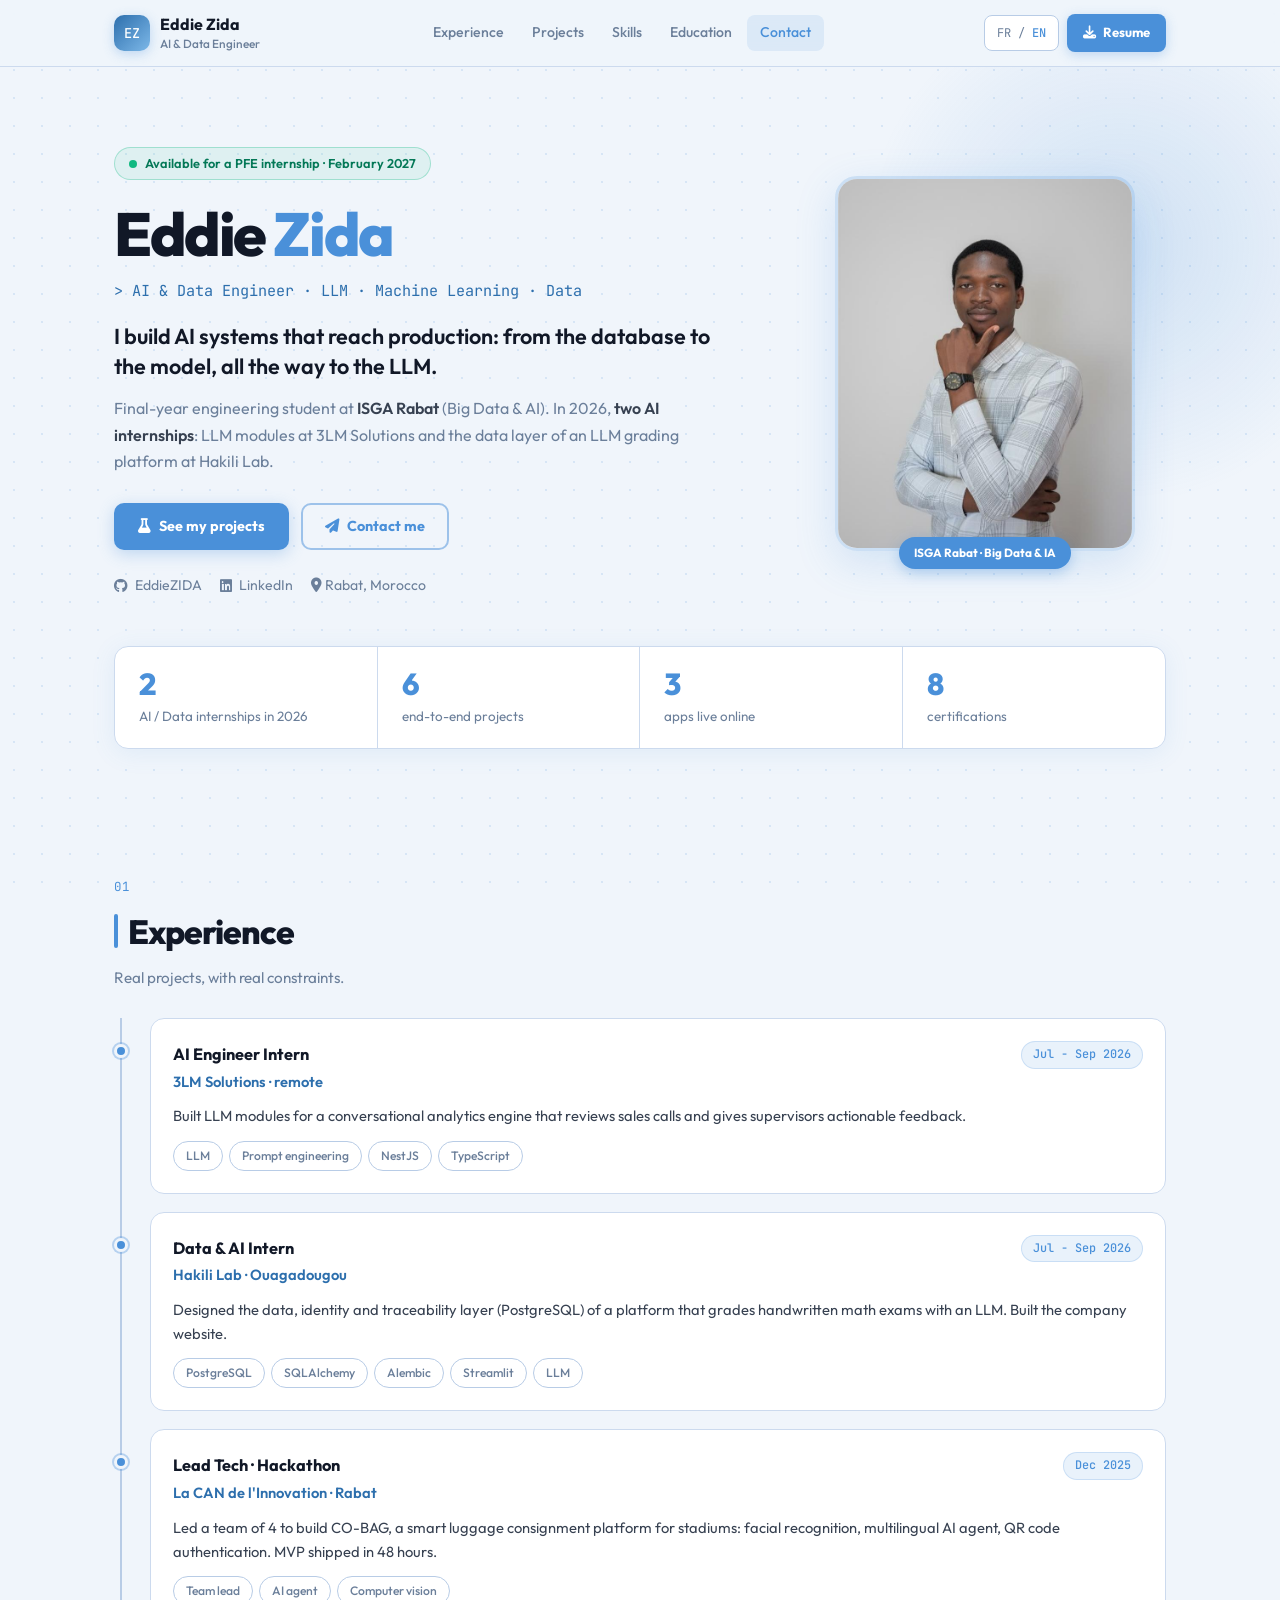
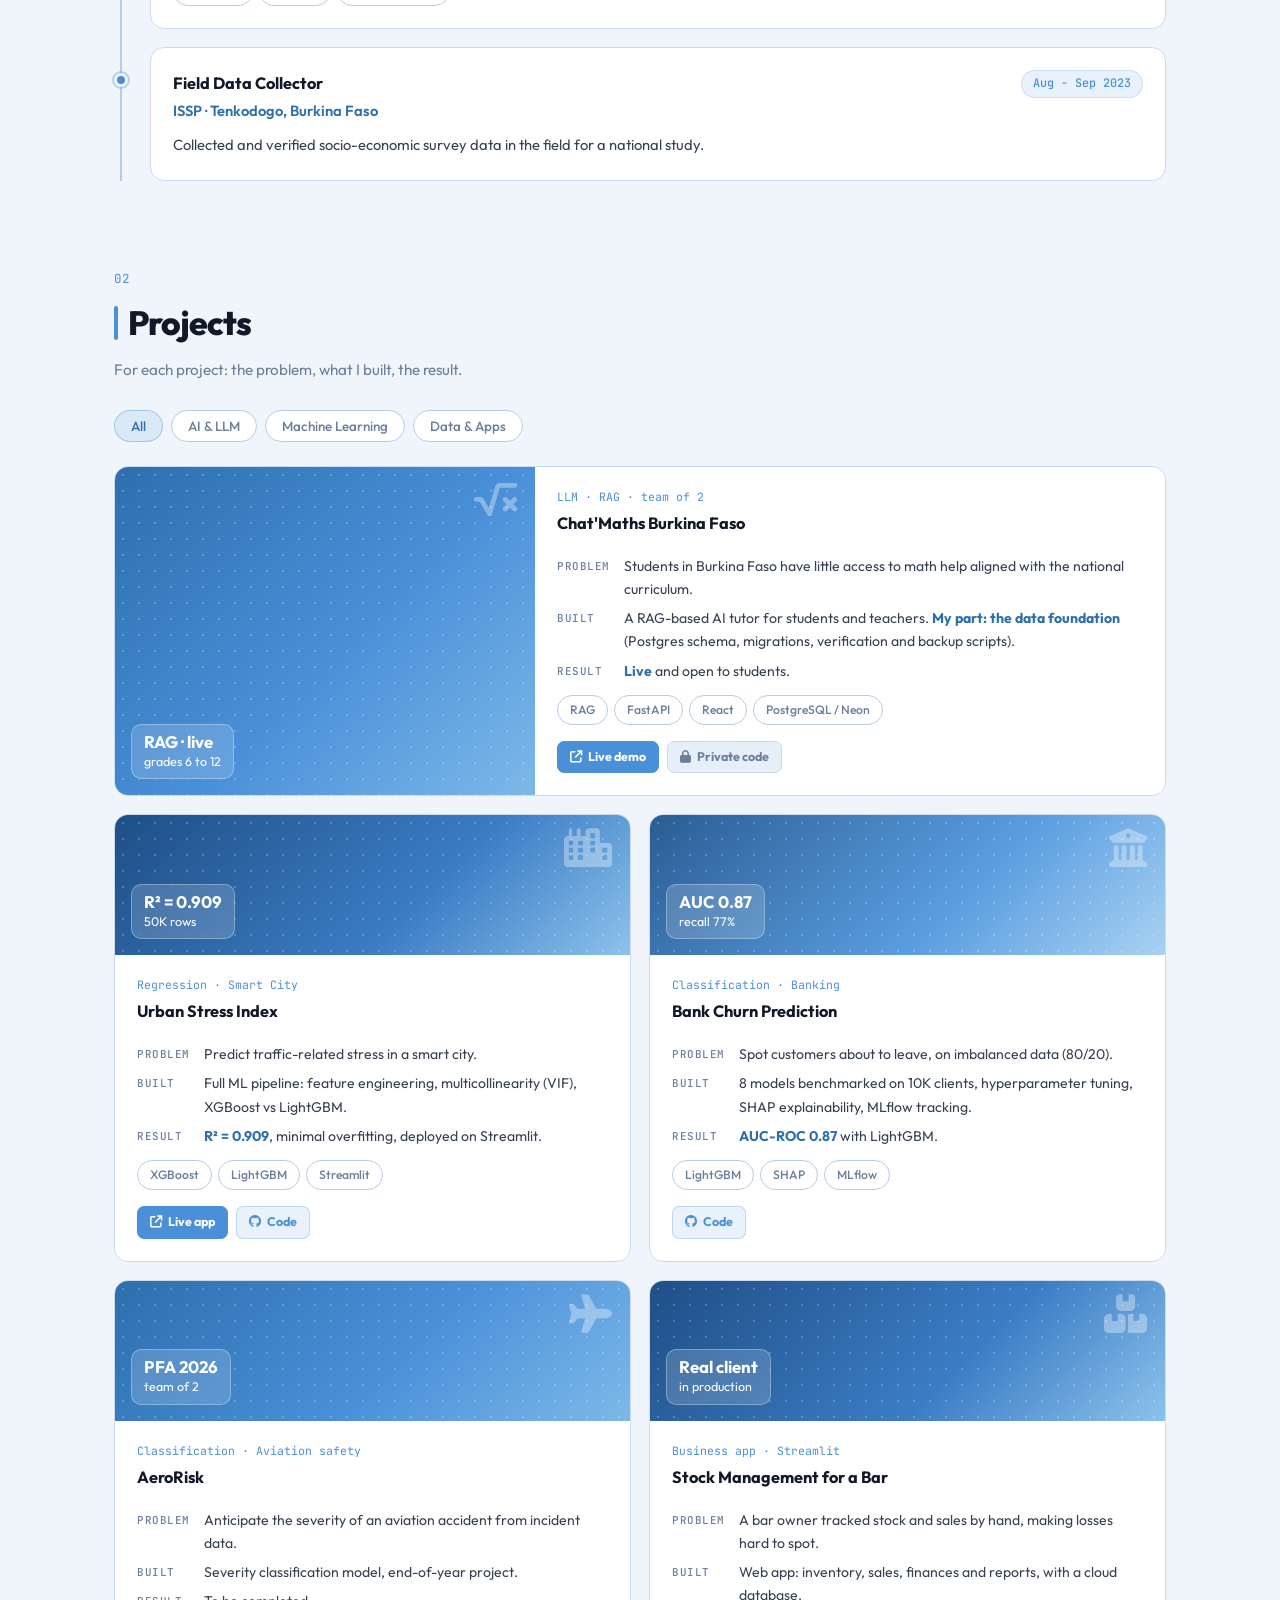
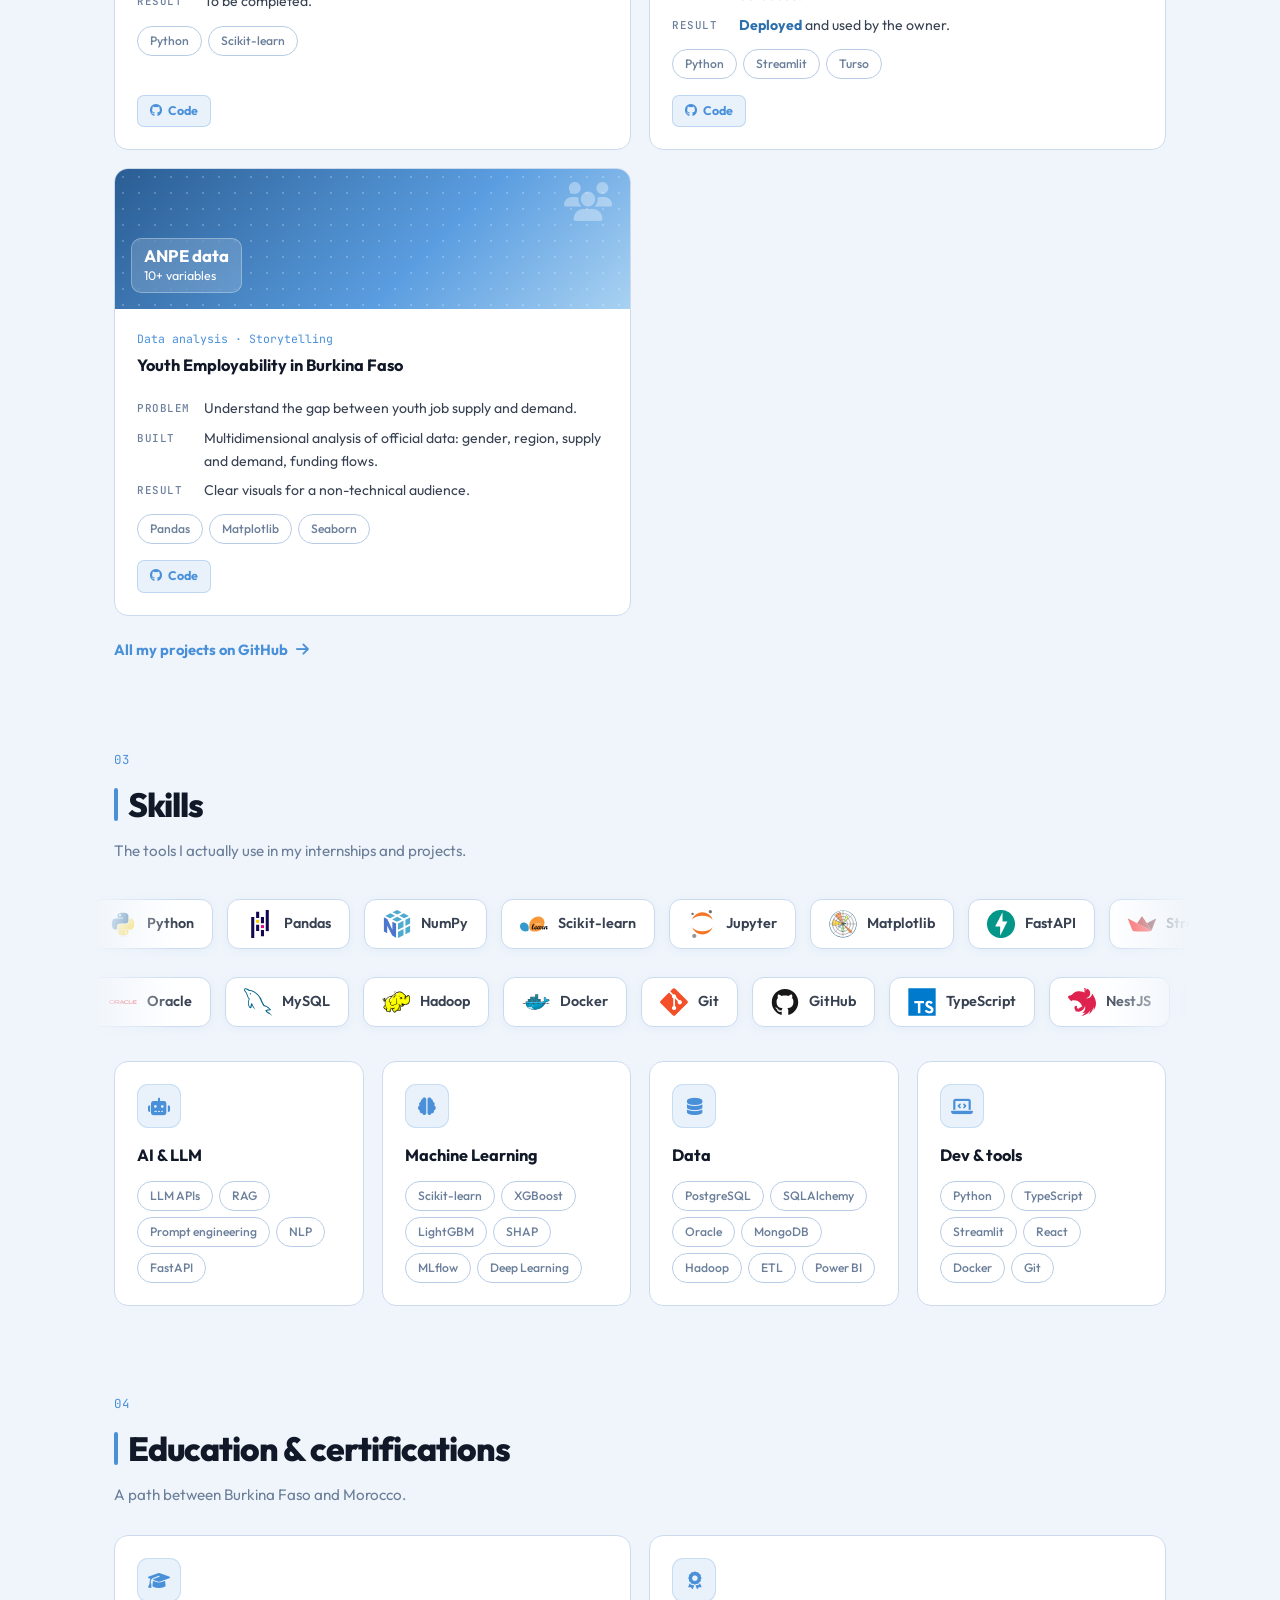
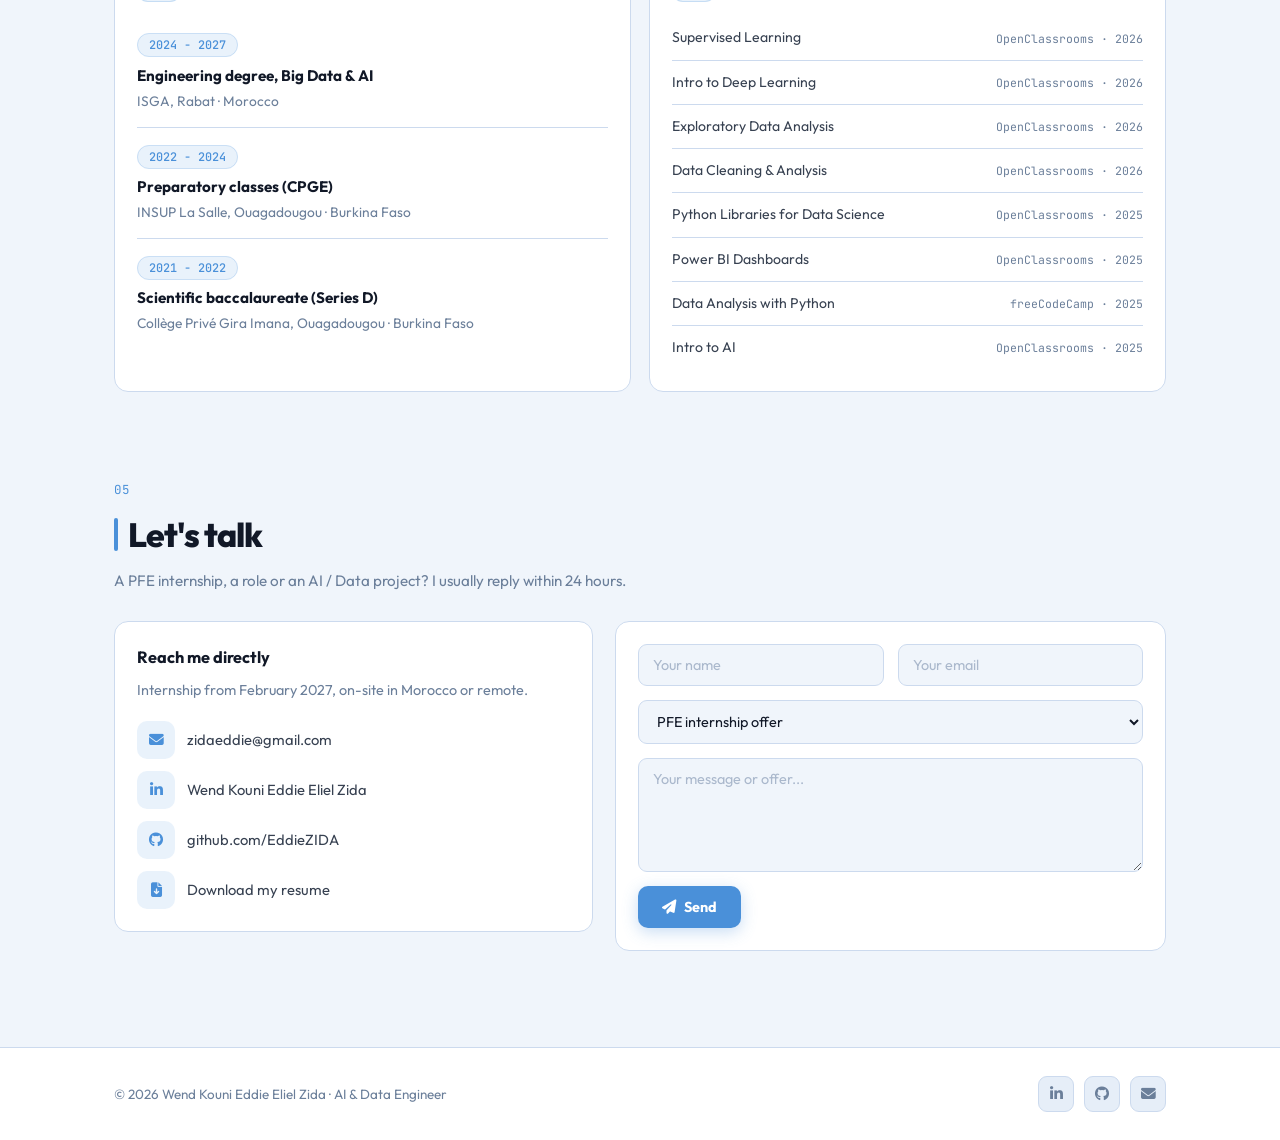
==== index.html @ 7804c293 "Nouveau portfolio one-page bilingue" ====
<!DOCTYPE html>
<html lang="fr" data-lang="fr">
<head>
  <meta charset="UTF-8">
  <meta name="viewport" content="width=device-width, initial-scale=1.0">
  <title>Eddie Zida · AI &amp; Data Engineer</title>
  <meta name="description" content="Eddie Zida, élève-ingénieur Big Data & IA à l'ISGA Rabat. Systèmes LLM, machine learning et plateformes de données. Disponible pour un stage PFE à partir de février 2027.">
  <meta name="author" content="Wend Kouni Eddie Eliel Zida">
  <!-- Aperçu lors d'un partage (LinkedIn, WhatsApp...) -->
  <meta property="og:type" content="website">
  <meta property="og:title" content="Eddie Zida · AI & Data Engineer">
  <meta property="og:description" content="Je construis des systèmes d'IA qui vont jusqu'en production, de la donnée au LLM. Disponible pour un PFE en février 2027.">
  <meta property="og:image" content="eddie1.jpg">
  <link rel="icon" href="data:image/svg+xml,%3Csvg xmlns='http://www.w3.org/2000/svg' viewBox='0 0 64 64'%3E%3Crect width='64' height='64' rx='14' fill='%234a90d9'/%3E%3Ctext x='50%25' y='56%25' dominant-baseline='middle' text-anchor='middle' font-family='monospace' font-size='26' fill='white'%3EEZ%3C/text%3E%3C/svg%3E">
  <link rel="stylesheet" href="style.css">
  <link rel="stylesheet" href="https://cdnjs.cloudflare.com/ajax/libs/font-awesome/6.5.0/css/all.min.css">
</head>
<body>

<!-- ================= HEADER ================= -->
<header class="site-header">
  <div class="container nav-wrap">
    <a href="#top" class="brand">
      <span class="logo">EZ</span>
      <span class="who"><b>Eddie Zida</b><small>AI &amp; Data Engineer</small></span>
    </a>
    <nav class="nav" id="nav">
      <a href="#experience"><span class="fr">Expérience</span><span class="en">Experience</span></a>
      <a href="#projects"><span class="fr">Projets</span><span class="en">Projects</span></a>
      <a href="#skills"><span class="fr">Compétences</span><span class="en">Skills</span></a>
      <a href="#education"><span class="fr">Formation</span><span class="en">Education</span></a>
      <a href="#contact">Contact</a>
    </nav>
    <div class="nav-actions">
      <button class="lang-btn" id="lang-btn" aria-label="Changer de langue / Switch language"><b>FR</b> / EN</button>
      <a href="cv.pdf" download class="cv-btn"><i class="fas fa-download"></i> <span class="fr">CV</span><span class="en">Resume</span></a>
      <button class="burger" id="burger" aria-label="Menu" aria-expanded="false"><i class="fas fa-bars"></i></button>
    </div>
  </div>
</header>

<main id="top">

<!-- ================= HERO ================= -->
<section class="hero">
  <div class="container">
    <div class="hero-container">
      <div class="hero-text">
        <div class="hero-eyebrow reveal">
          <span class="dot"></span>
          <span class="fr">Disponible pour un stage PFE · février 2027</span>
          <span class="en">Available for a PFE internship · February 2027</span>
        </div>
        <h1 class="reveal">Eddie <span class="highlight">Zida</span></h1>
        <div class="role reveal">&gt; AI &amp; Data Engineer · LLM · Machine Learning · Data</div>
        <p class="mission reveal">
          <span class="fr">Je construis des systèmes d'IA qui vont jusqu'en production : de la base de données au modèle, jusqu'au LLM.</span>
          <span class="en">I build AI systems that reach production: from the database to the model, all the way to the LLM.</span>
        </p>
        <p class="lead reveal">
          <span class="fr">Élève-ingénieur en dernière année à l'<strong>ISGA Rabat</strong> (Big Data &amp; IA). En 2026, <strong>deux stages en IA</strong> : modules LLM chez 3LM Solutions et socle de données d'une plateforme de correction par LLM chez Hakili Lab.</span>
          <span class="en">Final-year engineering student at <strong>ISGA Rabat</strong> (Big Data &amp; AI). In 2026, <strong>two AI internships</strong>: LLM modules at 3LM Solutions and the data layer of an LLM grading platform at Hakili Lab.</span>
        </p>
        <div class="hero-ctas reveal">
          <a class="cta" href="#projects"><i class="fas fa-flask"></i> <span class="fr">Voir mes projets</span><span class="en">See my projects</span></a>
          <a class="cta-outline" href="#contact"><i class="fas fa-paper-plane"></i> <span class="fr">Me contacter</span><span class="en">Contact me</span></a>
        </div>
        <div class="hero-links reveal">
          <a href="https://github.com/EddieZIDA" target="_blank" rel="noopener"><i class="fab fa-github"></i> EddieZIDA</a>
          <a href="https://www.linkedin.com/in/wend-kouni-eddie-eliel-zida-501815260/" target="_blank" rel="noopener"><i class="fab fa-linkedin"></i> LinkedIn</a>
          <span><i class="fas fa-location-dot"></i> <span class="fr">Rabat, Maroc</span><span class="en">Rabat, Morocco</span></span>
        </div>
      </div>
      <div class="hero-image reveal">
        <img src="eddie1.jpg" alt="Portrait d'Eddie Zida">
        <span class="hero-badge">ISGA Rabat · Big Data &amp; IA</span>
      </div>
    </div>

    <div class="stats reveal">
      <div class="stat"><b>2</b><span class="fr">stages IA / Data en 2026</span><span class="en">AI / Data internships in 2026</span></div>
      <div class="stat"><b>6</b><span class="fr">projets menés de bout en bout</span><span class="en">end-to-end projects</span></div>
      <div class="stat"><b>3</b><span class="fr">applications en ligne</span><span class="en">apps live online</span></div>
      <div class="stat"><b>8</b><span class="fr">certifications</span><span class="en">certifications</span></div>
    </div>
  </div>
</section>

<!-- ================= EXPERIENCE ================= -->
<section class="section container" id="experience">
  <div class="kicker reveal">01</div>
  <h2 class="section-title reveal"><span class="fr">Expérience</span><span class="en">Experience</span></h2>
  <p class="section-sub reveal">
    <span class="fr">Des projets réels, avec de vraies contraintes.</span>
    <span class="en">Real projects, with real constraints.</span>
  </p>

  <div class="timeline">
    <div class="timeline-item reveal">
      <div class="card">
        <div class="xp-head">
          <div>
            <h3><span class="fr">Stagiaire Ingénieur IA</span><span class="en">AI Engineer Intern</span></h3>
            <div class="org">3LM Solutions · <span class="fr">à distance</span><span class="en">remote</span></div>
          </div>
          <span class="date"><span class="fr">Juil. - Sept. 2026</span><span class="en">Jul - Sep 2026</span></span>
        </div>
        <p class="fr">Développement de modules LLM pour un moteur d'analyse conversationnelle qui évalue des appels commerciaux et produit un retour exploitable pour les superviseurs.</p>
        <p class="en">Built LLM modules for a conversational analytics engine that reviews sales calls and gives supervisors actionable feedback.</p>
        <div class="stack"><span class="pill">LLM</span><span class="pill">Prompt engineering</span><span class="pill">NestJS</span><span class="pill">TypeScript</span></div>
      </div>
    </div>

    <div class="timeline-item reveal">
      <div class="card">
        <div class="xp-head">
          <div>
            <h3><span class="fr">Stagiaire Data &amp; IA</span><span class="en">Data &amp; AI Intern</span></h3>
            <div class="org">Hakili Lab · Ouagadougou</div>
          </div>
          <span class="date"><span class="fr">Juil. - Sept. 2026</span><span class="en">Jul - Sep 2026</span></span>
        </div>
        <p class="fr">Conception du socle de données, d'identité et de traçabilité (PostgreSQL) d'une plateforme qui corrige des copies de maths manuscrites avec un LLM. Développement du site web de l'entreprise.</p>
        <p class="en">Designed the data, identity and traceability layer (PostgreSQL) of a platform that grades handwritten math exams with an LLM. Built the company website.</p>
        <div class="stack"><span class="pill">PostgreSQL</span><span class="pill">SQLAlchemy</span><span class="pill">Alembic</span><span class="pill">Streamlit</span><span class="pill">LLM</span></div>
      </div>
    </div>

    <div class="timeline-item reveal">
      <div class="card">
        <div class="xp-head">
          <div>
            <h3>Lead Tech · Hackathon</h3>
            <div class="org">La CAN de l'Innovation · Rabat</div>
          </div>
          <span class="date"><span class="fr">Déc. 2025</span><span class="en">Dec 2025</span></span>
        </div>
        <p class="fr">Pilotage technique d'une équipe de 4 sur CO-BAG, une plateforme de consigne de bagages pour les stades : reconnaissance faciale, agent IA multilingue, authentification par QR code. MVP livré en 48 h.</p>
        <p class="en">Led a team of 4 to build CO-BAG, a smart luggage consignment platform for stadiums: facial recognition, multilingual AI agent, QR code authentication. MVP shipped in 48 hours.</p>
        <div class="stack"><span class="pill">Team lead</span><span class="pill"><span class="fr">Agent IA</span><span class="en">AI agent</span></span><span class="pill">Computer vision</span></div>
      </div>
    </div>

    <div class="timeline-item reveal">
      <div class="card">
        <div class="xp-head">
          <div>
            <h3><span class="fr">Agent enquêteur</span><span class="en">Field Data Collector</span></h3>
            <div class="org">ISSP · Tenkodogo, Burkina Faso</div>
          </div>
          <span class="date"><span class="fr">Août - Sept. 2023</span><span class="en">Aug - Sep 2023</span></span>
        </div>
        <p class="fr">Collecte et vérification de données socio-économiques sur le terrain pour une enquête nationale.</p>
        <p class="en">Collected and verified socio-economic survey data in the field for a national study.</p>
      </div>
    </div>
  </div>
</section>

<!-- ================= PROJETS ================= -->
<section class="section container" id="projects">
  <div class="kicker reveal">02</div>
  <h2 class="section-title reveal"><span class="fr">Projets</span><span class="en">Projects</span></h2>
  <p class="section-sub reveal">
    <span class="fr">Pour chaque projet : le problème, ce que j'ai construit, le résultat.</span>
    <span class="en">For each project: the problem, what I built, the result.</span>
  </p>

  <div id="filters" class="reveal">
    <button class="pill active" data-filter="all"><span class="fr">Tous</span><span class="en">All</span></button>
    <button class="pill" data-filter="llm"><span class="fr">IA &amp; LLM</span><span class="en">AI &amp; LLM</span></button>
    <button class="pill" data-filter="ml">Machine Learning</button>
    <button class="pill" data-filter="data"><span class="fr">Data &amp; Applis</span><span class="en">Data &amp; Apps</span></button>
  </div>

  <div class="grid cols-2" id="grid">

    <!-- Projet phare -->
    <article class="card project featured" data-cat="llm">
      <div class="cover"><i class="fas fa-square-root-variable"></i>
        <div class="metric"><b><span class="fr">RAG · en ligne</span><span class="en">RAG · live</span></b><span class="fr">de la 6e à la Terminale</span><span class="en">grades 6 to 12</span></div>
      </div>
      <div class="project-body">
        <div class="project-type">LLM · RAG · <span class="fr">binôme</span><span class="en">team of 2</span></div>
        <h3>Chat'Maths Burkina Faso</h3>
        <dl class="case">
          <dt><span class="fr">Problème</span><span class="en">Problem</span></dt>
          <dd><span class="fr">Les élèves burkinabè ont peu accès à un soutien en maths aligné sur le programme officiel.</span><span class="en">Students in Burkina Faso have little access to math help aligned with the national curriculum.</span></dd>
          <dt><span class="fr">Solution</span><span class="en">Built</span></dt>
          <dd><span class="fr">Un tuteur IA par RAG pour élèves et enseignants. <b>Ma part : le socle de données</b> (schéma Postgres, migrations, scripts de vérification et de sauvegarde).</span><span class="en">A RAG-based AI tutor for students and teachers. <b>My part: the data foundation</b> (Postgres schema, migrations, verification and backup scripts).</span></dd>
          <dt><span class="fr">Résultat</span><span class="en">Result</span></dt>
          <dd><span class="fr"><b>En ligne</b> et accessible aux élèves.</span><span class="en"><b>Live</b> and open to students.</span></dd>
        </dl>
        <div class="stack"><span class="pill">RAG</span><span class="pill">FastAPI</span><span class="pill">React</span><span class="pill">PostgreSQL / Neon</span></div>
        <div class="links-row">
          <a class="badge solid" href="https://amira.hakililab.com/" target="_blank" rel="noopener"><i class="fas fa-arrow-up-right-from-square"></i> <span class="fr">Démo</span><span class="en">Live demo</span></a>
          <span class="badge off"><i class="fas fa-lock"></i> <span class="fr">Code privé</span><span class="en">Private code</span></span>
        </div>
      </div>
    </article>

    <article class="card project" data-cat="ml">
      <div class="cover alt"><i class="fas fa-city"></i><div class="metric"><b>R² = 0.909</b><span class="fr">50K lignes</span><span class="en">50K rows</span></div></div>
      <div class="project-body">
        <div class="project-type"><span class="fr">Régression · Smart City</span><span class="en">Regression · Smart City</span></div>
        <h3><span class="fr">Indice de stress urbain</span><span class="en">Urban Stress Index</span></h3>
        <dl class="case">
          <dt><span class="fr">Problème</span><span class="en">Problem</span></dt>
          <dd><span class="fr">Prédire le niveau de stress lié au trafic dans une ville intelligente.</span><span class="en">Predict traffic-related stress in a smart city.</span></dd>
          <dt><span class="fr">Solution</span><span class="en">Built</span></dt>
          <dd><span class="fr">Pipeline ML complet : feature engineering, multicolinéarité (VIF), XGBoost contre LightGBM.</span><span class="en">Full ML pipeline: feature engineering, multicollinearity (VIF), XGBoost vs LightGBM.</span></dd>
          <dt><span class="fr">Résultat</span><span class="en">Result</span></dt>
          <dd><span class="fr"><b>R² = 0.909</b>, peu de surapprentissage, déployé sur Streamlit.</span><span class="en"><b>R² = 0.909</b>, minimal overfitting, deployed on Streamlit.</span></dd>
        </dl>
        <div class="stack"><span class="pill">XGBoost</span><span class="pill">LightGBM</span><span class="pill">Streamlit</span></div>
        <div class="links-row">
          <a class="badge solid" href="https://smartcitytraffic-stressindex-prediction.streamlit.app" target="_blank" rel="noopener"><i class="fas fa-arrow-up-right-from-square"></i> <span class="fr">Démo</span><span class="en">Live app</span></a>
          <a class="badge" href="https://github.com/EddieZIDA/SmartCityTraffic-StressIndex-Prediction" target="_blank" rel="noopener"><i class="fab fa-github"></i> Code</a>
        </div>
      </div>
    </article>

    <article class="card project" data-cat="ml">
      <div class="cover alt2"><i class="fas fa-building-columns"></i><div class="metric"><b>AUC 0.87</b><span class="fr">rappel 77 %</span><span class="en">recall 77%</span></div></div>
      <div class="project-body">
        <div class="project-type"><span class="fr">Classification · Banque</span><span class="en">Classification · Banking</span></div>
        <h3><span class="fr">Prédiction du churn bancaire</span><span class="en">Bank Churn Prediction</span></h3>
        <dl class="case">
          <dt><span class="fr">Problème</span><span class="en">Problem</span></dt>
          <dd><span class="fr">Repérer les clients sur le départ, sur des données déséquilibrées (80/20).</span><span class="en">Spot customers about to leave, on imbalanced data (80/20).</span></dd>
          <dt><span class="fr">Solution</span><span class="en">Built</span></dt>
          <dd><span class="fr">8 modèles comparés sur 10K clients, réglage des hyperparamètres, explicabilité SHAP, suivi MLflow.</span><span class="en">8 models benchmarked on 10K clients, hyperparameter tuning, SHAP explainability, MLflow tracking.</span></dd>
          <dt><span class="fr">Résultat</span><span class="en">Result</span></dt>
          <dd><span class="fr"><b>AUC-ROC 0.87</b> avec LightGBM.</span><span class="en"><b>AUC-ROC 0.87</b> with LightGBM.</span></dd>
        </dl>
        <div class="stack"><span class="pill">LightGBM</span><span class="pill">SHAP</span><span class="pill">MLflow</span></div>
        <div class="links-row">
          <a class="badge" href="https://github.com/EddieZIDA/churn-prediction" target="_blank" rel="noopener"><i class="fab fa-github"></i> Code</a>
        </div>
      </div>
    </article>

    <article class="card project" data-cat="ml">
      <div class="cover"><i class="fas fa-plane"></i><div class="metric"><b>PFA 2026</b><span class="fr">binôme</span><span class="en">team of 2</span></div></div>
      <div class="project-body">
        <div class="project-type"><span class="fr">Classification · Sécurité aérienne</span><span class="en">Classification · Aviation safety</span></div>
        <h3>AeroRisk</h3>
        <dl class="case">
          <dt><span class="fr">Problème</span><span class="en">Problem</span></dt>
          <dd><span class="fr">Anticiper la gravité d'un accident aérien à partir des données d'incident.</span><span class="en">Anticipate the severity of an aviation accident from incident data.</span></dd>
          <dt><span class="fr">Solution</span><span class="en">Built</span></dt>
          <dd><span class="fr">Modèle de classification de la gravité, projet de fin d'année. <!-- TODO : préciser ta contribution --></span><span class="en">Severity classification model, end-of-year project. <!-- TODO: your contribution --></span></dd>
          <dt><span class="fr">Résultat</span><span class="en">Result</span></dt>
          <dd><!-- TODO : ajouter la métrique principale --><span class="fr">À compléter.</span><span class="en">To be completed.</span></dd>
        </dl>
        <div class="stack"><span class="pill">Python</span><span class="pill">Scikit-learn</span></div>
        <div class="links-row">
          <!-- TODO : vérifier l'URL du dépôt -->
          <a class="badge" href="https://github.com/EddieZIDA/aviation-risk-predictor" target="_blank" rel="noopener"><i class="fab fa-github"></i> Code</a>
        </div>
      </div>
    </article>

    <article class="card project" data-cat="data">
      <div class="cover alt"><i class="fas fa-boxes-stacked"></i><div class="metric"><b><span class="fr">Client réel</span><span class="en">Real client</span></b><span class="fr">en production</span><span class="en">in production</span></div></div>
      <div class="project-body">
        <div class="project-type"><span class="fr">Application métier · Streamlit</span><span class="en">Business app · Streamlit</span></div>
        <h3><span class="fr">Gestion de stock d'une buvette</span><span class="en">Stock Management for a Bar</span></h3>
        <dl class="case">
          <dt><span class="fr">Problème</span><span class="en">Problem</span></dt>
          <dd><span class="fr">Un gérant suivait son stock et ses ventes à la main, avec des pertes difficiles à repérer.</span><span class="en">A bar owner tracked stock and sales by hand, making losses hard to spot.</span></dd>
          <dt><span class="fr">Solution</span><span class="en">Built</span></dt>
          <dd><span class="fr">Application web : inventaire, ventes, finances et rapports, base de données dans le cloud.</span><span class="en">Web app: inventory, sales, finances and reports, with a cloud database.</span></dd>
          <dt><span class="fr">Résultat</span><span class="en">Result</span></dt>
          <dd><span class="fr"><b>Déployée</b> et utilisée par le gérant.</span><span class="en"><b>Deployed</b> and used by the owner.</span></dd>
        </dl>
        <div class="stack"><span class="pill">Python</span><span class="pill">Streamlit</span><span class="pill">Turso</span></div>
        <div class="links-row">
          <a class="badge" href="https://github.com/EddieZIDA/Gestion_Stock_App" target="_blank" rel="noopener"><i class="fab fa-github"></i> Code</a>
        </div>
      </div>
    </article>

    <article class="card project" data-cat="data">
      <div class="cover alt2"><i class="fas fa-users"></i><div class="metric"><b><span class="fr">Données ANPE</span><span class="en">ANPE data</span></b><span class="fr">10+ variables</span><span class="en">10+ variables</span></div></div>
      <div class="project-body">
        <div class="project-type"><span class="fr">Analyse de données · Storytelling</span><span class="en">Data analysis · Storytelling</span></div>
        <h3><span class="fr">Employabilité des jeunes au Burkina Faso</span><span class="en">Youth Employability in Burkina Faso</span></h3>
        <dl class="case">
          <dt><span class="fr">Problème</span><span class="en">Problem</span></dt>
          <dd><span class="fr">Comprendre l'écart entre l'offre et la demande d'emploi des jeunes.</span><span class="en">Understand the gap between youth job supply and demand.</span></dd>
          <dt><span class="fr">Solution</span><span class="en">Built</span></dt>
          <dd><span class="fr">Analyse multidimensionnelle des données officielles : genre, région, offre et demande, flux de financement.</span><span class="en">Multidimensional analysis of official data: gender, region, supply and demand, funding flows.</span></dd>
          <dt><span class="fr">Résultat</span><span class="en">Result</span></dt>
          <dd><span class="fr">Des visualisations claires pour un public non technique.</span><span class="en">Clear visuals for a non-technical audience.</span></dd>
        </dl>
        <div class="stack"><span class="pill">Pandas</span><span class="pill">Matplotlib</span><span class="pill">Seaborn</span></div>
        <div class="links-row">
          <!-- TODO : remplacer par le lien du dépôt -->
          <a class="badge" href="https://github.com/EddieZIDA" target="_blank" rel="noopener"><i class="fab fa-github"></i> Code</a>
        </div>
      </div>
    </article>

  </div>

  <a class="more-link reveal" href="https://github.com/EddieZIDA?tab=repositories" target="_blank" rel="noopener">
    <span class="fr">Tous mes projets sur GitHub</span><span class="en">All my projects on GitHub</span> <i class="fas fa-arrow-right"></i>
  </a>
</section>

<!-- ================= COMPETENCES ================= -->
<section class="section container" id="skills">
  <div class="kicker reveal">03</div>
  <h2 class="section-title reveal"><span class="fr">Compétences</span><span class="en">Skills</span></h2>
  <p class="section-sub reveal">
    <span class="fr">Les outils que j'utilise réellement dans mes stages et mes projets.</span>
    <span class="en">The tools I actually use in my internships and projects.</span>
  </p>

  <!-- Bandeau de logos qui défile (dupliqué en JS pour une boucle continue) -->
  <div class="tools-band reveal" aria-label="Outils">
  <div class="marquee">
    <div class="marquee-track">
      <div class="tool"><img src="icons/python.svg" alt="" width="28" height="28">Python</div>
      <div class="tool"><img src="icons/pandas.svg" alt="" width="28" height="28">Pandas</div>
      <div class="tool"><img src="icons/numpy.svg" alt="" width="28" height="28">NumPy</div>
      <div class="tool"><img src="icons/scikitlearn.svg" alt="" width="28" height="28">Scikit-learn</div>
      <div class="tool"><img src="icons/jupyter.svg" alt="" width="28" height="28">Jupyter</div>
      <div class="tool"><img src="icons/matplotlib.svg" alt="" width="28" height="28">Matplotlib</div>
      <div class="tool"><img src="icons/fastapi.svg" alt="" width="28" height="28">FastAPI</div>
      <div class="tool"><img src="icons/streamlit.svg" alt="" width="28" height="28">Streamlit</div>
      <div class="tool"><img src="icons/postgresql.svg" alt="" width="28" height="28">PostgreSQL</div>
      <div class="tool"><img src="icons/sqlalchemy.svg" alt="" width="28" height="28">SQLAlchemy</div>
      <div class="tool"><img src="icons/mongodb.svg" alt="" width="28" height="28">MongoDB</div>
    </div>
  </div>
  <div class="marquee reverse">
    <div class="marquee-track">
      <div class="tool"><img src="icons/oracle.svg" alt="" width="28" height="28">Oracle</div>
      <div class="tool"><img src="icons/mysql.svg" alt="" width="28" height="28">MySQL</div>
      <div class="tool"><img src="icons/hadoop.svg" alt="" width="28" height="28">Hadoop</div>
      <div class="tool"><img src="icons/docker.svg" alt="" width="28" height="28">Docker</div>
      <div class="tool"><img src="icons/git.svg" alt="" width="28" height="28">Git</div>
      <div class="tool"><img src="icons/github.svg" alt="" width="28" height="28">GitHub</div>
      <div class="tool"><img src="icons/typescript.svg" alt="" width="28" height="28">TypeScript</div>
      <div class="tool"><img src="icons/nestjs.svg" alt="" width="28" height="28">NestJS</div>
      <div class="tool"><img src="icons/react.svg" alt="" width="28" height="28">React</div>
      <div class="tool"><img src="icons/nodejs.svg" alt="" width="28" height="28">Node.js</div>
      <div class="tool"><img src="icons/angular.svg" alt="" width="28" height="28">Angular</div>
    </div>
  </div>
  </div>
  <div class="grid cols-4 reveal-stagger skill-cards">
    <div class="card">
      <div class="service-icon"><i class="fas fa-robot"></i></div>
      <h3><span class="fr">IA &amp; LLM</span><span class="en">AI &amp; LLM</span></h3>
      <div class="stack"><span class="pill">LLM APIs</span><span class="pill">RAG</span><span class="pill">Prompt engineering</span><span class="pill">NLP</span><span class="pill">FastAPI</span></div>
    </div>
    <div class="card">
      <div class="service-icon"><i class="fas fa-brain"></i></div>
      <h3>Machine Learning</h3>
      <div class="stack"><span class="pill">Scikit-learn</span><span class="pill">XGBoost</span><span class="pill">LightGBM</span><span class="pill">SHAP</span><span class="pill">MLflow</span><span class="pill">Deep Learning</span></div>
    </div>
    <div class="card">
      <div class="service-icon"><i class="fas fa-database"></i></div>
      <h3>Data</h3>
      <div class="stack"><span class="pill">PostgreSQL</span><span class="pill">SQLAlchemy</span><span class="pill">Oracle</span><span class="pill">MongoDB</span><span class="pill">Hadoop</span><span class="pill">ETL</span><span class="pill">Power BI</span></div>
    </div>
    <div class="card">
      <div class="service-icon"><i class="fas fa-laptop-code"></i></div>
      <h3><span class="fr">Dév &amp; outils</span><span class="en">Dev &amp; tools</span></h3>
      <div class="stack"><span class="pill">Python</span><span class="pill">TypeScript</span><span class="pill">Streamlit</span><span class="pill">React</span><span class="pill">Docker</span><span class="pill">Git</span></div>
    </div>
  </div>
</section>

<!-- ================= FORMATION & CERTIFICATIONS ================= -->
<section class="section container" id="education">
  <div class="kicker reveal">04</div>
  <h2 class="section-title reveal"><span class="fr">Formation &amp; certifications</span><span class="en">Education &amp; certifications</span></h2>
  <p class="section-sub reveal">
    <span class="fr">Un parcours entre le Burkina Faso et le Maroc.</span>
    <span class="en">A path between Burkina Faso and Morocco.</span>
  </p>
  <div class="grid cols-2 reveal-stagger">
    <div class="card">
      <div class="service-icon"><i class="fas fa-graduation-cap"></i></div>
      <div class="edu-item">
        <span class="date">2024 - 2027</span>
        <h4><span class="fr">Cycle ingénieur, Big Data &amp; IA</span><span class="en">Engineering degree, Big Data &amp; AI</span></h4>
        <p>ISGA, Rabat · <span class="fr">Maroc</span><span class="en">Morocco</span></p>
      </div>
      <div class="edu-item">
        <span class="date">2022 - 2024</span>
        <h4><span class="fr">Classes préparatoires (CPGE)</span><span class="en">Preparatory classes (CPGE)</span></h4>
        <p>INSUP La Salle, Ouagadougou · Burkina Faso</p>
      </div>
      <div class="edu-item">
        <span class="date">2021 - 2022</span>
        <h4><span class="fr">Baccalauréat scientifique, série D</span><span class="en">Scientific baccalaureate (Series D)</span></h4>
        <p>Collège Privé Gira Imana, Ouagadougou · Burkina Faso</p>
      </div>
    </div>
    <div class="card">
      <div class="service-icon"><i class="fas fa-award"></i></div>
      <div class="cert-list">
        <a href="https://openclassrooms.com/fr/course-certificates/5408370895" target="_blank" rel="noopener"><span><span class="fr">Maîtrisez l'apprentissage supervisé</span><span class="en">Supervised Learning</span></span><small>OpenClassrooms · 2026</small></a>
        <a href="https://openclassrooms.com/fr/course-certificates/4003156755" target="_blank" rel="noopener"><span><span class="fr">Initiez-vous au Deep Learning</span><span class="en">Intro to Deep Learning</span></span><small>OpenClassrooms · 2026</small></a>
        <a href="https://openclassrooms.com/fr/course-certificates/5169300142" target="_blank" rel="noopener"><span><span class="fr">Analyse exploratoire de données</span><span class="en">Exploratory Data Analysis</span></span><small>OpenClassrooms · 2026</small></a>
        <a href="https://openclassrooms.com/fr/course-certificates/8785802513" target="_blank" rel="noopener"><span><span class="fr">Nettoyez et analysez un jeu de données</span><span class="en">Data Cleaning &amp; Analysis</span></span><small>OpenClassrooms · 2026</small></a>
        <a href="https://openclassrooms.com/fr/course-certificates/9251178110" target="_blank" rel="noopener"><span><span class="fr">Librairies Python pour la data science</span><span class="en">Python Libraries for Data Science</span></span><small>OpenClassrooms · 2025</small></a>
        <a href="https://openclassrooms.com/fr/course-certificates/7987563919" target="_blank" rel="noopener"><span><span class="fr">Dashboards avec Power BI</span><span class="en">Power BI Dashboards</span></span><small>OpenClassrooms · 2025</small></a>
        <a href="https://freecodecamp.org/certification/fcc-1bad3e7e-1d62-4be8-be1d-2874f78650bf/data-analysis-with-python-v7" target="_blank" rel="noopener"><span>Data Analysis with Python</span><small>freeCodeCamp · 2025</small></a>
        <a href="https://openclassrooms.com/fr/course-certificates/2231239421" target="_blank" rel="noopener"><span><span class="fr">Objectif IA : initiation</span><span class="en">Intro to AI</span></span><small>OpenClassrooms · 2025</small></a>
      </div>
    </div>
  </div>
</section>

<!-- ================= CONTACT ================= -->
<section class="section container" id="contact">
  <div class="kicker reveal">05</div>
  <h2 class="section-title reveal"><span class="fr">Parlons-en</span><span class="en">Let's talk</span></h2>
  <p class="section-sub reveal">
    <span class="fr">Un stage PFE, un poste ou un projet en IA / Data ? Je réponds en général sous 24 h.</span>
    <span class="en">A PFE internship, a role or an AI / Data project? I usually reply within 24 hours.</span>
  </p>
  <div class="contact-wrap reveal">
    <div class="card">
      <h3><span class="fr">Me joindre directement</span><span class="en">Reach me directly</span></h3>
      <p class="muted" style="font-size:.9rem">
        <span class="fr">Stage à partir de février 2027, en présentiel au Maroc ou à distance.</span>
        <span class="en">Internship from February 2027, on-site in Morocco or remote.</span>
      </p>
      <div class="contact-links">
        <a href="mailto:zidaeddie@gmail.com"><i class="fas fa-envelope"></i> zidaeddie@gmail.com</a>
        <a href="https://www.linkedin.com/in/wend-kouni-eddie-eliel-zida-501815260/" target="_blank" rel="noopener"><i class="fab fa-linkedin-in"></i> Wend Kouni Eddie Eliel Zida</a>
        <a href="https://github.com/EddieZIDA" target="_blank" rel="noopener"><i class="fab fa-github"></i> github.com/EddieZIDA</a>
        <a href="cv.pdf" download><i class="fas fa-file-arrow-down"></i> <span class="fr">Télécharger mon CV</span><span class="en">Download my resume</span></a>
      </div>
    </div>
    <div class="card">
      <!-- Formulaire Formspree : crée un formulaire gratuit sur formspree.io et remplace VOTRE_ID -->
      <form class="form-grid" id="contact-form" action="https://formspree.io/f/VOTRE_ID" method="POST">
        <input name="name" required data-ph-fr="Votre nom" data-ph-en="Your name">
        <input name="email" type="email" required data-ph-fr="Votre email" data-ph-en="Your email">
        <select name="subject" class="full">
          <option class="fr" value="Stage PFE">Offre de stage PFE</option>
          <option class="en" value="PFE internship">PFE internship offer</option>
          <option class="fr" value="Emploi">Offre d'emploi</option>
          <option class="en" value="Job">Job opportunity</option>
          <option class="fr" value="Projet">Projet freelance</option>
          <option class="en" value="Project">Freelance project</option>
          <option value="Autre / Other">Autre / Other</option>
        </select>
        <textarea name="message" rows="5" class="full" required data-ph-fr="Votre message ou votre offre..." data-ph-en="Your message or offer..."></textarea>
        <div class="full" style="display:flex;align-items:center;gap:14px;flex-wrap:wrap">
          <button class="cta" type="submit"><i class="fas fa-paper-plane"></i> <span class="fr">Envoyer</span><span class="en">Send</span></button>
          <span class="form-status" id="form-status"></span>
        </div>
      </form>
    </div>
  </div>
</section>

</main>

<footer class="site-footer">
  <div class="container">
    <p>© <span id="year"></span> Wend Kouni Eddie Eliel Zida · AI &amp; Data Engineer</p>
    <div class="socials">
      <a href="https://www.linkedin.com/in/wend-kouni-eddie-eliel-zida-501815260/" target="_blank" rel="noopener" aria-label="LinkedIn"><i class="fab fa-linkedin-in"></i></a>
      <a href="https://github.com/EddieZIDA" target="_blank" rel="noopener" aria-label="GitHub"><i class="fab fa-github"></i></a>
      <a href="mailto:zidaeddie@gmail.com" aria-label="Email"><i class="fas fa-envelope"></i></a>
    </div>
  </div>
</footer>

<!-- Bouton retour en haut (apparaît après un peu de défilement) -->
<button class="to-top" id="to-top" aria-label="Revenir en haut / Back to top">
  <svg viewBox="0 0 24 24" width="20" height="20" fill="none" stroke="currentColor" stroke-width="2.5" stroke-linecap="round" stroke-linejoin="round" aria-hidden="true"><path d="M12 19V5M5 12l7-7 7 7"/></svg>
</button>

<script src="script.js"></script>
</body>
</html>
---- style.css ----
@import url('https://fonts.googleapis.com/css2?family=Outfit:wght@300;400;500;600;700;800&family=JetBrains+Mono:wght@400;500&display=swap');

/* =========================================================
   TOKENS (palette d'origine conservée)
   ========================================================= */
:root {
  --bg:        #f0f5fb;
  --bg2:       #e6eef8;
  --surface:   #ffffff;
  --card:      #ffffff;
  --border:    #ccdaee;
  --border2:   #b8cce6;
  --blue:      #4a90d9;
  --blue-dark: #2d6fad;
  --blue-light:#7db8e8;
  --blue-glow: rgba(74,144,217,.12);
  --ink:       #111827;
  --ink2:      #374151;
  --muted:     #6b7f9a;
  --ok:        #10b981;
  --radius:    14px;
  --shadow:    0 4px 24px rgba(74,144,217,.10);
  --shadow-lg: 0 12px 40px rgba(74,144,217,.18);
}

*, *::before, *::after { box-sizing: border-box; margin: 0; padding: 0; }
html { scroll-behavior: smooth; scroll-padding-top: 84px; }

body {
  font-family: 'Outfit', sans-serif;
  background: var(--bg);
  color: var(--ink);
  line-height: 1.65;
  min-height: 100vh;
}
body::before {
  content: '';
  position: fixed; inset: 0;
  background-image: radial-gradient(circle, rgba(74,144,217,.15) 1px, transparent 1px);
  background-size: 28px 28px;
  pointer-events: none;
  z-index: 0;
}
a { color: inherit; }
img { max-width: 100%; display: block; }

.container { max-width: 1100px; margin: 0 auto; padding: 0 24px; position: relative; z-index: 1; }
.mono { font-family: 'JetBrains Mono', monospace; }
.muted { color: var(--muted); }

/* Bilingue : chaque texte existe en FR et en EN, on masque l'autre langue */
:root[data-lang="fr"] .en,
:root[data-lang="en"] .fr { display: none !important; }

/* =========================================================
   HEADER
   ========================================================= */
.site-header {
  position: sticky; top: 0; z-index: 100;
  background: rgba(240,245,251,.88);
  backdrop-filter: saturate(160%) blur(14px);
  border-bottom: 1px solid var(--border);
}
.nav-wrap { display: flex; align-items: center; justify-content: space-between; height: 66px; gap: 16px; }
.brand {
  display: flex; align-items: center; gap: 10px;
  text-decoration: none; color: var(--ink); flex-shrink: 0;
}
.brand .logo {
  width: 36px; height: 36px; border-radius: 10px;
  background: linear-gradient(135deg, var(--blue-dark), var(--blue-light));
  color: #fff; display: grid; place-items: center;
  font-family: 'JetBrains Mono', monospace; font-weight: 500; font-size: .85rem;
  box-shadow: 0 3px 12px rgba(74,144,217,.3);
}
.brand .who { line-height: 1.15; }
.brand .who b { display: block; font-size: 1rem; font-weight: 700; }
.brand .who small { font-size: .74rem; color: var(--muted); font-weight: 500; }

.nav { display: flex; align-items: center; gap: 2px; }
.nav a {
  color: var(--muted); text-decoration: none; font-weight: 500; font-size: .88rem;
  padding: 6px 13px; border-radius: 8px; transition: all .2s;
}
.nav a:hover, .nav a.active { color: var(--blue); background: var(--blue-glow); }

.nav-actions { display: flex; align-items: center; gap: 8px; flex-shrink: 0; }
.lang-btn {
  height: 36px; padding: 0 12px; border-radius: 8px;
  border: 1px solid var(--border2); background: var(--surface); cursor: pointer;
  font-family: 'JetBrains Mono', monospace; font-size: .75rem; color: var(--muted);
  transition: all .2s;
}
.lang-btn b { color: var(--blue); font-weight: 500; }
.lang-btn:hover { border-color: var(--blue); }
.burger {
  display: none; width: 38px; height: 36px; border-radius: 8px;
  border: 1px solid var(--border2); background: var(--surface); color: var(--ink2);
  cursor: pointer; font-size: 1rem;
}
.cv-btn {
  display: inline-flex; align-items: center; gap: 7px;
  background: var(--blue); color: #fff;
  padding: 8px 16px; border-radius: 8px;
  text-decoration: none; font-weight: 700; font-size: .82rem;
  transition: all .25s; white-space: nowrap;
  box-shadow: 0 3px 12px rgba(74,144,217,.3);
}
.cv-btn:hover { background: var(--blue-dark); transform: translateY(-2px); box-shadow: 0 6px 20px rgba(74,144,217,.4); }

/* =========================================================
   HERO
   ========================================================= */
.hero { padding: 80px 0 40px; position: relative; overflow: hidden; }
.hero::after {
  content: '';
  position: absolute; top: -80px; right: -100px;
  width: 520px; height: 520px;
  background: radial-gradient(circle, rgba(74,144,217,.20) 0%, transparent 70%);
  pointer-events: none; z-index: 0;
}
.hero-container {
  display: grid; grid-template-columns: minmax(0,1.4fr) minmax(0,.8fr);
  align-items: center; gap: 56px; position: relative; z-index: 1;
}
.hero-eyebrow {
  display: inline-flex; align-items: center; gap: 8px;
  background: rgba(16,185,129,.08); border: 1px solid rgba(16,185,129,.3);
  color: #047857; padding: 5px 14px; border-radius: 999px;
  font-size: .8rem; font-weight: 600; margin-bottom: 22px;
}
.hero-eyebrow .dot {
  width: 8px; height: 8px; border-radius: 50%; background: var(--ok);
  animation: pulse 2s infinite;
}
@keyframes pulse {
  0%,100% { box-shadow: 0 0 0 0 rgba(16,185,129,.45); }
  50%     { box-shadow: 0 0 0 6px rgba(16,185,129,0); }
}
.hero h1 {
  font-size: clamp(2.5rem, 5.4vw, 3.8rem);
  font-weight: 800; line-height: 1.05; letter-spacing: -.04em; color: var(--ink);
}
.hero h1 .highlight { color: var(--blue); }
.hero .role {
  font-family: 'JetBrains Mono', monospace; font-size: .95rem;
  color: var(--blue-dark); margin: 12px 0 18px;
}
.hero .mission {
  font-size: clamp(1.15rem, 2vw, 1.35rem); font-weight: 600; line-height: 1.4;
  color: var(--ink); max-width: 600px; margin-bottom: 14px;
}
.lead { color: var(--muted); font-size: 1rem; max-width: 580px; margin-bottom: 28px; }
.lead strong { color: var(--ink2); font-weight: 600; }
.hero-ctas { display: flex; gap: 12px; flex-wrap: wrap; margin-bottom: 24px; }
.hero-links { display: flex; gap: 18px; flex-wrap: wrap; font-size: .88rem; color: var(--muted); }
.hero-links a { text-decoration: none; display: inline-flex; align-items: center; gap: 7px; transition: color .2s; }
.hero-links a:hover { color: var(--blue); }

.hero-image { position: relative; justify-self: center; padding-bottom: 18px; }
.hero-image img {
  width: 300px; aspect-ratio: 4 / 5; object-fit: cover; object-position: center 20%;
  border-radius: 22px; box-shadow: var(--shadow-lg);
  border: 3px solid rgba(74,144,217,.22);
  transition: transform .4s ease;
}
.hero-image img:hover { transform: translateY(-6px); }
.hero-badge {
  position: absolute; bottom: 0; left: 50%; transform: translateX(-50%);
  background: var(--blue); color: #fff;
  font-size: .74rem; font-weight: 700; padding: 6px 15px;
  border-radius: 999px; white-space: nowrap;
  box-shadow: 0 4px 14px rgba(74,144,217,.4);
}

/* Chiffres clés */
.stats {
  display: grid; grid-template-columns: repeat(4, 1fr);
  background: var(--card); border: 1px solid var(--border);
  border-radius: var(--radius); box-shadow: var(--shadow); margin-top: 48px;
}
.stat { padding: 20px 24px; border-right: 1px solid var(--border); }
.stat:last-child { border-right: 0; }
.stat b { display: block; font-size: 1.9rem; font-weight: 800; color: var(--blue); letter-spacing: -.03em; line-height: 1.15; }
.stat span { font-size: .84rem; color: var(--muted); }

/* =========================================================
   BOUTONS
   ========================================================= */
.cta {
  display: inline-flex; align-items: center; gap: 8px;
  background: var(--blue); color: #fff; padding: 12px 24px;
  border-radius: 10px; text-decoration: none; font-weight: 700;
  font-size: .9rem; transition: all .25s;
  box-shadow: 0 4px 16px rgba(74,144,217,.3);
  border: none; cursor: pointer; font-family: 'Outfit', sans-serif;
}
.cta:hover { background: var(--blue-dark); transform: translateY(-2px); box-shadow: 0 8px 24px rgba(74,144,217,.4); }
.cta-outline {
  display: inline-flex; align-items: center; gap: 8px;
  background: transparent; color: var(--blue); padding: 10px 22px;
  border-radius: 10px; text-decoration: none; font-weight: 700;
  font-size: .9rem; border: 2px solid rgba(74,144,217,.5); transition: all .25s;
  cursor: pointer; font-family: 'Outfit', sans-serif;
}
.cta-outline:hover { background: var(--blue-glow); border-color: var(--blue); transform: translateY(-2px); }

/* =========================================================
   SECTIONS
   ========================================================= */
.section { padding-top: 88px; }
.kicker {
  font-family: 'JetBrains Mono', monospace; font-size: .78rem;
  color: var(--blue); letter-spacing: .06em; margin-bottom: 6px;
}
h2.section-title {
  font-size: clamp(1.6rem, 3vw, 2.1rem); font-weight: 800;
  letter-spacing: -.03em; color: var(--ink);
  margin-bottom: 6px;
  display: flex; align-items: center; gap: 10px;
}
h2.section-title::before {
  content: ''; display: inline-block;
  width: 4px; height: 1em; background: var(--blue); border-radius: 3px; flex-shrink: 0;
}
.section-sub { color: var(--muted); font-size: .95rem; margin-bottom: 28px; max-width: 640px; }

/* =========================================================
   CARTES, PILLS, BADGES
   ========================================================= */
.grid { display: grid; gap: 18px; }
.grid.cols-2 { grid-template-columns: repeat(2, minmax(0,1fr)); }
.grid.cols-4 { grid-template-columns: repeat(4, minmax(0,1fr)); }

.card {
  background: var(--card); border: 1px solid var(--border);
  border-radius: var(--radius); padding: 22px;
  transition: transform .25s, box-shadow .25s, border-color .25s;
  position: relative; overflow: hidden;
}
.card::before {
  content: ''; position: absolute; top: 0; left: 0;
  width: 100%; height: 3px;
  background: linear-gradient(90deg, var(--blue), var(--blue-light));
  opacity: 0; transition: opacity .25s; z-index: 2;
}
.card:hover { transform: translateY(-5px); box-shadow: var(--shadow-lg); border-color: rgba(74,144,217,.3); }
.card:hover::before { opacity: 1; }
.card h3 { font-size: 1.02rem; font-weight: 700; color: var(--ink); margin-bottom: 8px; }

.service-icon {
  width: 44px; height: 44px; border-radius: 11px;
  background: var(--blue-glow); border: 1px solid rgba(74,144,217,.22);
  display: flex; align-items: center; justify-content: center;
  font-size: 1.1rem; color: var(--blue); margin-bottom: 14px;
}

.pill {
  display: inline-block; padding: 4px 12px;
  border: 1px solid var(--border2); border-radius: 999px;
  font-size: .76rem; color: var(--muted); background: var(--surface);
  font-weight: 500; font-family: 'Outfit', sans-serif;
}
button.pill { cursor: pointer; font-size: .84rem; padding: 7px 16px; transition: all .2s; }
button.pill:hover, button.pill.active { background: var(--blue-glow); border-color: rgba(74,144,217,.4); color: var(--blue-dark); }
.stack { display: flex; flex-wrap: wrap; gap: 6px; margin-top: 12px; }

.badge {
  display: inline-flex; align-items: center; gap: 6px;
  font-weight: 700; font-size: .78rem; color: var(--blue);
  background: var(--blue-glow); border: 1px solid rgba(74,144,217,.28);
  padding: 5px 12px; border-radius: 7px; text-decoration: none;
  transition: all .2s;
}
a.badge:hover { background: var(--blue); color: #fff; }
.badge.solid { background: var(--blue); color: #fff; border-color: var(--blue); }
a.badge.solid:hover { background: var(--blue-dark); }
.badge.off { color: var(--muted); background: var(--bg2); border-color: var(--border); }
.links-row { display: flex; gap: 8px; flex-wrap: wrap; margin-top: 16px; }

/* =========================================================
   EXPERIENCE (timeline)
   ========================================================= */
.timeline { border-left: 2px solid var(--border2); margin-left: 6px; padding-left: 28px; display: grid; gap: 18px; }
.timeline-item { position: relative; }
.timeline-item::before {
  content: ''; position: absolute; left: -36px; top: 26px;
  width: 14px; height: 14px; border-radius: 50%;
  background: var(--blue); border: 3px solid var(--bg);
  box-shadow: 0 0 0 2px rgba(74,144,217,.35);
}
.xp-head { display: flex; justify-content: space-between; gap: 12px; flex-wrap: wrap; align-items: flex-start; }
.xp-head h3 { margin-bottom: 2px; }
.xp-head .org { color: var(--blue-dark); font-weight: 600; font-size: .92rem; }
.date {
  font-family: 'JetBrains Mono', monospace;
  font-size: .74rem; font-weight: 500; color: var(--blue);
  background: var(--blue-glow); border: 1px solid rgba(74,144,217,.2);
  padding: 3px 11px; border-radius: 999px; white-space: nowrap;
}
.timeline-item p { color: var(--ink2); font-size: .92rem; margin-top: 10px; }

/* =========================================================
   PROJETS (format étude de cas)
   ========================================================= */
#filters { display: flex; gap: 8px; flex-wrap: wrap; margin-bottom: 24px; }
.project { padding: 0; display: flex; flex-direction: column; }
.project.featured { grid-column: 1 / -1; flex-direction: row; }
.project.featured .cover { flex: 0 0 40%; height: auto; min-height: 240px; }
.project.hidden { display: none; }
.cover {
  height: 140px; position: relative; overflow: hidden;
  display: flex; align-items: flex-end; padding: 16px;
  background: linear-gradient(135deg, var(--blue-dark), var(--blue) 55%, var(--blue-light));
}
.cover.alt  { background: linear-gradient(135deg, #1f4f86, #3b7cc4 60%, #8cc2ec); }
.cover.alt2 { background: linear-gradient(135deg, #2a5d93, #5a9de0 60%, #a9d2f2); }
.cover::after {
  content: ''; position: absolute; inset: 0;
  background-image: radial-gradient(rgba(255,255,255,.22) 1px, transparent 1px);
  background-size: 16px 16px;
}
.cover > i { position: absolute; right: 18px; top: 14px; font-size: 2.4rem; color: rgba(255,255,255,.35); }
.cover .metric {
  position: relative; z-index: 1; color: #fff;
  background: rgba(255,255,255,.16); border: 1px solid rgba(255,255,255,.3);
  backdrop-filter: blur(6px); padding: 6px 12px; border-radius: 10px; font-size: .78rem;
}
.cover .metric b { display: block; font-size: 1.05rem; line-height: 1.25; }
.project-body { padding: 20px 22px 22px; display: flex; flex-direction: column; flex: 1; }
.project-type { font-family: 'JetBrains Mono', monospace; font-size: .72rem; color: var(--blue); margin-bottom: 4px; }
.case { display: grid; grid-template-columns: auto minmax(0,1fr); gap: 6px 14px; margin-top: 10px; font-size: .88rem; }
.case dt {
  font-family: 'JetBrains Mono', monospace; font-size: .68rem; font-weight: 500;
  text-transform: uppercase; letter-spacing: .05em; color: var(--muted); padding-top: 3px;
}
.case dd { color: var(--ink2); }
.case dd b { color: var(--blue-dark); font-weight: 700; }
.project .links-row { margin-top: auto; padding-top: 16px; }
.more-link {
  display: inline-flex; align-items: center; gap: 8px; margin-top: 22px;
  color: var(--blue); font-weight: 700; text-decoration: none; font-size: .92rem;
}
.more-link i { transition: transform .2s; }
.more-link:hover i { transform: translateX(4px); }

/* =========================================================
   FORMATION & CERTIFICATIONS
   ========================================================= */
.edu-item { padding: 14px 0; border-bottom: 1px solid var(--border); }
.edu-item:last-child { border-bottom: 0; padding-bottom: 0; }
.edu-item:first-of-type { padding-top: 4px; }
.edu-item h4 { font-size: .95rem; font-weight: 700; margin: 6px 0 2px; }
.edu-item p { font-size: .86rem; color: var(--muted); }
.cert-list { display: grid; gap: 0; }
.cert-list a {
  display: flex; justify-content: space-between; align-items: center; gap: 12px;
  padding: 10px 0; border-bottom: 1px solid var(--border);
  text-decoration: none; font-size: .88rem; color: var(--ink2); transition: color .2s;
}
.cert-list a:last-child { border-bottom: 0; }
.cert-list a:hover { color: var(--blue); }
.cert-list small { font-family: 'JetBrains Mono', monospace; font-size: .72rem; color: var(--muted); white-space: nowrap; }

/* =========================================================
   CONTACT
   ========================================================= */
.contact-wrap { display: grid; grid-template-columns: minmax(0,1fr) minmax(0,1.15fr); gap: 22px; align-items: start; }
.contact-links { display: grid; gap: 12px; margin-top: 18px; }
.contact-links a { display: flex; align-items: center; gap: 12px; text-decoration: none; font-size: .92rem; color: var(--ink2); overflow-wrap: anywhere; }
.contact-links a:hover { color: var(--blue); }
.contact-links i {
  width: 38px; height: 38px; border-radius: 10px; flex-shrink: 0;
  background: var(--blue-glow); color: var(--blue);
  display: grid; place-items: center;
}
.form-grid { display: grid; grid-template-columns: 1fr 1fr; gap: 14px; }
.form-grid input, .form-grid textarea, .form-grid select {
  background: var(--bg); border: 1px solid var(--border);
  color: var(--ink); padding: 11px 14px; border-radius: 9px;
  font-family: 'Outfit', sans-serif; font-size: .9rem;
  outline: none; transition: border-color .2s, box-shadow .2s; width: 100%;
}
.form-grid input:focus, .form-grid textarea:focus, .form-grid select:focus {
  border-color: var(--blue); box-shadow: 0 0 0 3px rgba(74,144,217,.12);
}
.form-grid .full { grid-column: 1 / -1; }
.form-grid textarea { resize: vertical; }
.form-grid input::placeholder, .form-grid textarea::placeholder { color: #aab8cc; }
.form-status { font-size: .86rem; color: var(--ok); font-weight: 600; }
.form-status.error { color: #dc2626; }

/* =========================================================
   FOOTER
   ========================================================= */
.site-footer {
  border-top: 1px solid var(--border); margin-top: 96px;
  padding: 28px 0; background: var(--surface); position: relative; z-index: 1;
}
.site-footer .container { display: flex; align-items: center; justify-content: space-between; gap: 16px; flex-wrap: wrap; }
.site-footer p { color: var(--muted); font-size: .84rem; }
.socials { display: flex; gap: 10px; }
.socials a {
  display: flex; align-items: center; justify-content: center;
  width: 36px; height: 36px; border-radius: 9px;
  background: var(--bg2); border: 1px solid var(--border);
  color: var(--muted); font-size: .92rem; text-decoration: none; transition: all .2s;
}
.socials a:hover { background: var(--blue); color: #fff; border-color: var(--blue); transform: translateY(-2px); box-shadow: 0 4px 12px rgba(74,144,217,.3); }

/* =========================================================
   ANIMATIONS D'APPARITION
   ========================================================= */
.reveal { opacity: 0; transform: translateY(22px); transition: opacity .6s ease, transform .6s ease; }
.reveal.show { opacity: 1; transform: none; }
.reveal-stagger > * { opacity: 0; transform: translateY(18px); transition: opacity .5s ease, transform .5s ease; }
.reveal-stagger.show > * { opacity: 1; transform: none; }
.reveal-stagger.show > *:nth-child(2) { transition-delay: .08s; }
.reveal-stagger.show > *:nth-child(3) { transition-delay: .16s; }
.reveal-stagger.show > *:nth-child(n+4) { transition-delay: .24s; }
@media (prefers-reduced-motion: reduce) {
  .reveal, .reveal-stagger > * { opacity: 1; transform: none; transition: none; }
  html { scroll-behavior: auto; }
}

/* =========================================================
   OUTILS ANIMES : bandeau de logos + tags qui apparaissent
   ========================================================= */
.tools-band { margin: 0 -24px 26px; display: grid; gap: 12px; }
.marquee {
  overflow: hidden; padding: 8px 0;
  -webkit-mask-image: linear-gradient(90deg, transparent, #000 8%, #000 92%, transparent);
          mask-image: linear-gradient(90deg, transparent, #000 8%, #000 92%, transparent);
}
.marquee-track {
  display: flex; gap: 14px; padding-right: 14px; width: max-content;
  animation: marquee 45s linear infinite;
}
.marquee.reverse .marquee-track { animation-direction: reverse; animation-duration: 52s; }
.marquee:hover .marquee-track { animation-play-state: paused; }
@keyframes marquee { to { transform: translateX(-50%); } }

.tool {
  display: flex; align-items: center; gap: 10px; flex-shrink: 0;
  background: var(--card); border: 1px solid var(--border); border-radius: 12px;
  padding: 10px 18px; font-weight: 600; font-size: .9rem; color: var(--ink2);
  box-shadow: 0 2px 10px rgba(74,144,217,.08);
  transition: transform .35s cubic-bezier(.34,1.56,.64,1), border-color .2s, box-shadow .2s, color .2s;
}
.tool img { width: 28px; height: 28px; transition: transform .5s cubic-bezier(.34,1.56,.64,1); }
.tool:hover { transform: translateY(-5px) scale(1.06); border-color: var(--blue); color: var(--blue-dark); box-shadow: var(--shadow-lg); }
.tool:hover img { transform: rotate(-12deg) scale(1.15); }

/* Tags des cartes de compétences : apparition en cascade + rebond au survol */
.skill-cards.show .pill {
  animation: pop .55s cubic-bezier(.34,1.56,.64,1) both;
  animation-delay: calc(var(--i, 0) * 55ms + .25s);
}
@keyframes pop { from { opacity: 0; transform: translateY(10px) scale(.6); } }
.skill-cards .pill { transition: transform .3s cubic-bezier(.34,1.56,.64,1), background .2s, color .2s, border-color .2s; cursor: default; }
.skill-cards .pill:hover { transform: translateY(-3px); background: var(--blue-glow); border-color: rgba(74,144,217,.4); color: var(--blue-dark); }
.skill-cards .card:hover .service-icon { animation: wiggle .6s ease; }
@keyframes wiggle { 25% { transform: rotate(-10deg) scale(1.08); } 60% { transform: rotate(8deg) scale(1.08); } }

@media (max-width: 640px) {
  .tools-band { margin: 0 -16px 22px; }
  .tool { padding: 8px 14px; font-size: .84rem; }
  .tool img { width: 24px; height: 24px; }
}
@media (prefers-reduced-motion: reduce) {
  .marquee-track { animation: none; flex-wrap: wrap; width: auto; justify-content: center; }
  .marquee-track [aria-hidden="true"] { display: none; }
  .skill-cards.show .pill { animation: none; }
}

/* =========================================================
   BOUTON RETOUR EN HAUT
   ========================================================= */
.to-top {
  position: fixed; right: 24px; bottom: 24px; z-index: 90;
  width: 48px; height: 48px; border-radius: 14px; border: none; cursor: pointer;
  background: var(--blue); color: #fff; display: grid; place-items: center;
  box-shadow: 0 8px 24px rgba(74,144,217,.4);
  opacity: 0; visibility: hidden; transform: translateY(16px) scale(.9);
  transition: opacity .3s, visibility .3s, transform .35s cubic-bezier(.34,1.56,.64,1), background .2s;
}
.to-top.visible { opacity: 1; visibility: visible; transform: none; }
.to-top:hover { background: var(--blue-dark); transform: translateY(-4px); }
.to-top:hover svg { animation: nudge .6s ease infinite; }
.to-top:focus-visible { outline: 3px solid var(--blue-light); outline-offset: 3px; }
@keyframes nudge { 50% { transform: translateY(-3px); } }
@media (max-width: 640px) { .to-top { right: 16px; bottom: 16px; width: 44px; height: 44px; } }

/* =========================================================
   RESPONSIVE
   ========================================================= */
@media (max-width: 960px) {
  .hero-container { grid-template-columns: 1fr; gap: 36px; }
  .hero-image { order: -1; }
  .hero-image img { width: 230px; }
  .grid.cols-4 { grid-template-columns: repeat(2, minmax(0,1fr)); }
  .project.featured { flex-direction: column; }
  .project.featured .cover { min-height: 140px; }
  .contact-wrap { grid-template-columns: 1fr; }
}
@media (max-width: 760px) {
  .nav {
    display: none; position: absolute; top: 66px; left: 0; right: 0;
    flex-direction: column; align-items: stretch; gap: 2px;
    background: var(--surface); border-bottom: 1px solid var(--border);
    padding: 10px 16px 14px; box-shadow: var(--shadow);
  }
  .nav.open { display: flex; }
  .nav a { padding: 10px 12px; font-size: .95rem; }
  .burger { display: grid; place-items: center; }
  .cv-btn { display: none; }
  .brand .who small { display: none; }
}
@media (max-width: 640px) {
  .container { padding: 0 16px; }
  .hero { padding-top: 48px; }
  .stats { grid-template-columns: 1fr 1fr; }
  .stat:nth-child(2) { border-right: 0; }
  .stat:nth-child(-n+2) { border-bottom: 1px solid var(--border); }
  .grid.cols-2, .grid.cols-4 { grid-template-columns: 1fr; }
  .timeline { padding-left: 20px; }
  .timeline-item::before { left: -28px; }
  .form-grid { grid-template-columns: 1fr; }
  .section { padding-top: 64px; }
}
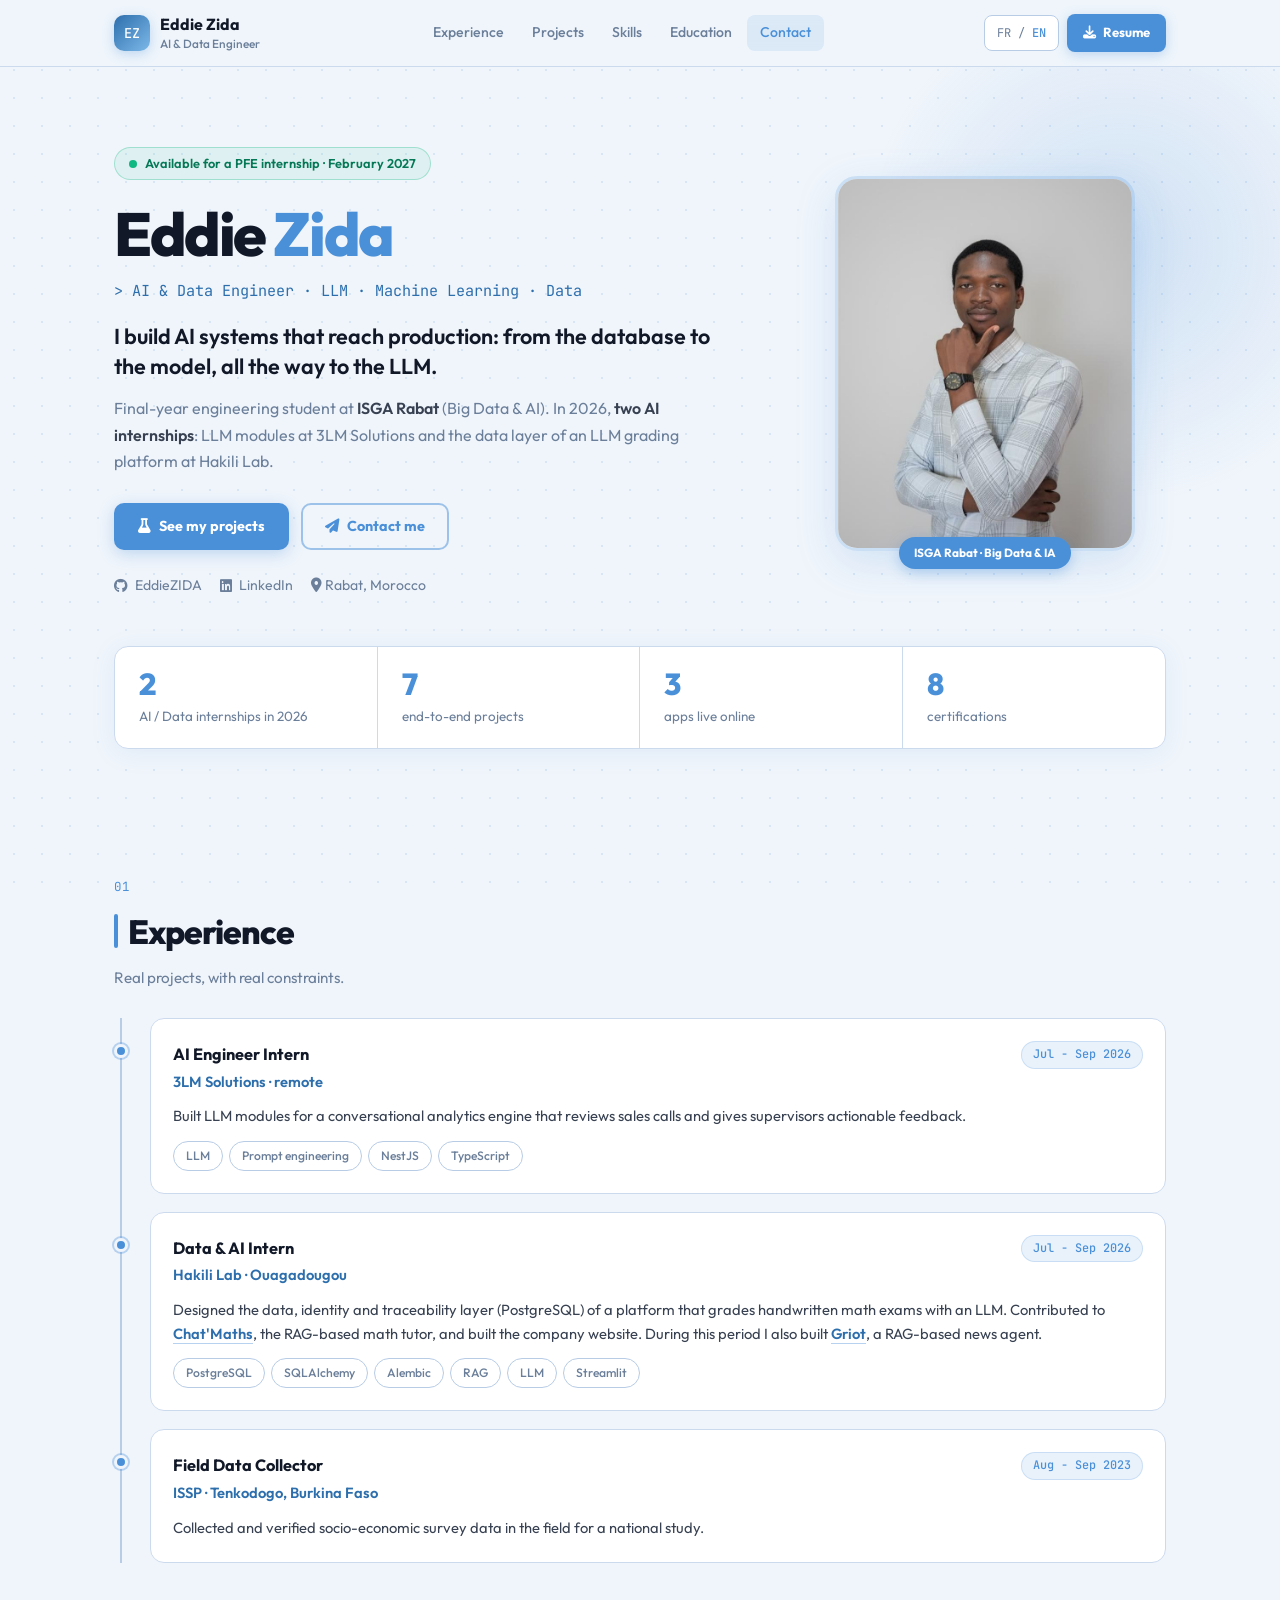
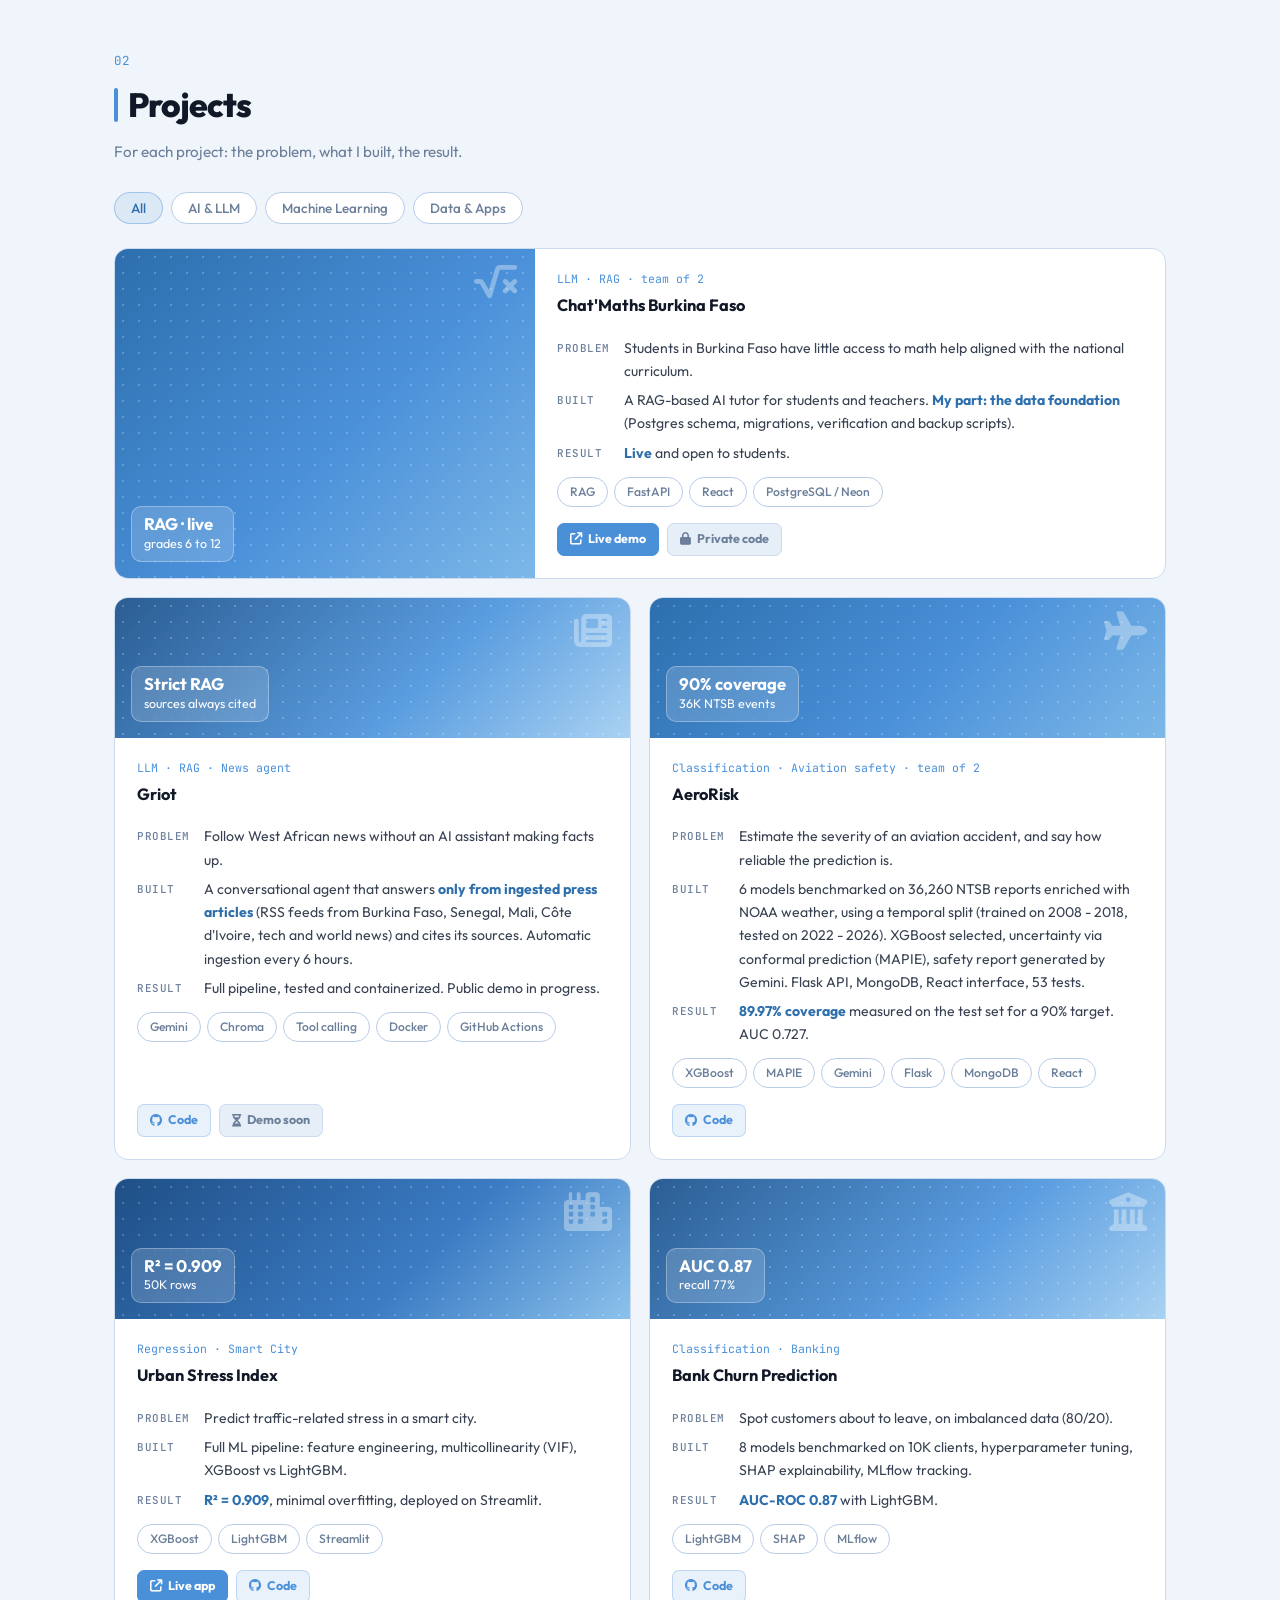
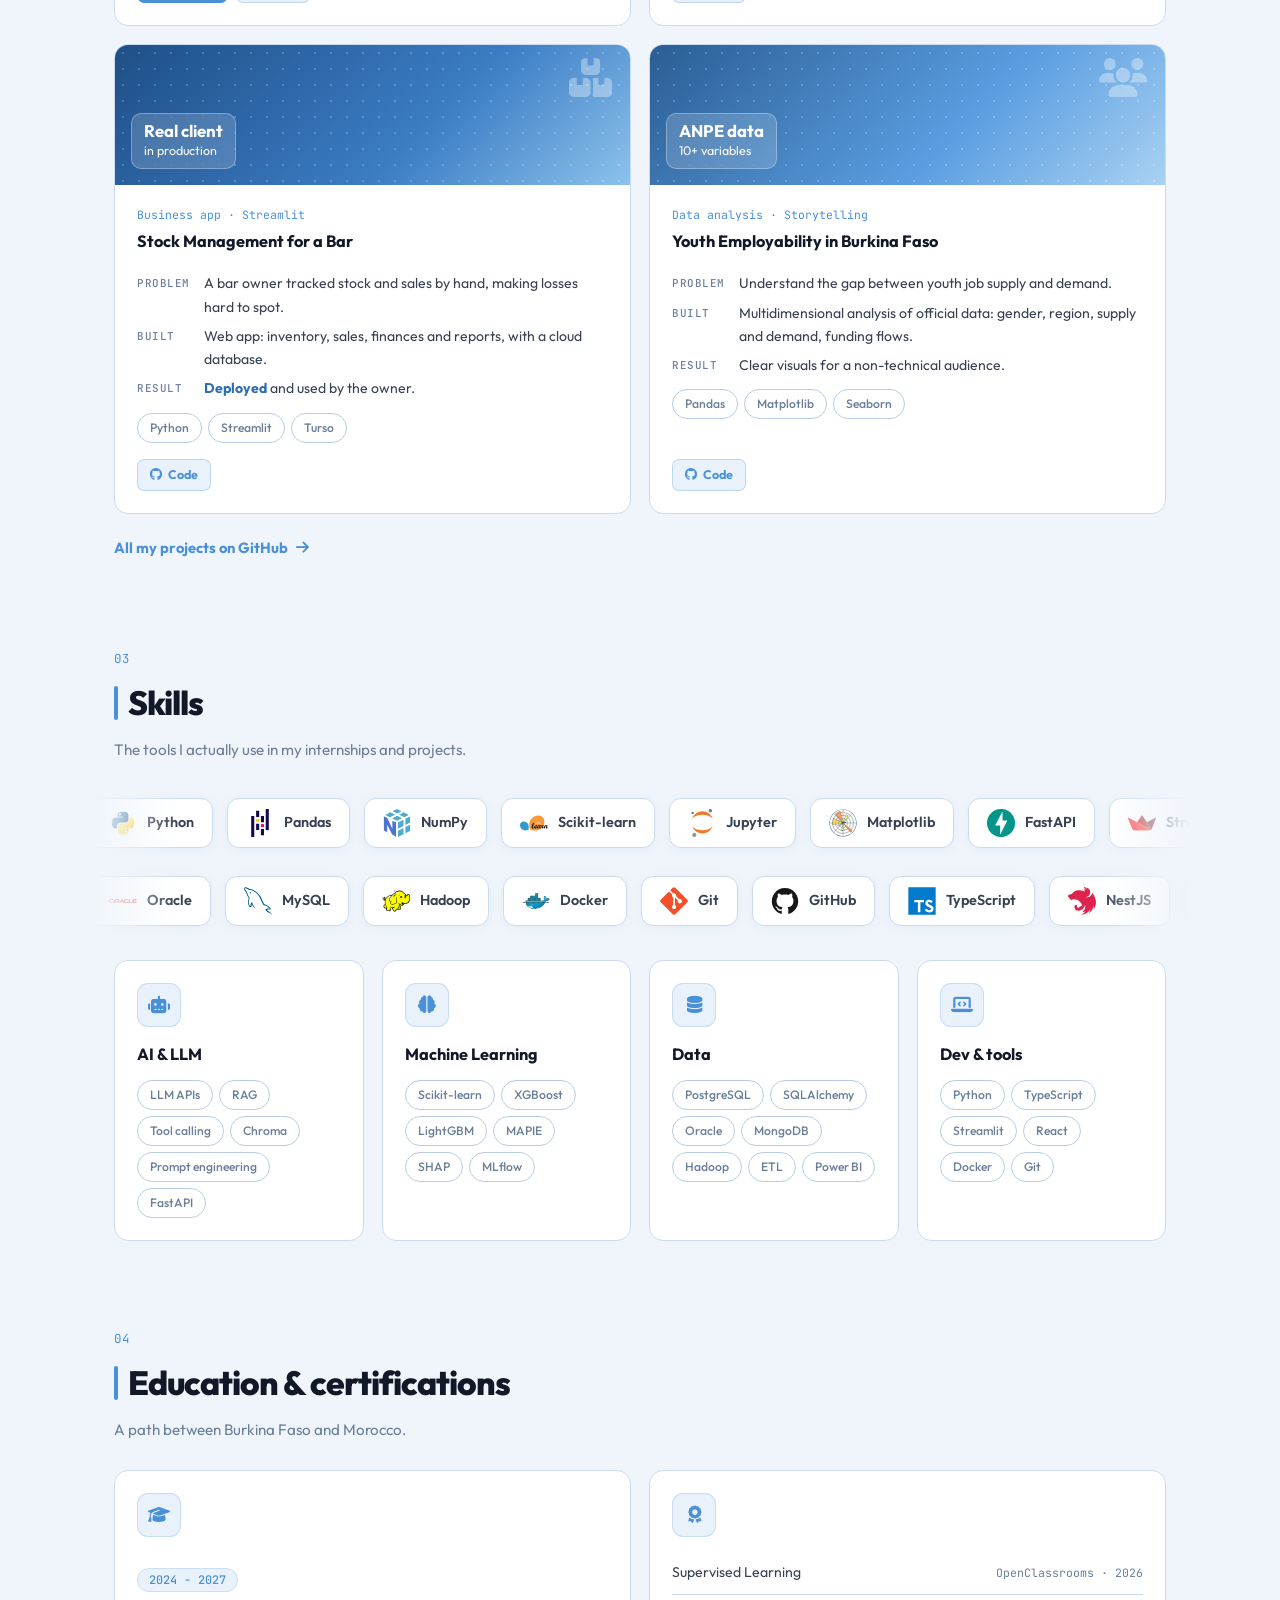
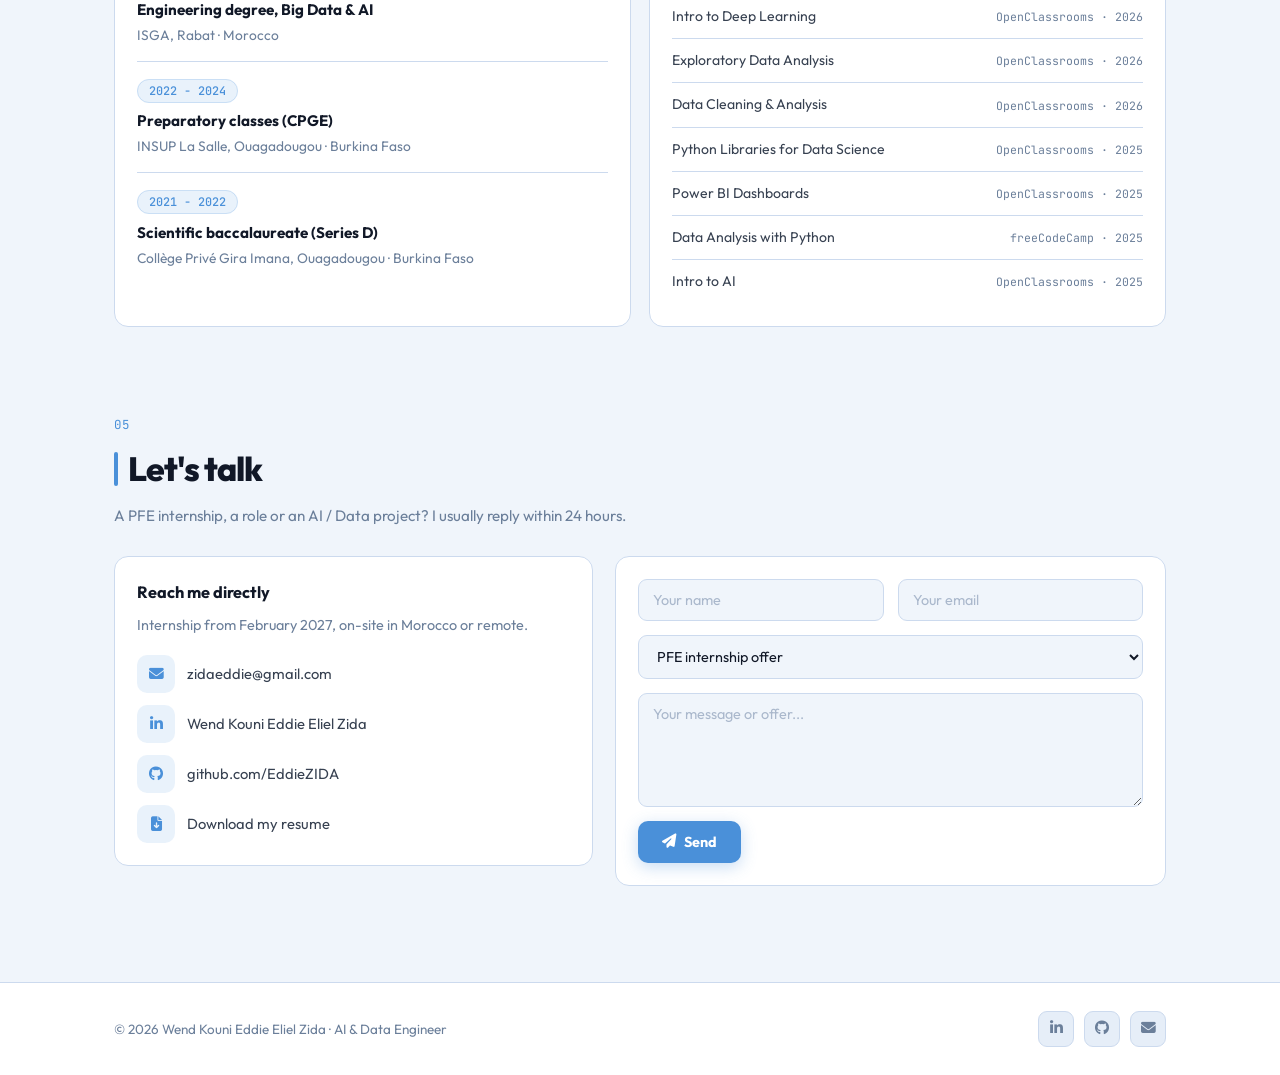
==== commit d2b93ac9: "Ajout de Griot, AeroRisk complété, retrait du hackathon" ====
--- a/index.html
+++ b/index.html
@@ -10,7 +10,8 @@
   <meta property="og:type" content="website">
   <meta property="og:title" content="Eddie Zida · AI & Data Engineer">
   <meta property="og:description" content="Je construis des systèmes d'IA qui vont jusqu'en production, de la donnée au LLM. Disponible pour un PFE en février 2027.">
-  <meta property="og:image" content="eddie1.jpg">
+  <meta property="og:image" content="https://eddiezida.github.io/eddie1.jpg">
+  <meta property="og:url" content="https://eddiezida.github.io/">
   <link rel="icon" href="data:image/svg+xml,%3Csvg xmlns='http://www.w3.org/2000/svg' viewBox='0 0 64 64'%3E%3Crect width='64' height='64' rx='14' fill='%234a90d9'/%3E%3Ctext x='50%25' y='56%25' dominant-baseline='middle' text-anchor='middle' font-family='monospace' font-size='26' fill='white'%3EEZ%3C/text%3E%3C/svg%3E">
   <link rel="stylesheet" href="style.css">
   <link rel="stylesheet" href="https://cdnjs.cloudflare.com/ajax/libs/font-awesome/6.5.0/css/all.min.css">
@@ -79,7 +80,7 @@
 
     <div class="stats reveal">
       <div class="stat"><b>2</b><span class="fr">stages IA / Data en 2026</span><span class="en">AI / Data internships in 2026</span></div>
-      <div class="stat"><b>6</b><span class="fr">projets menés de bout en bout</span><span class="en">end-to-end projects</span></div>
+      <div class="stat"><b>7</b><span class="fr">projets menés de bout en bout</span><span class="en">end-to-end projects</span></div>
       <div class="stat"><b>3</b><span class="fr">applications en ligne</span><span class="en">apps live online</span></div>
       <div class="stat"><b>8</b><span class="fr">certifications</span><span class="en">certifications</span></div>
     </div>
@@ -120,24 +121,9 @@
           </div>
           <span class="date"><span class="fr">Juil. - Sept. 2026</span><span class="en">Jul - Sep 2026</span></span>
         </div>
-        <p class="fr">Conception du socle de données, d'identité et de traçabilité (PostgreSQL) d'une plateforme qui corrige des copies de maths manuscrites avec un LLM. Développement du site web de l'entreprise.</p>
-        <p class="en">Designed the data, identity and traceability layer (PostgreSQL) of a platform that grades handwritten math exams with an LLM. Built the company website.</p>
-        <div class="stack"><span class="pill">PostgreSQL</span><span class="pill">SQLAlchemy</span><span class="pill">Alembic</span><span class="pill">Streamlit</span><span class="pill">LLM</span></div>
-      </div>
-    </div>
-
-    <div class="timeline-item reveal">
-      <div class="card">
-        <div class="xp-head">
-          <div>
-            <h3>Lead Tech · Hackathon</h3>
-            <div class="org">La CAN de l'Innovation · Rabat</div>
-          </div>
-          <span class="date"><span class="fr">Déc. 2025</span><span class="en">Dec 2025</span></span>
-        </div>
-        <p class="fr">Pilotage technique d'une équipe de 4 sur CO-BAG, une plateforme de consigne de bagages pour les stades : reconnaissance faciale, agent IA multilingue, authentification par QR code. MVP livré en 48 h.</p>
-        <p class="en">Led a team of 4 to build CO-BAG, a smart luggage consignment platform for stadiums: facial recognition, multilingual AI agent, QR code authentication. MVP shipped in 48 hours.</p>
-        <div class="stack"><span class="pill">Team lead</span><span class="pill"><span class="fr">Agent IA</span><span class="en">AI agent</span></span><span class="pill">Computer vision</span></div>
+        <p class="fr">Conception du socle de données, d'identité et de traçabilité (PostgreSQL) d'une plateforme qui corrige des copies de maths manuscrites avec un LLM. Contribution à <a href="#projects">Chat'Maths</a>, le tuteur de maths par RAG, et développement du site web de l'entreprise. C'est aussi durant cette période que j'ai développé <a href="#projects">Griot</a>, un agent d'actualité par RAG.</p>
+        <p class="en">Designed the data, identity and traceability layer (PostgreSQL) of a platform that grades handwritten math exams with an LLM. Contributed to <a href="#projects">Chat'Maths</a>, the RAG-based math tutor, and built the company website. During this period I also built <a href="#projects">Griot</a>, a RAG-based news agent.</p>
+        <div class="stack"><span class="pill">PostgreSQL</span><span class="pill">SQLAlchemy</span><span class="pill">Alembic</span><span class="pill">RAG</span><span class="pill">LLM</span><span class="pill">Streamlit</span></div>
       </div>
     </div>
 
@@ -199,6 +185,47 @@
       </div>
     </article>
 
+    <article class="card project" data-cat="llm">
+      <div class="cover alt2"><i class="fas fa-newspaper"></i><div class="metric"><b><span class="fr">RAG strict</span><span class="en">Strict RAG</span></b><span class="fr">sources toujours citées</span><span class="en">sources always cited</span></div></div>
+      <div class="project-body">
+        <div class="project-type">LLM · RAG · <span class="fr">Agent d'actualité</span><span class="en">News agent</span></div>
+        <h3>Griot</h3>
+        <dl class="case">
+          <dt><span class="fr">Problème</span><span class="en">Problem</span></dt>
+          <dd><span class="fr">Suivre l'actualité ouest-africaine sans qu'un assistant IA invente des faits.</span><span class="en">Follow West African news without an AI assistant making facts up.</span></dd>
+          <dt><span class="fr">Solution</span><span class="en">Built</span></dt>
+          <dd><span class="fr">Un agent conversationnel qui ne répond <b>qu'à partir d'articles de presse ingérés</b> (flux RSS du Burkina Faso, Sénégal, Mali, Côte d'Ivoire, tech et international) et cite ses sources. Ingestion automatique toutes les 6 h.</span><span class="en">A conversational agent that answers <b>only from ingested press articles</b> (RSS feeds from Burkina Faso, Senegal, Mali, Côte d'Ivoire, tech and world news) and cites its sources. Automatic ingestion every 6 hours.</span></dd>
+          <dt><span class="fr">Résultat</span><span class="en">Result</span></dt>
+          <dd><span class="fr">Pipeline complet, testé et conteneurisé. Démo publique en préparation.</span><span class="en">Full pipeline, tested and containerized. Public demo in progress.</span></dd>
+        </dl>
+        <div class="stack"><span class="pill">Gemini</span><span class="pill">Chroma</span><span class="pill">Tool calling</span><span class="pill">Docker</span><span class="pill">GitHub Actions</span></div>
+        <div class="links-row">
+          <a class="badge" href="https://github.com/EddieZIDA/Griot" target="_blank" rel="noopener"><i class="fab fa-github"></i> Code</a>
+          <span class="badge off"><i class="fas fa-hourglass-half"></i> <span class="fr">Démo bientôt</span><span class="en">Demo soon</span></span>
+        </div>
+      </div>
+    </article>
+
+    <article class="card project" data-cat="ml">
+      <div class="cover"><i class="fas fa-plane"></i><div class="metric"><b><span class="fr">Couverture 90 %</span><span class="en">90% coverage</span></b><span class="fr">36K événements NTSB</span><span class="en">36K NTSB events</span></div></div>
+      <div class="project-body">
+        <div class="project-type"><span class="fr">Classification · Sécurité aérienne · binôme</span><span class="en">Classification · Aviation safety · team of 2</span></div>
+        <h3>AeroRisk</h3>
+        <dl class="case">
+          <dt><span class="fr">Problème</span><span class="en">Problem</span></dt>
+          <dd><span class="fr">Estimer la gravité d'un accident aérien, et dire à quel point la prédiction est fiable.</span><span class="en">Estimate the severity of an aviation accident, and say how reliable the prediction is.</span></dd>
+          <dt><span class="fr">Solution</span><span class="en">Built</span></dt>
+          <dd><span class="fr">6 modèles comparés sur 36 260 rapports NTSB enrichis de la météo NOAA, avec un découpage temporel (entraîné sur 2008 - 2018, testé sur 2022 - 2026). XGBoost retenu, incertitude par prédiction conforme (MAPIE), rapport de sécurité généré par Gemini. API Flask, MongoDB, interface React, 53 tests.</span><span class="en">6 models benchmarked on 36,260 NTSB reports enriched with NOAA weather, using a temporal split (trained on 2008 - 2018, tested on 2022 - 2026). XGBoost selected, uncertainty via conformal prediction (MAPIE), safety report generated by Gemini. Flask API, MongoDB, React interface, 53 tests.</span></dd>
+          <dt><span class="fr">Résultat</span><span class="en">Result</span></dt>
+          <dd><span class="fr"><b>Couverture de 89,97 %</b> mesurée sur le jeu de test pour une cible de 90 %. AUC 0,727.</span><span class="en"><b>89.97% coverage</b> measured on the test set for a 90% target. AUC 0.727.</span></dd>
+        </dl>
+        <div class="stack"><span class="pill">XGBoost</span><span class="pill">MAPIE</span><span class="pill">Gemini</span><span class="pill">Flask</span><span class="pill">MongoDB</span><span class="pill">React</span></div>
+        <div class="links-row">
+          <a class="badge" href="https://github.com/EddieZIDA/aviation-risk-predictor" target="_blank" rel="noopener"><i class="fab fa-github"></i> Code</a>
+        </div>
+      </div>
+    </article>
+
     <article class="card project" data-cat="ml">
       <div class="cover alt"><i class="fas fa-city"></i><div class="metric"><b>R² = 0.909</b><span class="fr">50K lignes</span><span class="en">50K rows</span></div></div>
       <div class="project-body">
@@ -236,27 +263,6 @@
         <div class="stack"><span class="pill">LightGBM</span><span class="pill">SHAP</span><span class="pill">MLflow</span></div>
         <div class="links-row">
           <a class="badge" href="https://github.com/EddieZIDA/churn-prediction" target="_blank" rel="noopener"><i class="fab fa-github"></i> Code</a>
-        </div>
-      </div>
-    </article>
-
-    <article class="card project" data-cat="ml">
-      <div class="cover"><i class="fas fa-plane"></i><div class="metric"><b>PFA 2026</b><span class="fr">binôme</span><span class="en">team of 2</span></div></div>
-      <div class="project-body">
-        <div class="project-type"><span class="fr">Classification · Sécurité aérienne</span><span class="en">Classification · Aviation safety</span></div>
-        <h3>AeroRisk</h3>
-        <dl class="case">
-          <dt><span class="fr">Problème</span><span class="en">Problem</span></dt>
-          <dd><span class="fr">Anticiper la gravité d'un accident aérien à partir des données d'incident.</span><span class="en">Anticipate the severity of an aviation accident from incident data.</span></dd>
-          <dt><span class="fr">Solution</span><span class="en">Built</span></dt>
-          <dd><span class="fr">Modèle de classification de la gravité, projet de fin d'année. <!-- TODO : préciser ta contribution --></span><span class="en">Severity classification model, end-of-year project. <!-- TODO: your contribution --></span></dd>
-          <dt><span class="fr">Résultat</span><span class="en">Result</span></dt>
-          <dd><!-- TODO : ajouter la métrique principale --><span class="fr">À compléter.</span><span class="en">To be completed.</span></dd>
-        </dl>
-        <div class="stack"><span class="pill">Python</span><span class="pill">Scikit-learn</span></div>
-        <div class="links-row">
-          <!-- TODO : vérifier l'URL du dépôt -->
-          <a class="badge" href="https://github.com/EddieZIDA/aviation-risk-predictor" target="_blank" rel="noopener"><i class="fab fa-github"></i> Code</a>
         </div>
       </div>
     </article>
@@ -355,12 +361,12 @@
     <div class="card">
       <div class="service-icon"><i class="fas fa-robot"></i></div>
       <h3><span class="fr">IA &amp; LLM</span><span class="en">AI &amp; LLM</span></h3>
-      <div class="stack"><span class="pill">LLM APIs</span><span class="pill">RAG</span><span class="pill">Prompt engineering</span><span class="pill">NLP</span><span class="pill">FastAPI</span></div>
+      <div class="stack"><span class="pill">LLM APIs</span><span class="pill">RAG</span><span class="pill">Tool calling</span><span class="pill">Chroma</span><span class="pill">Prompt engineering</span><span class="pill">FastAPI</span></div>
     </div>
     <div class="card">
       <div class="service-icon"><i class="fas fa-brain"></i></div>
       <h3>Machine Learning</h3>
-      <div class="stack"><span class="pill">Scikit-learn</span><span class="pill">XGBoost</span><span class="pill">LightGBM</span><span class="pill">SHAP</span><span class="pill">MLflow</span><span class="pill">Deep Learning</span></div>
+      <div class="stack"><span class="pill">Scikit-learn</span><span class="pill">XGBoost</span><span class="pill">LightGBM</span><span class="pill">MAPIE</span><span class="pill">SHAP</span><span class="pill">MLflow</span></div>
     </div>
     <div class="card">
       <div class="service-icon"><i class="fas fa-database"></i></div>
--- a/style.css
+++ b/style.css
@@ -299,6 +299,8 @@
   padding: 3px 11px; border-radius: 999px; white-space: nowrap;
 }
 .timeline-item p { color: var(--ink2); font-size: .92rem; margin-top: 10px; }
+.timeline-item p a { color: var(--blue-dark); font-weight: 600; text-decoration: none; border-bottom: 1px solid rgba(74,144,217,.4); transition: color .2s, border-color .2s; }
+.timeline-item p a:hover { color: var(--blue); border-color: var(--blue); }
 
 /* =========================================================
    PROJETS (format étude de cas)
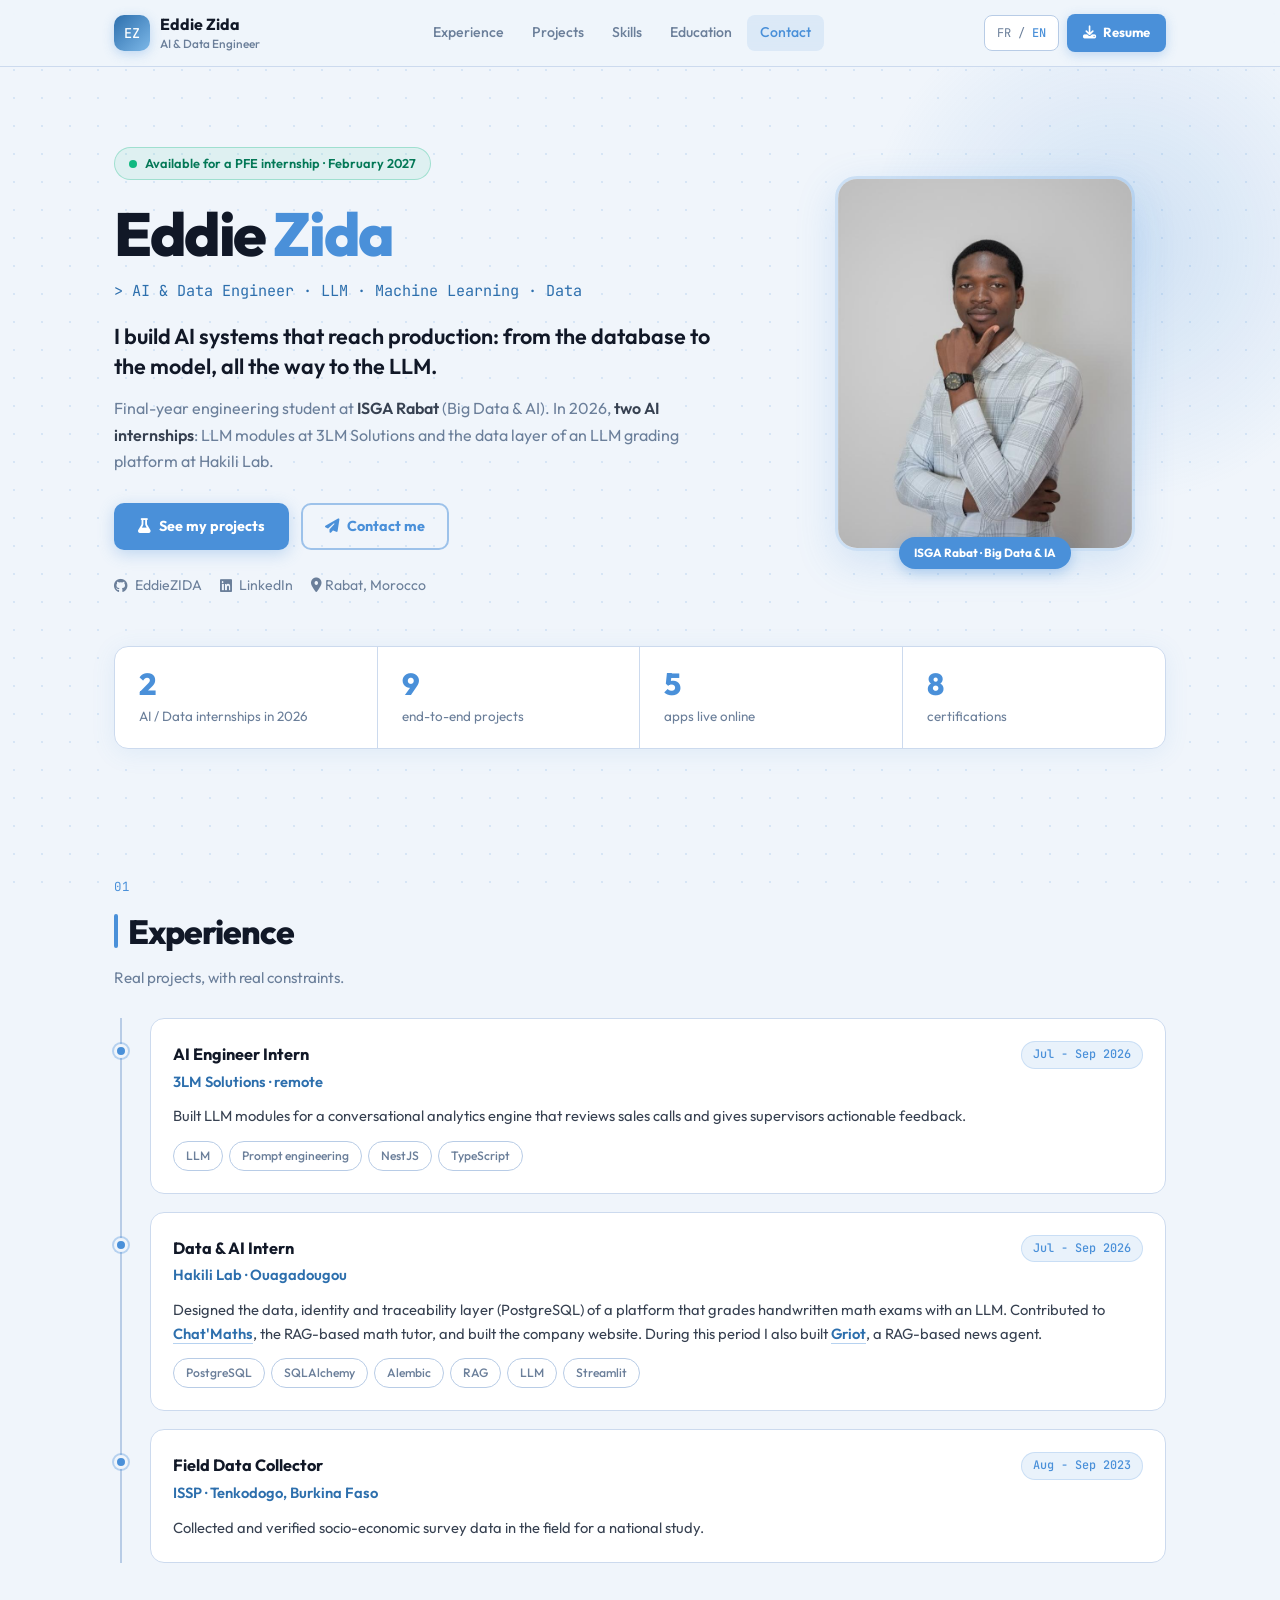
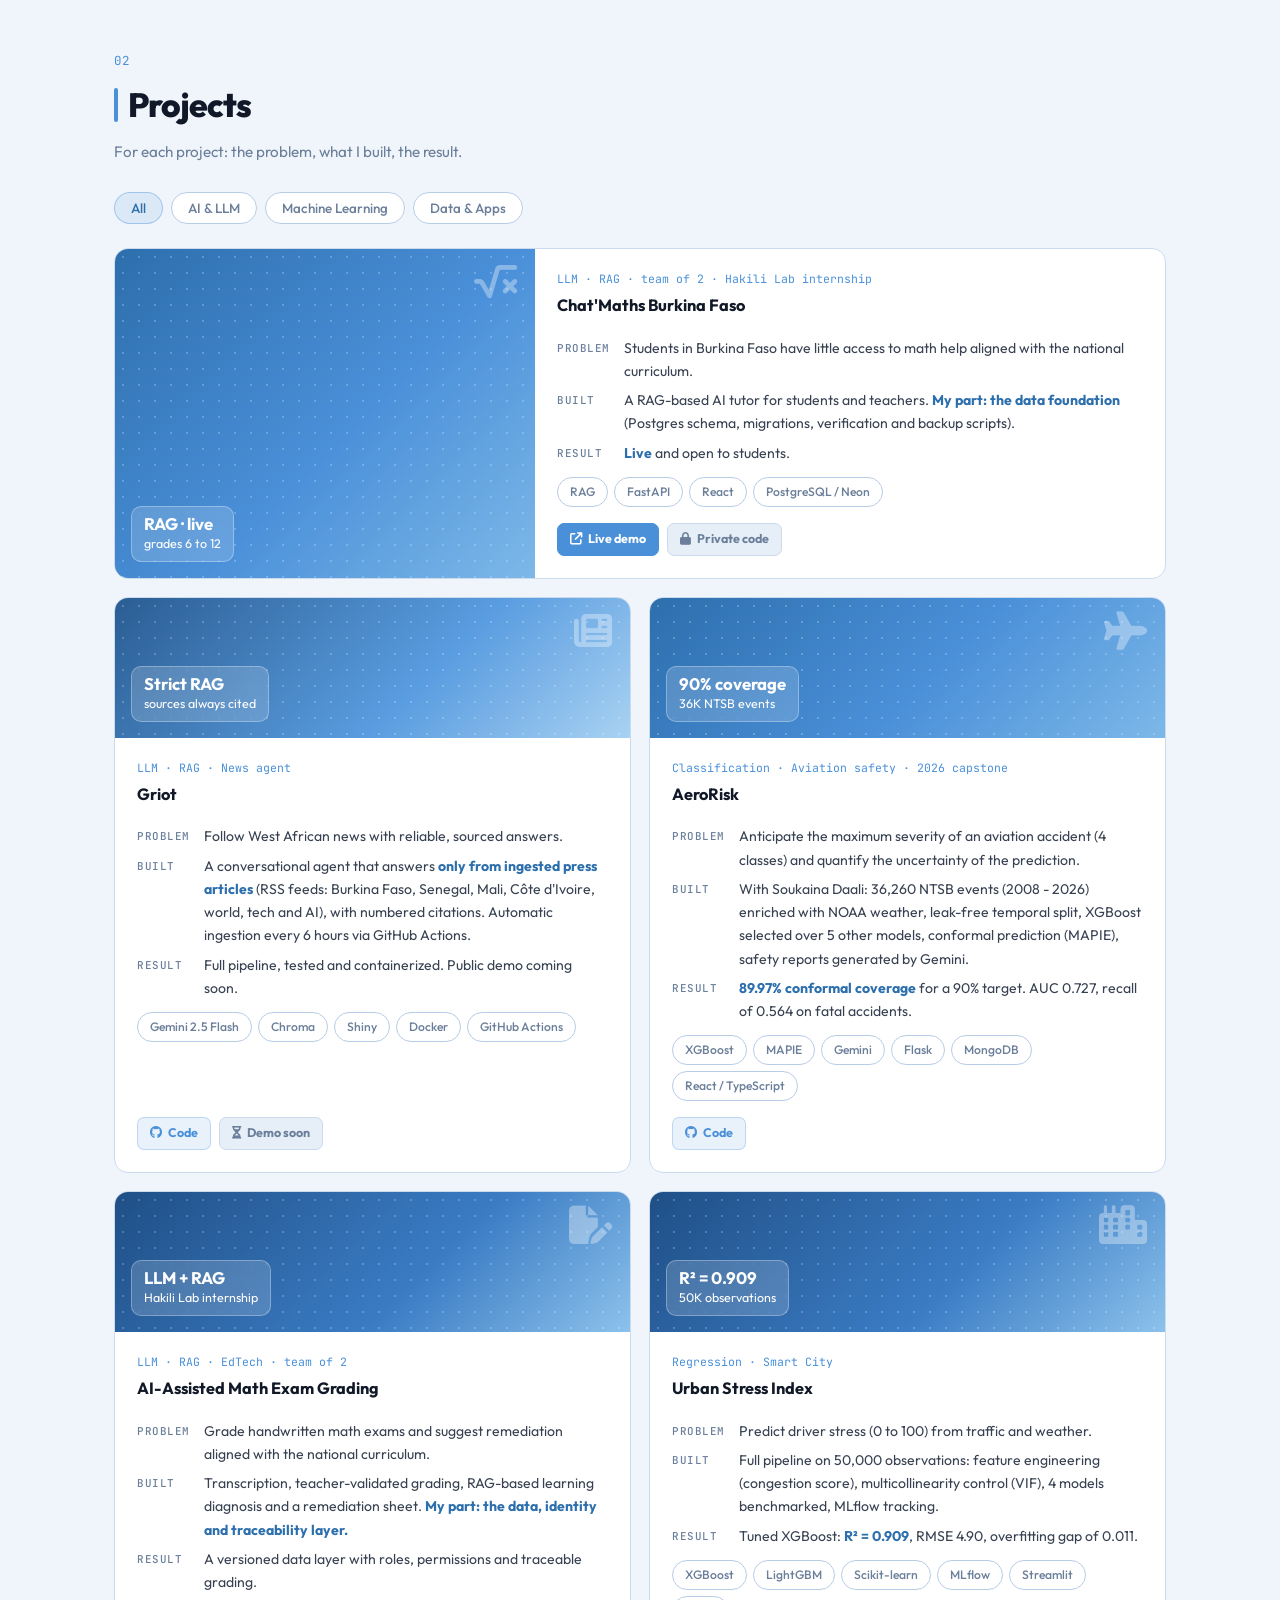
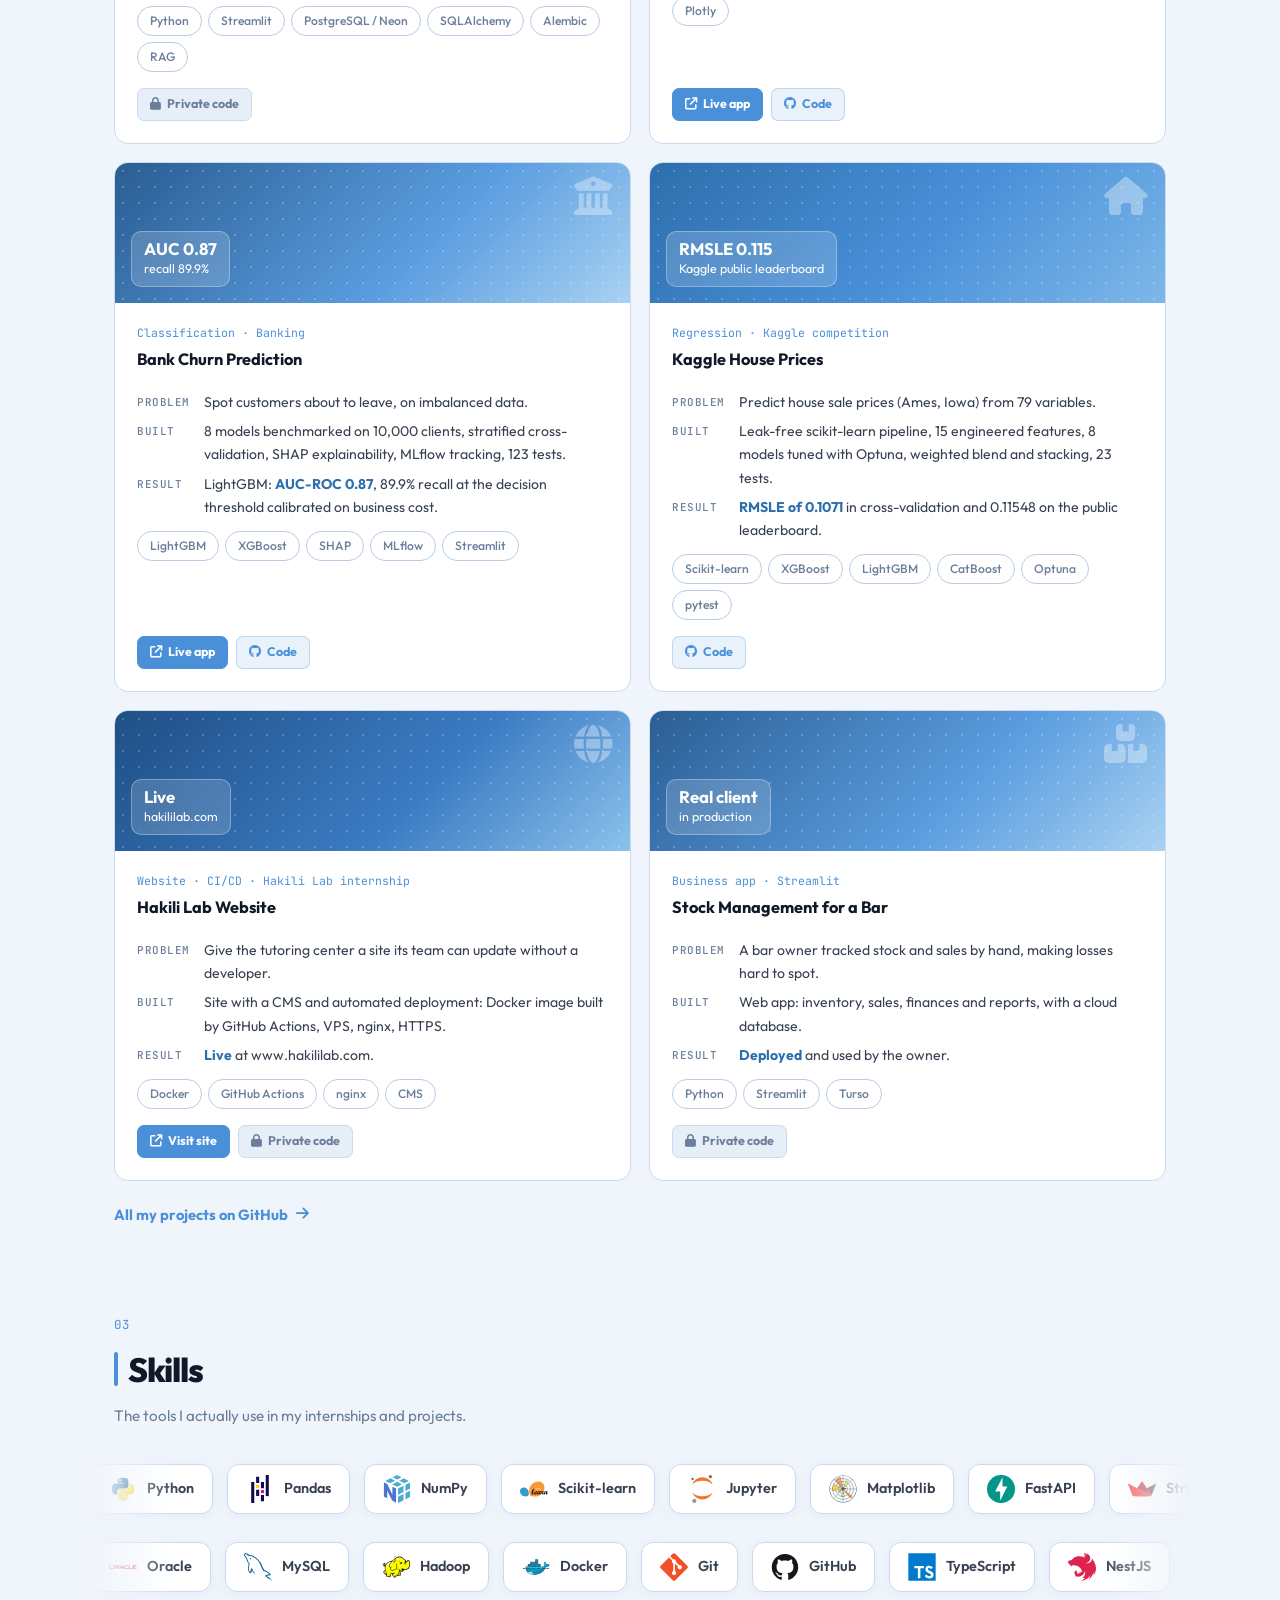
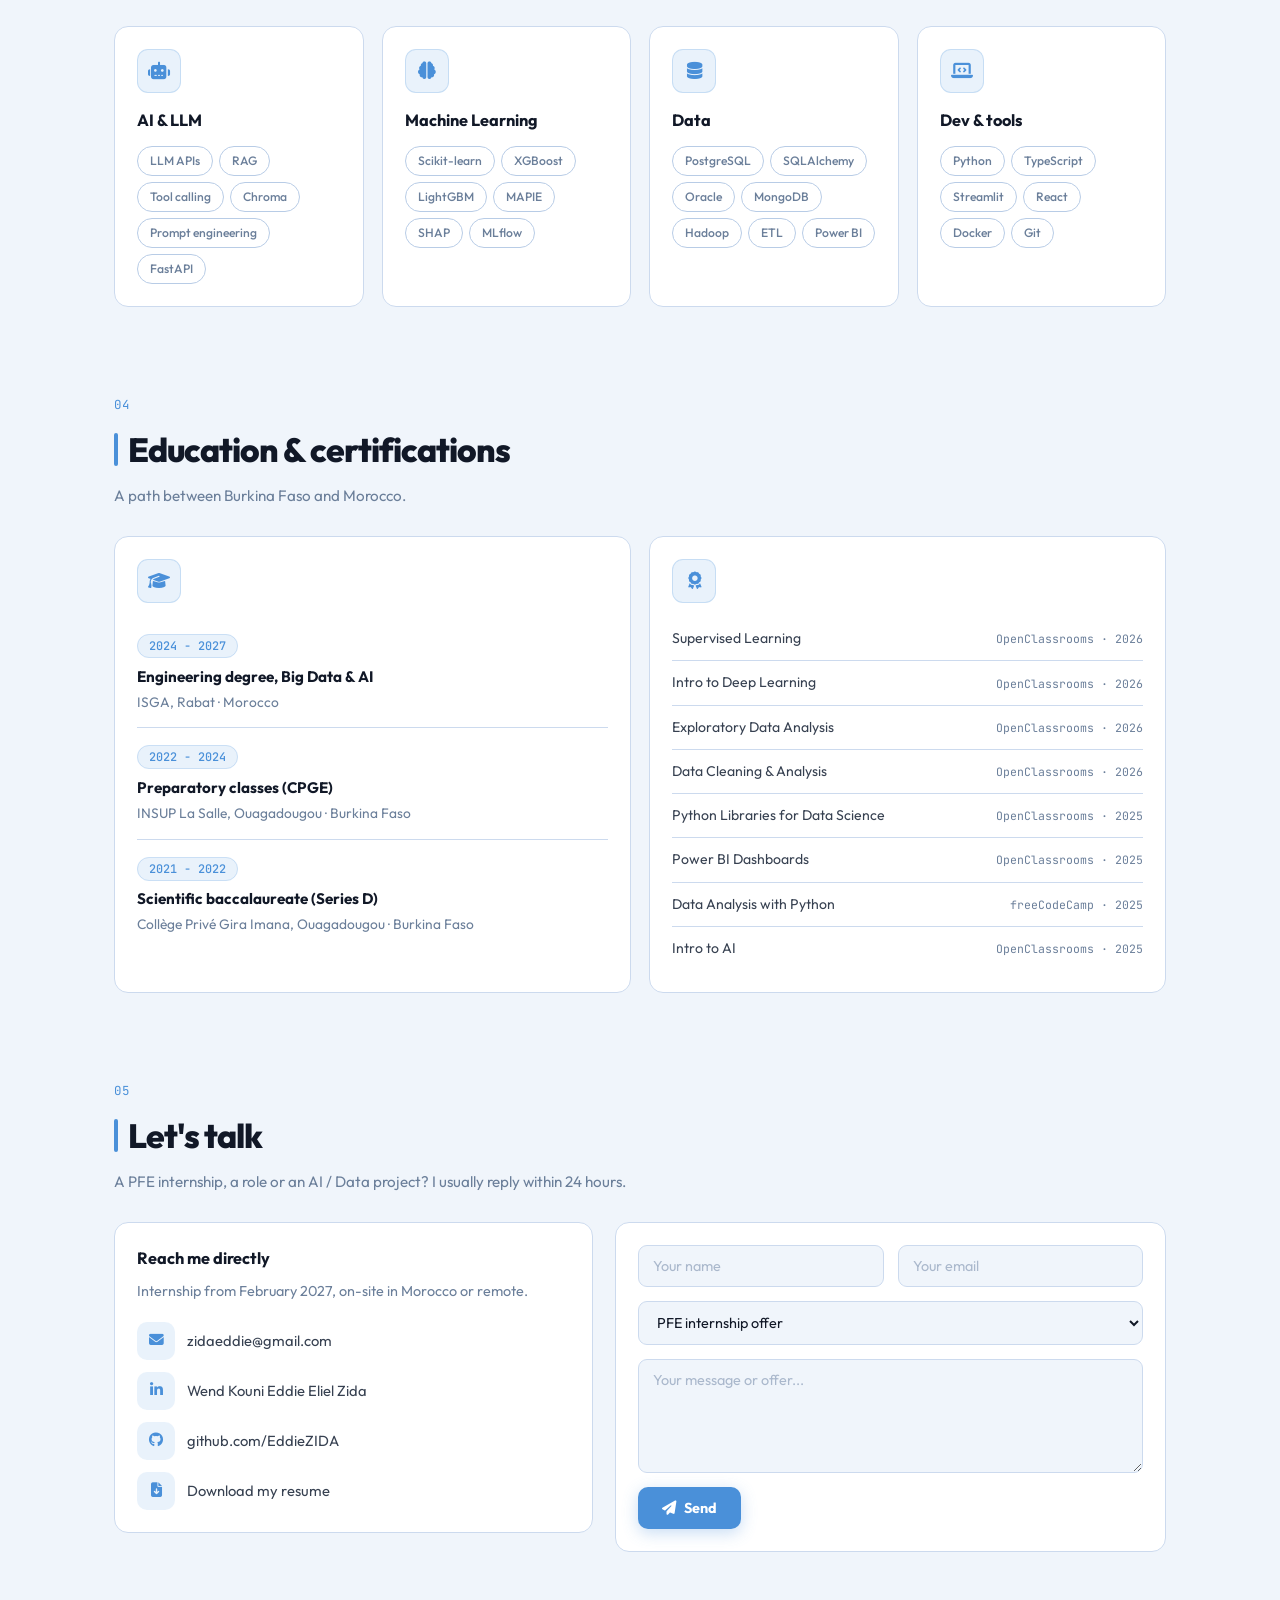
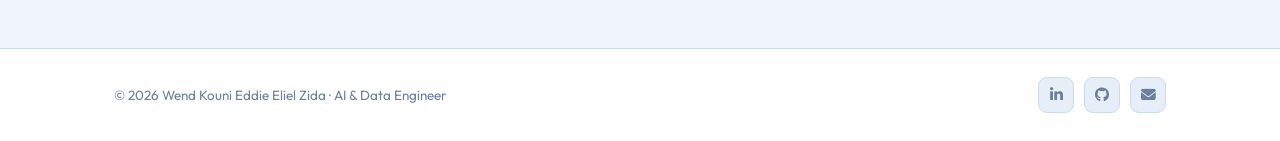
==== commit d6eada56: "Portfolio : 9 projets, fiches mises à jour" ====
--- a/index.html
+++ b/index.html
@@ -80,8 +80,8 @@
 
     <div class="stats reveal">
       <div class="stat"><b>2</b><span class="fr">stages IA / Data en 2026</span><span class="en">AI / Data internships in 2026</span></div>
-      <div class="stat"><b>7</b><span class="fr">projets menés de bout en bout</span><span class="en">end-to-end projects</span></div>
-      <div class="stat"><b>3</b><span class="fr">applications en ligne</span><span class="en">apps live online</span></div>
+      <div class="stat"><b>9</b><span class="fr">projets menés de bout en bout</span><span class="en">end-to-end projects</span></div>
+      <div class="stat"><b>5</b><span class="fr">applications en ligne</span><span class="en">apps live online</span></div>
       <div class="stat"><b>8</b><span class="fr">certifications</span><span class="en">certifications</span></div>
     </div>
   </div>
@@ -167,7 +167,7 @@
         <div class="metric"><b><span class="fr">RAG · en ligne</span><span class="en">RAG · live</span></b><span class="fr">de la 6e à la Terminale</span><span class="en">grades 6 to 12</span></div>
       </div>
       <div class="project-body">
-        <div class="project-type">LLM · RAG · <span class="fr">binôme</span><span class="en">team of 2</span></div>
+        <div class="project-type">LLM · RAG · <span class="fr">binôme · stage Hakili Lab</span><span class="en">team of 2 · Hakili Lab internship</span></div>
         <h3>Chat'Maths Burkina Faso</h3>
         <dl class="case">
           <dt><span class="fr">Problème</span><span class="en">Problem</span></dt>
@@ -188,19 +188,19 @@
     <article class="card project" data-cat="llm">
       <div class="cover alt2"><i class="fas fa-newspaper"></i><div class="metric"><b><span class="fr">RAG strict</span><span class="en">Strict RAG</span></b><span class="fr">sources toujours citées</span><span class="en">sources always cited</span></div></div>
       <div class="project-body">
-        <div class="project-type">LLM · RAG · <span class="fr">Agent d'actualité</span><span class="en">News agent</span></div>
+        <div class="project-type"><span class="fr">LLM · RAG · Agent d'actualité</span><span class="en">LLM · RAG · News agent</span></div>
         <h3>Griot</h3>
         <dl class="case">
           <dt><span class="fr">Problème</span><span class="en">Problem</span></dt>
-          <dd><span class="fr">Suivre l'actualité ouest-africaine sans qu'un assistant IA invente des faits.</span><span class="en">Follow West African news without an AI assistant making facts up.</span></dd>
-          <dt><span class="fr">Solution</span><span class="en">Built</span></dt>
-          <dd><span class="fr">Un agent conversationnel qui ne répond <b>qu'à partir d'articles de presse ingérés</b> (flux RSS du Burkina Faso, Sénégal, Mali, Côte d'Ivoire, tech et international) et cite ses sources. Ingestion automatique toutes les 6 h.</span><span class="en">A conversational agent that answers <b>only from ingested press articles</b> (RSS feeds from Burkina Faso, Senegal, Mali, Côte d'Ivoire, tech and world news) and cites its sources. Automatic ingestion every 6 hours.</span></dd>
-          <dt><span class="fr">Résultat</span><span class="en">Result</span></dt>
-          <dd><span class="fr">Pipeline complet, testé et conteneurisé. Démo publique en préparation.</span><span class="en">Full pipeline, tested and containerized. Public demo in progress.</span></dd>
-        </dl>
-        <div class="stack"><span class="pill">Gemini</span><span class="pill">Chroma</span><span class="pill">Tool calling</span><span class="pill">Docker</span><span class="pill">GitHub Actions</span></div>
-        <div class="links-row">
-          <a class="badge" href="https://github.com/EddieZIDA/Griot" target="_blank" rel="noopener"><i class="fab fa-github"></i> Code</a>
+          <dd><span class="fr">Suivre l'actualité ouest-africaine avec des réponses fiables et sourcées.</span><span class="en">Follow West African news with reliable, sourced answers.</span></dd>
+          <dt><span class="fr">Solution</span><span class="en">Built</span></dt>
+          <dd><span class="fr">Un agent conversationnel qui répond <b>uniquement à partir d'articles de presse ingérés</b> (flux RSS : Burkina Faso, Sénégal, Mali, Côte d'Ivoire, monde, tech et IA), avec citations numérotées. Ingestion automatique toutes les 6 h via GitHub Actions.</span><span class="en">A conversational agent that answers <b>only from ingested press articles</b> (RSS feeds: Burkina Faso, Senegal, Mali, Côte d'Ivoire, world, tech and AI), with numbered citations. Automatic ingestion every 6 hours via GitHub Actions.</span></dd>
+          <dt><span class="fr">Résultat</span><span class="en">Result</span></dt>
+          <dd><span class="fr">Pipeline complet, testé et conteneurisé. Démo publique à venir.</span><span class="en">Full pipeline, tested and containerized. Public demo coming soon.</span></dd>
+        </dl>
+        <div class="stack"><span class="pill">Gemini 2.5 Flash</span><span class="pill">Chroma</span><span class="pill">Shiny</span><span class="pill">Docker</span><span class="pill">GitHub Actions</span></div>
+        <div class="links-row">
+          <a class="badge" href="https://github.com/EddieZIDA/griot" target="_blank" rel="noopener"><i class="fab fa-github"></i> Code</a>
           <span class="badge off"><i class="fas fa-hourglass-half"></i> <span class="fr">Démo bientôt</span><span class="en">Demo soon</span></span>
         </div>
       </div>
@@ -209,37 +209,57 @@
     <article class="card project" data-cat="ml">
       <div class="cover"><i class="fas fa-plane"></i><div class="metric"><b><span class="fr">Couverture 90 %</span><span class="en">90% coverage</span></b><span class="fr">36K événements NTSB</span><span class="en">36K NTSB events</span></div></div>
       <div class="project-body">
-        <div class="project-type"><span class="fr">Classification · Sécurité aérienne · binôme</span><span class="en">Classification · Aviation safety · team of 2</span></div>
+        <div class="project-type"><span class="fr">Classification · Sécurité aérienne · PFA 2026</span><span class="en">Classification · Aviation safety · 2026 capstone</span></div>
         <h3>AeroRisk</h3>
         <dl class="case">
           <dt><span class="fr">Problème</span><span class="en">Problem</span></dt>
-          <dd><span class="fr">Estimer la gravité d'un accident aérien, et dire à quel point la prédiction est fiable.</span><span class="en">Estimate the severity of an aviation accident, and say how reliable the prediction is.</span></dd>
-          <dt><span class="fr">Solution</span><span class="en">Built</span></dt>
-          <dd><span class="fr">6 modèles comparés sur 36 260 rapports NTSB enrichis de la météo NOAA, avec un découpage temporel (entraîné sur 2008 - 2018, testé sur 2022 - 2026). XGBoost retenu, incertitude par prédiction conforme (MAPIE), rapport de sécurité généré par Gemini. API Flask, MongoDB, interface React, 53 tests.</span><span class="en">6 models benchmarked on 36,260 NTSB reports enriched with NOAA weather, using a temporal split (trained on 2008 - 2018, tested on 2022 - 2026). XGBoost selected, uncertainty via conformal prediction (MAPIE), safety report generated by Gemini. Flask API, MongoDB, React interface, 53 tests.</span></dd>
-          <dt><span class="fr">Résultat</span><span class="en">Result</span></dt>
-          <dd><span class="fr"><b>Couverture de 89,97 %</b> mesurée sur le jeu de test pour une cible de 90 %. AUC 0,727.</span><span class="en"><b>89.97% coverage</b> measured on the test set for a 90% target. AUC 0.727.</span></dd>
-        </dl>
-        <div class="stack"><span class="pill">XGBoost</span><span class="pill">MAPIE</span><span class="pill">Gemini</span><span class="pill">Flask</span><span class="pill">MongoDB</span><span class="pill">React</span></div>
+          <dd><span class="fr">Anticiper la gravité maximale d'un accident aérien (4 classes) et quantifier l'incertitude de la prédiction.</span><span class="en">Anticipate the maximum severity of an aviation accident (4 classes) and quantify the uncertainty of the prediction.</span></dd>
+          <dt><span class="fr">Solution</span><span class="en">Built</span></dt>
+          <dd><span class="fr">En binôme avec Soukaina Daali : 36 260 événements NTSB (2008 - 2026) enrichis de la météo NOAA, découpage temporel sans fuite de données, XGBoost retenu face à 5 autres modèles, prédiction conforme (MAPIE), rapports de sécurité générés par Gemini.</span><span class="en">With Soukaina Daali: 36,260 NTSB events (2008 - 2026) enriched with NOAA weather, leak-free temporal split, XGBoost selected over 5 other models, conformal prediction (MAPIE), safety reports generated by Gemini.</span></dd>
+          <dt><span class="fr">Résultat</span><span class="en">Result</span></dt>
+          <dd><span class="fr"><b>Couverture conforme de 89,97 %</b> pour une cible de 90 %. AUC 0,727, rappel de 0,564 sur les accidents mortels.</span><span class="en"><b>89.97% conformal coverage</b> for a 90% target. AUC 0.727, recall of 0.564 on fatal accidents.</span></dd>
+        </dl>
+        <div class="stack"><span class="pill">XGBoost</span><span class="pill">MAPIE</span><span class="pill">Gemini</span><span class="pill">Flask</span><span class="pill">MongoDB</span><span class="pill">React / TypeScript</span></div>
         <div class="links-row">
           <a class="badge" href="https://github.com/EddieZIDA/aviation-risk-predictor" target="_blank" rel="noopener"><i class="fab fa-github"></i> Code</a>
         </div>
       </div>
     </article>
 
+    <article class="card project" data-cat="llm">
+      <div class="cover alt"><i class="fas fa-file-pen"></i><div class="metric"><b><span class="fr">LLM + RAG</span><span class="en">LLM + RAG</span></b><span class="fr">stage Hakili Lab</span><span class="en">Hakili Lab internship</span></div></div>
+      <div class="project-body">
+        <div class="project-type"><span class="fr">LLM · RAG · EdTech · binôme</span><span class="en">LLM · RAG · EdTech · team of 2</span></div>
+        <h3><span class="fr">Correction de copies de maths assistée par IA</span><span class="en">AI-Assisted Math Exam Grading</span></h3>
+        <dl class="case">
+          <dt><span class="fr">Problème</span><span class="en">Problem</span></dt>
+          <dd><span class="fr">Corriger des copies manuscrites de maths et proposer une remédiation alignée sur le programme officiel.</span><span class="en">Grade handwritten math exams and suggest remediation aligned with the national curriculum.</span></dd>
+          <dt><span class="fr">Solution</span><span class="en">Built</span></dt>
+          <dd><span class="fr">Transcription, notation validée par l'enseignant, diagnostic pédagogique par RAG et feuille de remédiation. <b>Ma part : le socle de données, d'identité et de traçabilité.</b></span><span class="en">Transcription, teacher-validated grading, RAG-based learning diagnosis and a remediation sheet. <b>My part: the data, identity and traceability layer.</b></span></dd>
+          <dt><span class="fr">Résultat</span><span class="en">Result</span></dt>
+          <dd><span class="fr">Un socle de données versionné, avec rôles, permissions et traçabilité des corrections.</span><span class="en">A versioned data layer with roles, permissions and traceable grading.</span></dd>
+        </dl>
+        <div class="stack"><span class="pill">Python</span><span class="pill">Streamlit</span><span class="pill">PostgreSQL / Neon</span><span class="pill">SQLAlchemy</span><span class="pill">Alembic</span><span class="pill">RAG</span></div>
+        <div class="links-row">
+          <span class="badge off"><i class="fas fa-lock"></i> <span class="fr">Code privé</span><span class="en">Private code</span></span>
+        </div>
+      </div>
+    </article>
+
     <article class="card project" data-cat="ml">
-      <div class="cover alt"><i class="fas fa-city"></i><div class="metric"><b>R² = 0.909</b><span class="fr">50K lignes</span><span class="en">50K rows</span></div></div>
+      <div class="cover alt"><i class="fas fa-city"></i><div class="metric"><b>R² = 0.909</b><span class="fr">50K observations</span><span class="en">50K observations</span></div></div>
       <div class="project-body">
         <div class="project-type"><span class="fr">Régression · Smart City</span><span class="en">Regression · Smart City</span></div>
         <h3><span class="fr">Indice de stress urbain</span><span class="en">Urban Stress Index</span></h3>
         <dl class="case">
           <dt><span class="fr">Problème</span><span class="en">Problem</span></dt>
-          <dd><span class="fr">Prédire le niveau de stress lié au trafic dans une ville intelligente.</span><span class="en">Predict traffic-related stress in a smart city.</span></dd>
-          <dt><span class="fr">Solution</span><span class="en">Built</span></dt>
-          <dd><span class="fr">Pipeline ML complet : feature engineering, multicolinéarité (VIF), XGBoost contre LightGBM.</span><span class="en">Full ML pipeline: feature engineering, multicollinearity (VIF), XGBoost vs LightGBM.</span></dd>
-          <dt><span class="fr">Résultat</span><span class="en">Result</span></dt>
-          <dd><span class="fr"><b>R² = 0.909</b>, peu de surapprentissage, déployé sur Streamlit.</span><span class="en"><b>R² = 0.909</b>, minimal overfitting, deployed on Streamlit.</span></dd>
-        </dl>
-        <div class="stack"><span class="pill">XGBoost</span><span class="pill">LightGBM</span><span class="pill">Streamlit</span></div>
+          <dd><span class="fr">Prédire l'indice de stress des conducteurs (0 à 100) à partir du trafic et de la météo.</span><span class="en">Predict driver stress (0 to 100) from traffic and weather.</span></dd>
+          <dt><span class="fr">Solution</span><span class="en">Built</span></dt>
+          <dd><span class="fr">Pipeline complet sur 50 000 observations : feature engineering (score de congestion), contrôle de la multicolinéarité (VIF), 4 modèles comparés, suivi MLflow.</span><span class="en">Full pipeline on 50,000 observations: feature engineering (congestion score), multicollinearity control (VIF), 4 models benchmarked, MLflow tracking.</span></dd>
+          <dt><span class="fr">Résultat</span><span class="en">Result</span></dt>
+          <dd><span class="fr">XGBoost optimisé : <b>R² = 0,909</b>, RMSE 4,90, écart de surapprentissage de 0,011.</span><span class="en">Tuned XGBoost: <b>R² = 0.909</b>, RMSE 4.90, overfitting gap of 0.011.</span></dd>
+        </dl>
+        <div class="stack"><span class="pill">XGBoost</span><span class="pill">LightGBM</span><span class="pill">Scikit-learn</span><span class="pill">MLflow</span><span class="pill">Streamlit</span><span class="pill">Plotly</span></div>
         <div class="links-row">
           <a class="badge solid" href="https://smartcitytraffic-stressindex-prediction.streamlit.app" target="_blank" rel="noopener"><i class="fas fa-arrow-up-right-from-square"></i> <span class="fr">Démo</span><span class="en">Live app</span></a>
           <a class="badge" href="https://github.com/EddieZIDA/SmartCityTraffic-StressIndex-Prediction" target="_blank" rel="noopener"><i class="fab fa-github"></i> Code</a>
@@ -248,30 +268,72 @@
     </article>
 
     <article class="card project" data-cat="ml">
-      <div class="cover alt2"><i class="fas fa-building-columns"></i><div class="metric"><b>AUC 0.87</b><span class="fr">rappel 77 %</span><span class="en">recall 77%</span></div></div>
+      <div class="cover alt2"><i class="fas fa-building-columns"></i><div class="metric"><b>AUC 0.87</b><span class="fr">rappel 89,9 %</span><span class="en">recall 89.9%</span></div></div>
       <div class="project-body">
         <div class="project-type"><span class="fr">Classification · Banque</span><span class="en">Classification · Banking</span></div>
         <h3><span class="fr">Prédiction du churn bancaire</span><span class="en">Bank Churn Prediction</span></h3>
         <dl class="case">
           <dt><span class="fr">Problème</span><span class="en">Problem</span></dt>
-          <dd><span class="fr">Repérer les clients sur le départ, sur des données déséquilibrées (80/20).</span><span class="en">Spot customers about to leave, on imbalanced data (80/20).</span></dd>
-          <dt><span class="fr">Solution</span><span class="en">Built</span></dt>
-          <dd><span class="fr">8 modèles comparés sur 10K clients, réglage des hyperparamètres, explicabilité SHAP, suivi MLflow.</span><span class="en">8 models benchmarked on 10K clients, hyperparameter tuning, SHAP explainability, MLflow tracking.</span></dd>
-          <dt><span class="fr">Résultat</span><span class="en">Result</span></dt>
-          <dd><span class="fr"><b>AUC-ROC 0.87</b> avec LightGBM.</span><span class="en"><b>AUC-ROC 0.87</b> with LightGBM.</span></dd>
-        </dl>
-        <div class="stack"><span class="pill">LightGBM</span><span class="pill">SHAP</span><span class="pill">MLflow</span></div>
-        <div class="links-row">
+          <dd><span class="fr">Repérer les clients sur le départ, sur des données déséquilibrées.</span><span class="en">Spot customers about to leave, on imbalanced data.</span></dd>
+          <dt><span class="fr">Solution</span><span class="en">Built</span></dt>
+          <dd><span class="fr">8 modèles comparés sur 10 000 clients, validation croisée stratifiée, explicabilité SHAP, suivi MLflow, 123 tests.</span><span class="en">8 models benchmarked on 10,000 clients, stratified cross-validation, SHAP explainability, MLflow tracking, 123 tests.</span></dd>
+          <dt><span class="fr">Résultat</span><span class="en">Result</span></dt>
+          <dd><span class="fr">LightGBM : <b>AUC-ROC 0,87</b>, rappel de 89,9 % au seuil de décision calibré sur le coût métier.</span><span class="en">LightGBM: <b>AUC-ROC 0.87</b>, 89.9% recall at the decision threshold calibrated on business cost.</span></dd>
+        </dl>
+        <div class="stack"><span class="pill">LightGBM</span><span class="pill">XGBoost</span><span class="pill">SHAP</span><span class="pill">MLflow</span><span class="pill">Streamlit</span></div>
+        <div class="links-row">
+          <a class="badge solid" href="https://churn-prediction-mz.streamlit.app/" target="_blank" rel="noopener"><i class="fas fa-arrow-up-right-from-square"></i> <span class="fr">Démo</span><span class="en">Live app</span></a>
           <a class="badge" href="https://github.com/EddieZIDA/churn-prediction" target="_blank" rel="noopener"><i class="fab fa-github"></i> Code</a>
         </div>
       </div>
     </article>
 
+    <article class="card project" data-cat="ml">
+      <div class="cover"><i class="fas fa-house"></i><div class="metric"><b>RMSLE 0.115</b><span class="fr">classement public Kaggle</span><span class="en">Kaggle public leaderboard</span></div></div>
+      <div class="project-body">
+        <div class="project-type"><span class="fr">Régression · Compétition Kaggle</span><span class="en">Regression · Kaggle competition</span></div>
+        <h3>Kaggle House Prices</h3>
+        <dl class="case">
+          <dt><span class="fr">Problème</span><span class="en">Problem</span></dt>
+          <dd><span class="fr">Prédire le prix de vente de maisons (Ames, Iowa) à partir de 79 variables.</span><span class="en">Predict house sale prices (Ames, Iowa) from 79 variables.</span></dd>
+          <dt><span class="fr">Solution</span><span class="en">Built</span></dt>
+          <dd><span class="fr">Pipeline scikit-learn sans fuite de données, 15 variables construites, 8 modèles optimisés avec Optuna, ensemble pondéré et stacking, 23 tests.</span><span class="en">Leak-free scikit-learn pipeline, 15 engineered features, 8 models tuned with Optuna, weighted blend and stacking, 23 tests.</span></dd>
+          <dt><span class="fr">Résultat</span><span class="en">Result</span></dt>
+          <dd><span class="fr"><b>RMSLE de 0,1071</b> en validation croisée et 0,11548 au classement public.</span><span class="en"><b>RMSLE of 0.1071</b> in cross-validation and 0.11548 on the public leaderboard.</span></dd>
+        </dl>
+        <div class="stack"><span class="pill">Scikit-learn</span><span class="pill">XGBoost</span><span class="pill">LightGBM</span><span class="pill">CatBoost</span><span class="pill">Optuna</span><span class="pill">pytest</span></div>
+        <div class="links-row">
+          <a class="badge" href="https://github.com/EddieZIDA/KaggleCompetition_home-price-prediction" target="_blank" rel="noopener"><i class="fab fa-github"></i> Code</a>
+        </div>
+      </div>
+    </article>
+
     <article class="card project" data-cat="data">
-      <div class="cover alt"><i class="fas fa-boxes-stacked"></i><div class="metric"><b><span class="fr">Client réel</span><span class="en">Real client</span></b><span class="fr">en production</span><span class="en">in production</span></div></div>
+      <div class="cover alt"><i class="fas fa-globe"></i><div class="metric"><b><span class="fr">En ligne</span><span class="en">Live</span></b>hakililab.com</div></div>
+      <div class="project-body">
+        <div class="project-type"><span class="fr">Site web · CI/CD · stage Hakili Lab</span><span class="en">Website · CI/CD · Hakili Lab internship</span></div>
+        <h3><span class="fr">Site web de Hakili Lab</span><span class="en">Hakili Lab Website</span></h3>
+        <dl class="case">
+          <dt><span class="fr">Problème</span><span class="en">Problem</span></dt>
+          <dd><span class="fr">Donner au centre de tutorat un site que l'équipe met à jour sans développeur.</span><span class="en">Give the tutoring center a site its team can update without a developer.</span></dd>
+          <dt><span class="fr">Solution</span><span class="en">Built</span></dt>
+          <dd><span class="fr">Site avec CMS et déploiement automatisé : image Docker construite par GitHub Actions, VPS, nginx, HTTPS.</span><span class="en">Site with a CMS and automated deployment: Docker image built by GitHub Actions, VPS, nginx, HTTPS.</span></dd>
+          <dt><span class="fr">Résultat</span><span class="en">Result</span></dt>
+          <dd><span class="fr"><b>En ligne</b> sur www.hakililab.com.</span><span class="en"><b>Live</b> at www.hakililab.com.</span></dd>
+        </dl>
+        <div class="stack"><span class="pill">Docker</span><span class="pill">GitHub Actions</span><span class="pill">nginx</span><span class="pill">CMS</span></div>
+        <div class="links-row">
+          <a class="badge solid" href="https://www.hakililab.com" target="_blank" rel="noopener"><i class="fas fa-arrow-up-right-from-square"></i> <span class="fr">Voir le site</span><span class="en">Visit site</span></a>
+          <span class="badge off"><i class="fas fa-lock"></i> <span class="fr">Code privé</span><span class="en">Private code</span></span>
+        </div>
+      </div>
+    </article>
+
+    <article class="card project" data-cat="data">
+      <div class="cover alt2"><i class="fas fa-boxes-stacked"></i><div class="metric"><b><span class="fr">Client réel</span><span class="en">Real client</span></b><span class="fr">en production</span><span class="en">in production</span></div></div>
       <div class="project-body">
         <div class="project-type"><span class="fr">Application métier · Streamlit</span><span class="en">Business app · Streamlit</span></div>
-        <h3><span class="fr">Gestion de stock d'une buvette</span><span class="en">Stock Management for a Bar</span></h3>
+        <h3><span class="fr">Gestion de stock pour buvette</span><span class="en">Stock Management for a Bar</span></h3>
         <dl class="case">
           <dt><span class="fr">Problème</span><span class="en">Problem</span></dt>
           <dd><span class="fr">Un gérant suivait son stock et ses ventes à la main, avec des pertes difficiles à repérer.</span><span class="en">A bar owner tracked stock and sales by hand, making losses hard to spot.</span></dd>
@@ -282,28 +344,8 @@
         </dl>
         <div class="stack"><span class="pill">Python</span><span class="pill">Streamlit</span><span class="pill">Turso</span></div>
         <div class="links-row">
-          <a class="badge" href="https://github.com/EddieZIDA/Gestion_Stock_App" target="_blank" rel="noopener"><i class="fab fa-github"></i> Code</a>
-        </div>
-      </div>
-    </article>
-
-    <article class="card project" data-cat="data">
-      <div class="cover alt2"><i class="fas fa-users"></i><div class="metric"><b><span class="fr">Données ANPE</span><span class="en">ANPE data</span></b><span class="fr">10+ variables</span><span class="en">10+ variables</span></div></div>
-      <div class="project-body">
-        <div class="project-type"><span class="fr">Analyse de données · Storytelling</span><span class="en">Data analysis · Storytelling</span></div>
-        <h3><span class="fr">Employabilité des jeunes au Burkina Faso</span><span class="en">Youth Employability in Burkina Faso</span></h3>
-        <dl class="case">
-          <dt><span class="fr">Problème</span><span class="en">Problem</span></dt>
-          <dd><span class="fr">Comprendre l'écart entre l'offre et la demande d'emploi des jeunes.</span><span class="en">Understand the gap between youth job supply and demand.</span></dd>
-          <dt><span class="fr">Solution</span><span class="en">Built</span></dt>
-          <dd><span class="fr">Analyse multidimensionnelle des données officielles : genre, région, offre et demande, flux de financement.</span><span class="en">Multidimensional analysis of official data: gender, region, supply and demand, funding flows.</span></dd>
-          <dt><span class="fr">Résultat</span><span class="en">Result</span></dt>
-          <dd><span class="fr">Des visualisations claires pour un public non technique.</span><span class="en">Clear visuals for a non-technical audience.</span></dd>
-        </dl>
-        <div class="stack"><span class="pill">Pandas</span><span class="pill">Matplotlib</span><span class="pill">Seaborn</span></div>
-        <div class="links-row">
-          <!-- TODO : remplacer par le lien du dépôt -->
-          <a class="badge" href="https://github.com/EddieZIDA" target="_blank" rel="noopener"><i class="fab fa-github"></i> Code</a>
+          <!-- TODO : ajouter le lien de l'application Streamlit avec la classe badge solid -->
+          <span class="badge off"><i class="fas fa-lock"></i> <span class="fr">Code privé</span><span class="en">Private code</span></span>
         </div>
       </div>
     </article>
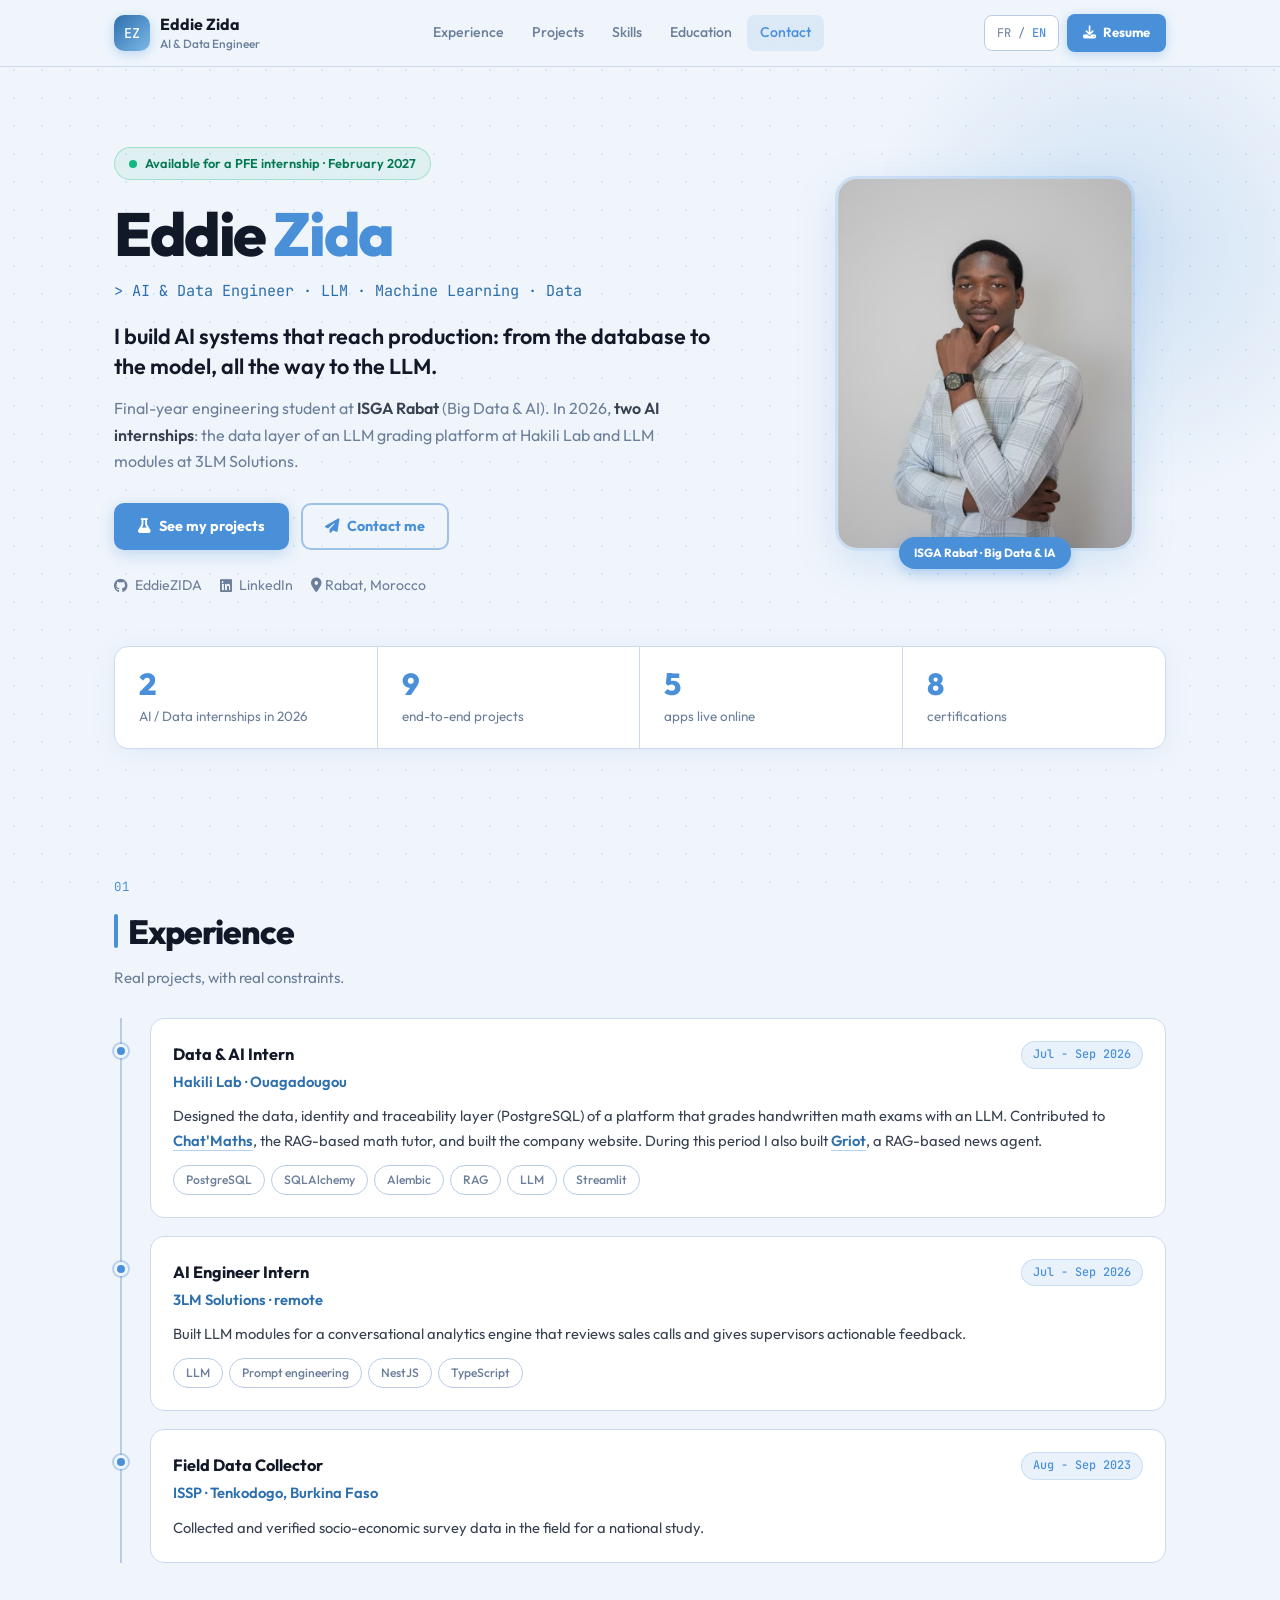
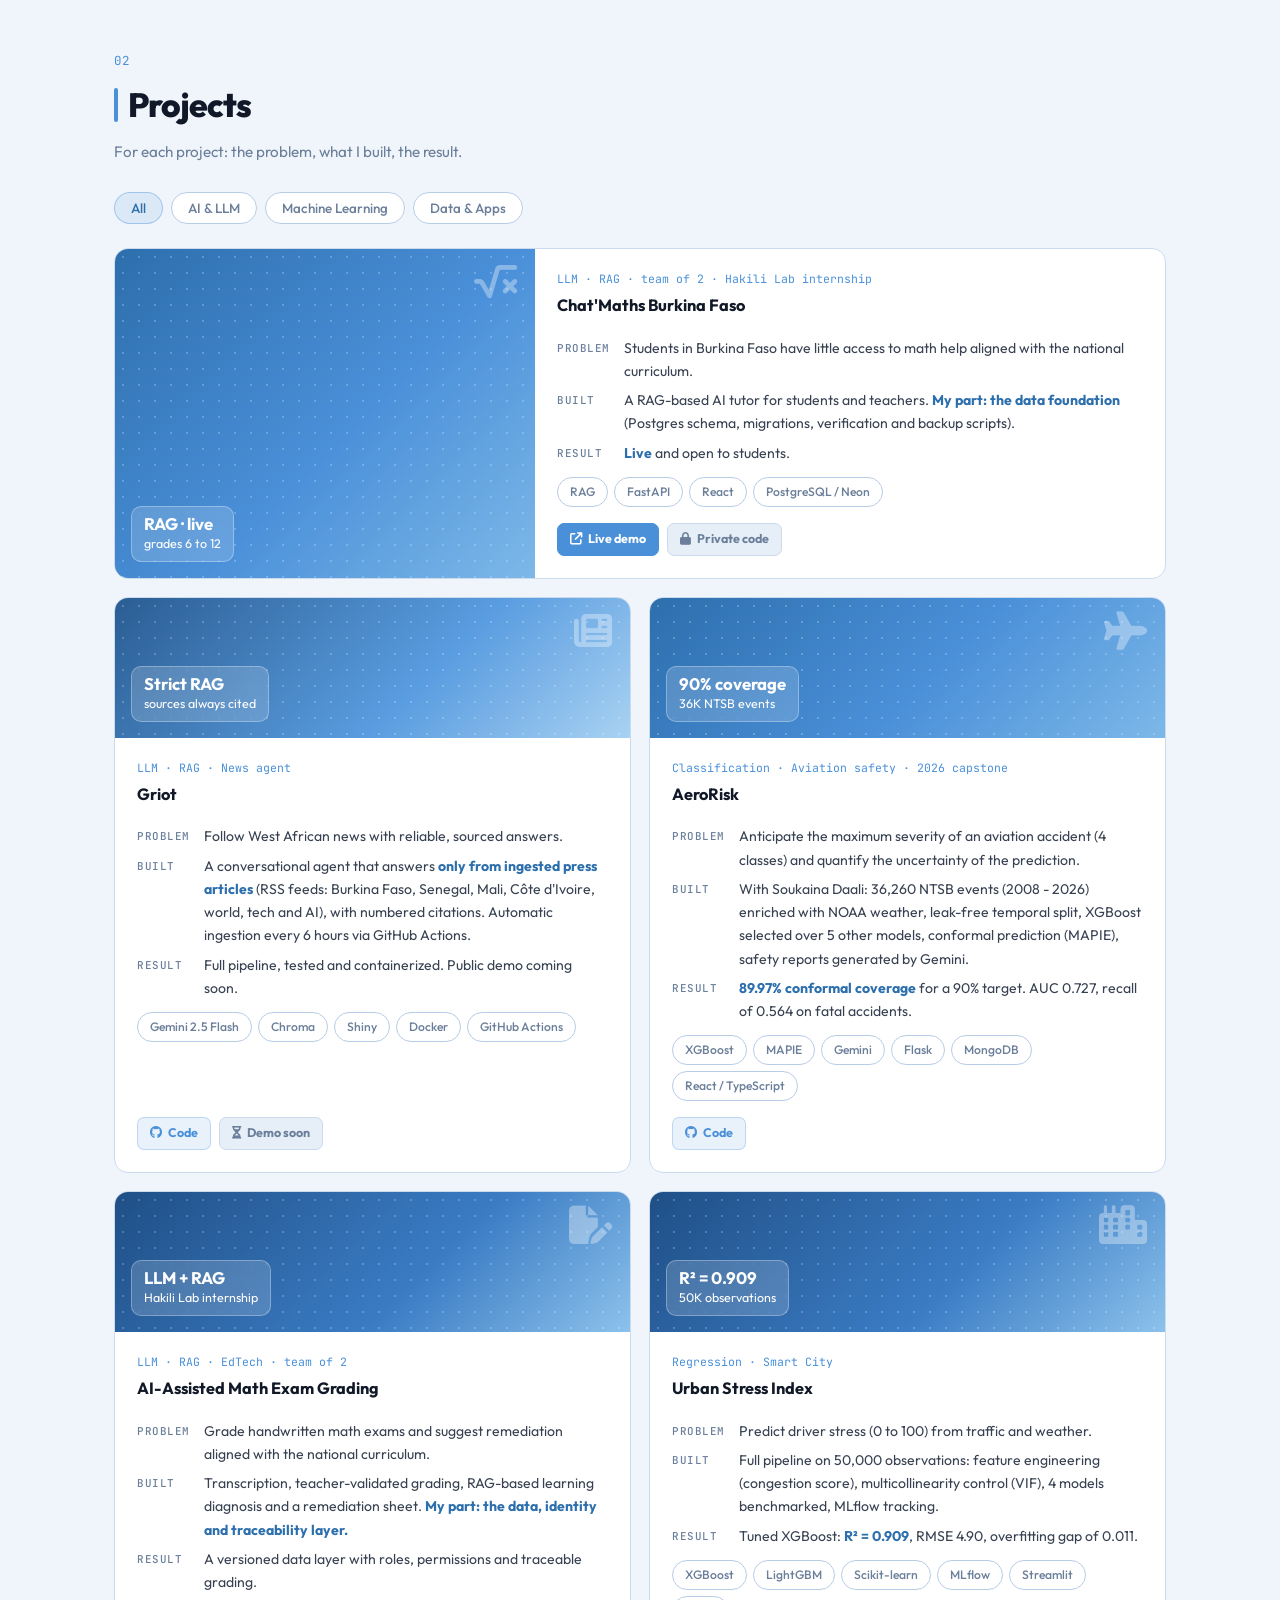
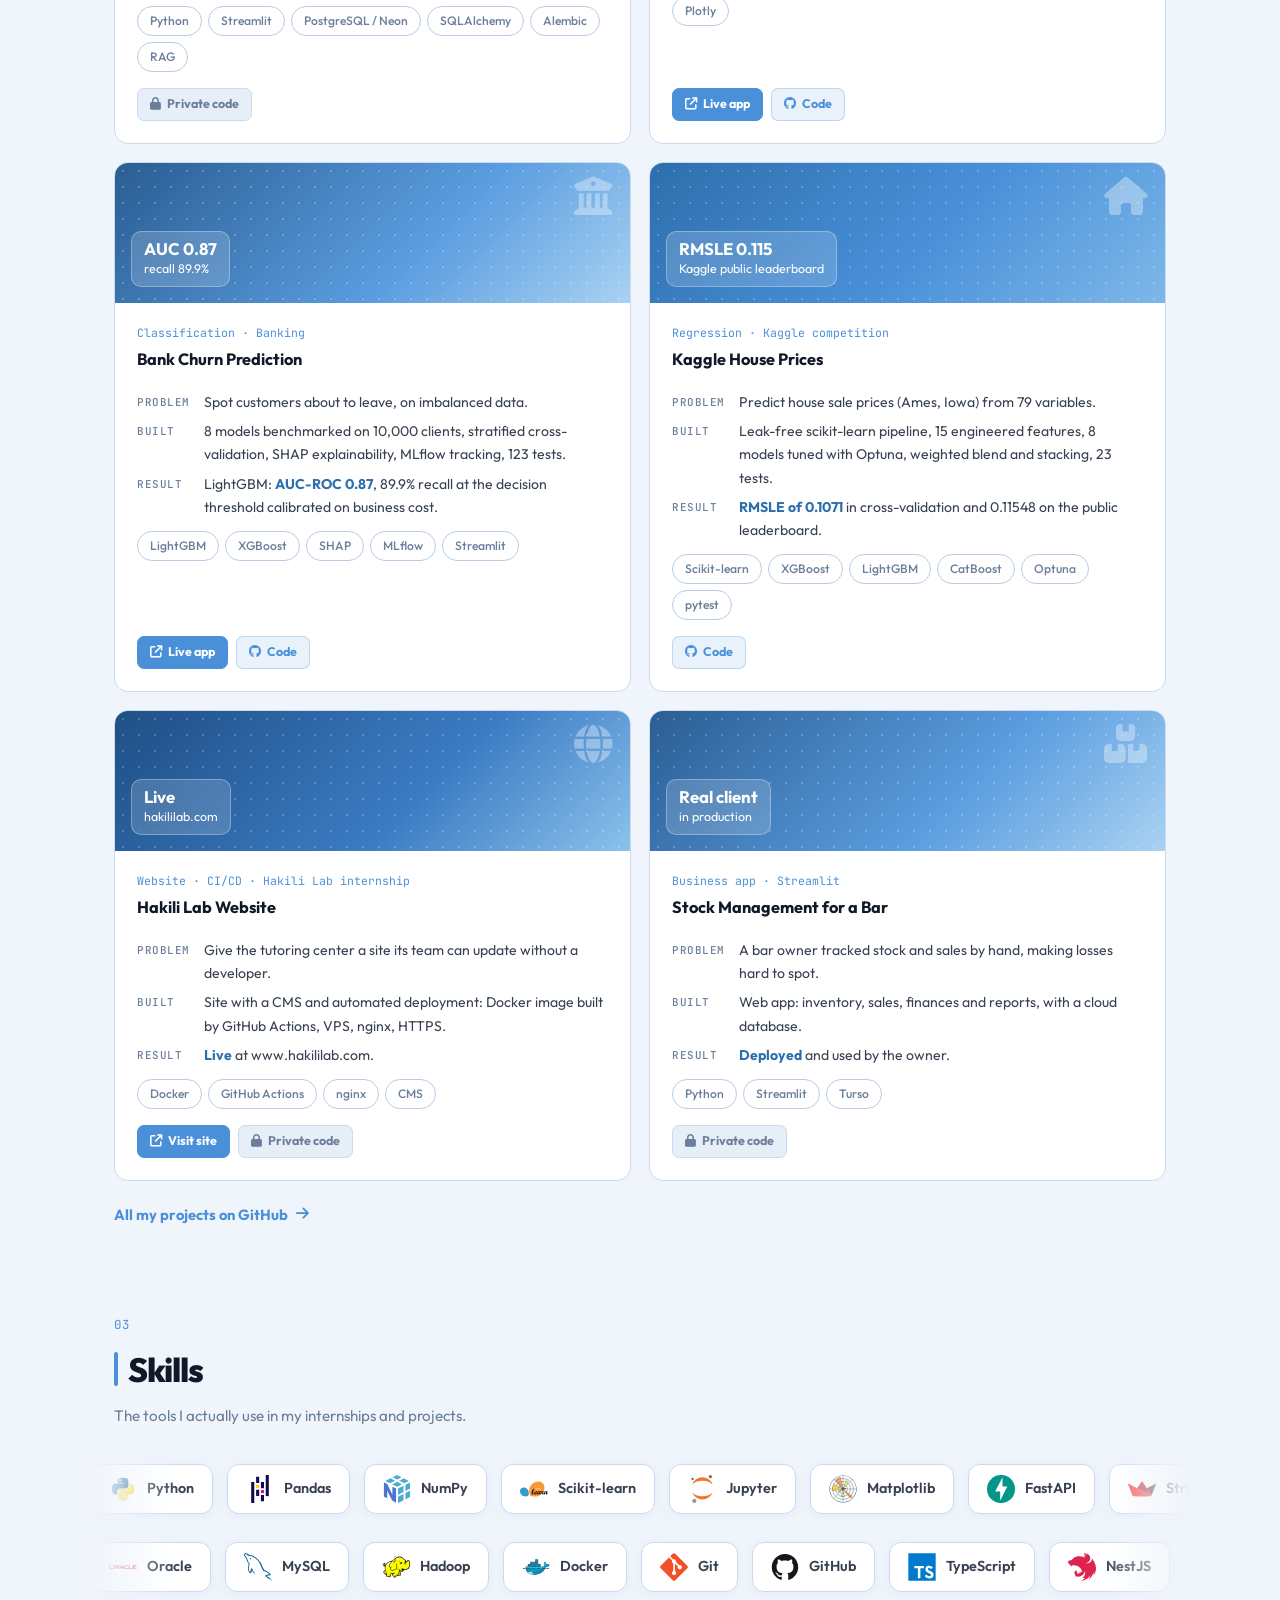
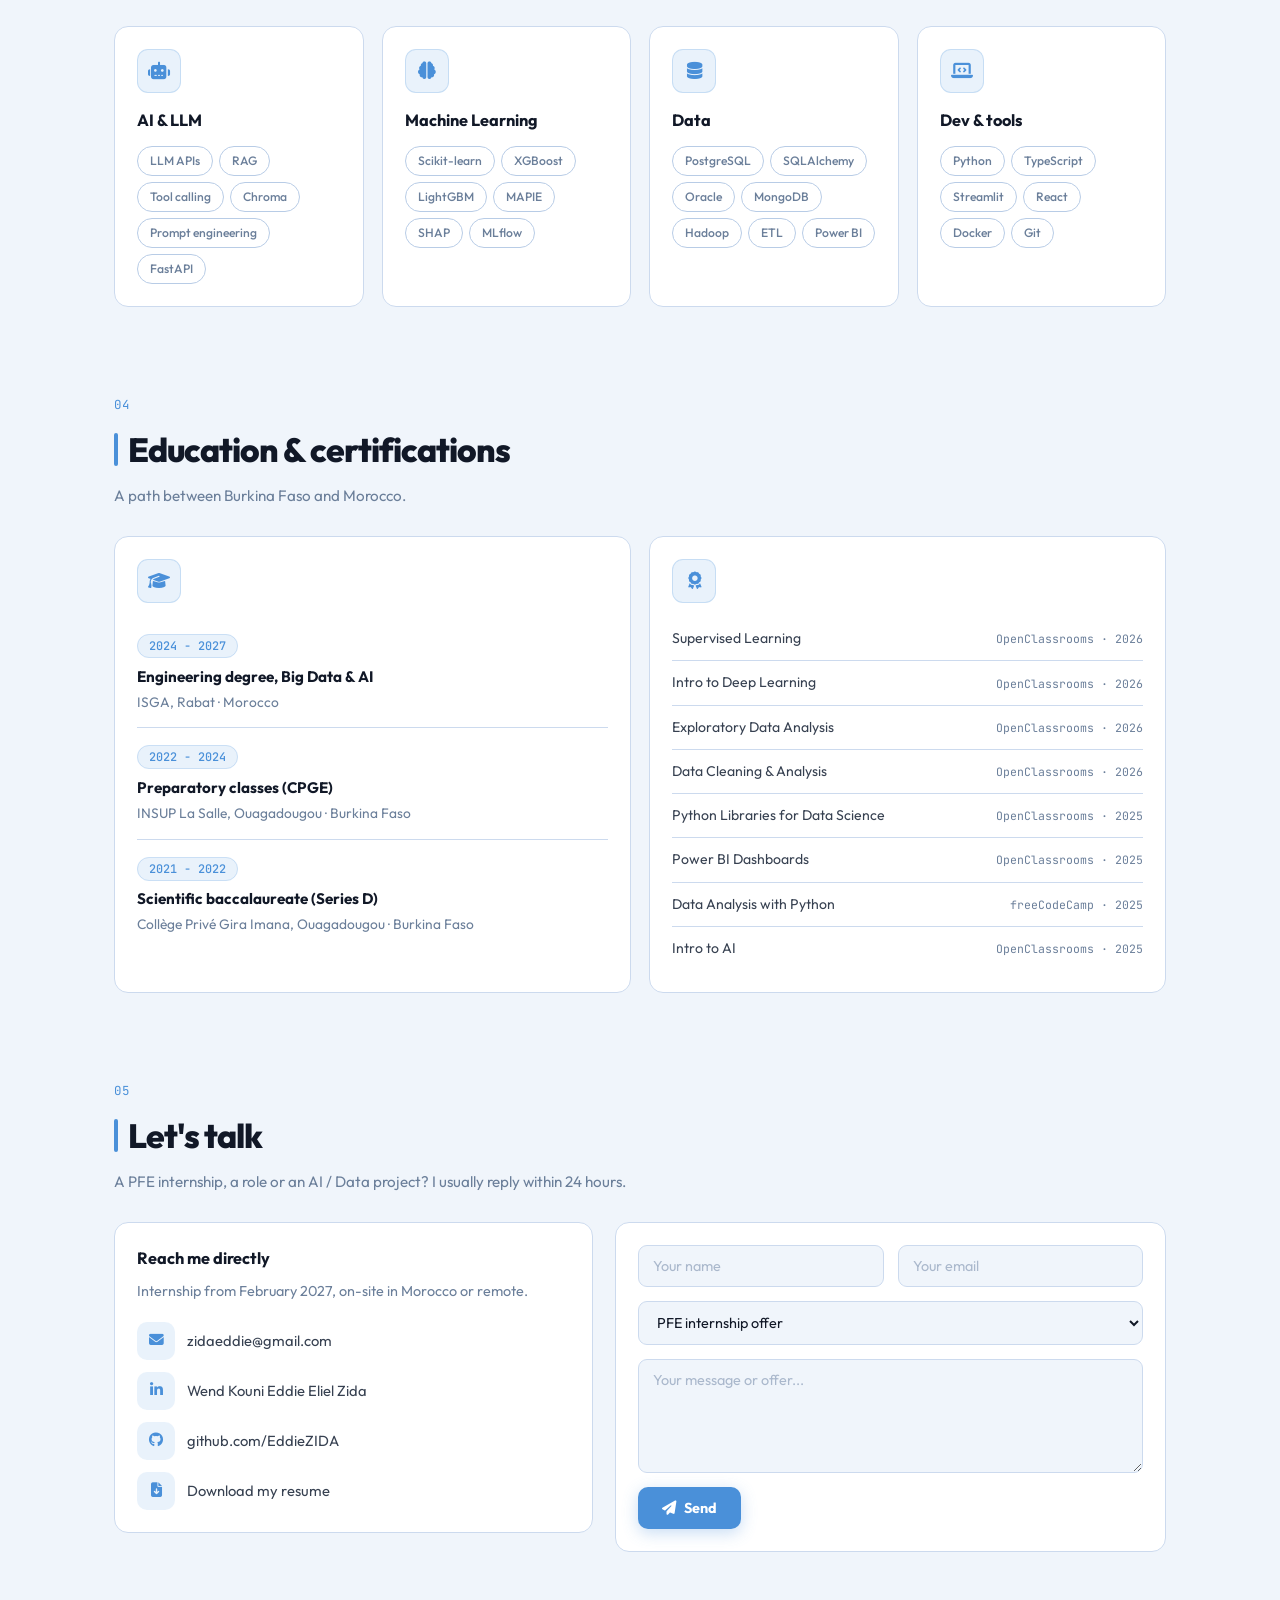
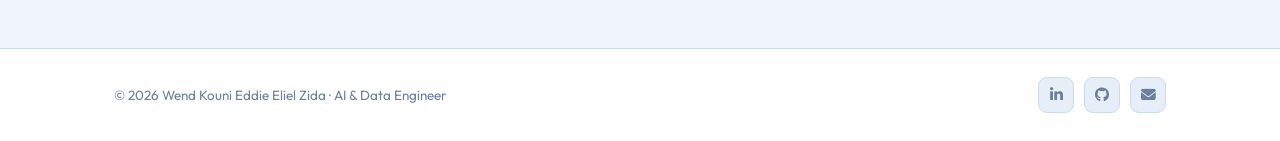
==== commit d6dc6233: "Expérience : Hakili Lab en premier" ====
--- a/index.html
+++ b/index.html
@@ -34,7 +34,7 @@
     </nav>
     <div class="nav-actions">
       <button class="lang-btn" id="lang-btn" aria-label="Changer de langue / Switch language"><b>FR</b> / EN</button>
-      <a href="cv.pdf" download class="cv-btn"><i class="fas fa-download"></i> <span class="fr">CV</span><span class="en">Resume</span></a>
+      <a href="cv-eddie-zida-fr.pdf" data-cv download class="cv-btn"><i class="fas fa-download"></i> <span class="fr">CV</span><span class="en">Resume</span></a>
       <button class="burger" id="burger" aria-label="Menu" aria-expanded="false"><i class="fas fa-bars"></i></button>
     </div>
   </div>
@@ -59,8 +59,8 @@
           <span class="en">I build AI systems that reach production: from the database to the model, all the way to the LLM.</span>
         </p>
         <p class="lead reveal">
-          <span class="fr">Élève-ingénieur en dernière année à l'<strong>ISGA Rabat</strong> (Big Data &amp; IA). En 2026, <strong>deux stages en IA</strong> : modules LLM chez 3LM Solutions et socle de données d'une plateforme de correction par LLM chez Hakili Lab.</span>
-          <span class="en">Final-year engineering student at <strong>ISGA Rabat</strong> (Big Data &amp; AI). In 2026, <strong>two AI internships</strong>: LLM modules at 3LM Solutions and the data layer of an LLM grading platform at Hakili Lab.</span>
+          <span class="fr">Élève-ingénieur en dernière année à l'<strong>ISGA Rabat</strong> (Big Data &amp; IA). En 2026, <strong>deux stages en IA</strong> : socle de données d'une plateforme de correction par LLM chez Hakili Lab et modules LLM chez 3LM Solutions.</span>
+          <span class="en">Final-year engineering student at <strong>ISGA Rabat</strong> (Big Data &amp; AI). In 2026, <strong>two AI internships</strong>: the data layer of an LLM grading platform at Hakili Lab and LLM modules at 3LM Solutions.</span>
         </p>
         <div class="hero-ctas reveal">
           <a class="cta" href="#projects"><i class="fas fa-flask"></i> <span class="fr">Voir mes projets</span><span class="en">See my projects</span></a>
@@ -101,6 +101,21 @@
       <div class="card">
         <div class="xp-head">
           <div>
+            <h3><span class="fr">Stagiaire Data &amp; IA</span><span class="en">Data &amp; AI Intern</span></h3>
+            <div class="org">Hakili Lab · Ouagadougou</div>
+          </div>
+          <span class="date"><span class="fr">Juil. - Sept. 2026</span><span class="en">Jul - Sep 2026</span></span>
+        </div>
+        <p class="fr">Conception du socle de données, d'identité et de traçabilité (PostgreSQL) d'une plateforme qui corrige des copies de maths manuscrites avec un LLM. Contribution à <a href="#projects">Chat'Maths</a>, le tuteur de maths par RAG, et développement du site web de l'entreprise. C'est aussi durant cette période que j'ai développé <a href="#projects">Griot</a>, un agent d'actualité par RAG.</p>
+        <p class="en">Designed the data, identity and traceability layer (PostgreSQL) of a platform that grades handwritten math exams with an LLM. Contributed to <a href="#projects">Chat'Maths</a>, the RAG-based math tutor, and built the company website. During this period I also built <a href="#projects">Griot</a>, a RAG-based news agent.</p>
+        <div class="stack"><span class="pill">PostgreSQL</span><span class="pill">SQLAlchemy</span><span class="pill">Alembic</span><span class="pill">RAG</span><span class="pill">LLM</span><span class="pill">Streamlit</span></div>
+      </div>
+    </div>
+
+    <div class="timeline-item reveal">
+      <div class="card">
+        <div class="xp-head">
+          <div>
             <h3><span class="fr">Stagiaire Ingénieur IA</span><span class="en">AI Engineer Intern</span></h3>
             <div class="org">3LM Solutions · <span class="fr">à distance</span><span class="en">remote</span></div>
           </div>
@@ -109,21 +124,6 @@
         <p class="fr">Développement de modules LLM pour un moteur d'analyse conversationnelle qui évalue des appels commerciaux et produit un retour exploitable pour les superviseurs.</p>
         <p class="en">Built LLM modules for a conversational analytics engine that reviews sales calls and gives supervisors actionable feedback.</p>
         <div class="stack"><span class="pill">LLM</span><span class="pill">Prompt engineering</span><span class="pill">NestJS</span><span class="pill">TypeScript</span></div>
-      </div>
-    </div>
-
-    <div class="timeline-item reveal">
-      <div class="card">
-        <div class="xp-head">
-          <div>
-            <h3><span class="fr">Stagiaire Data &amp; IA</span><span class="en">Data &amp; AI Intern</span></h3>
-            <div class="org">Hakili Lab · Ouagadougou</div>
-          </div>
-          <span class="date"><span class="fr">Juil. - Sept. 2026</span><span class="en">Jul - Sep 2026</span></span>
-        </div>
-        <p class="fr">Conception du socle de données, d'identité et de traçabilité (PostgreSQL) d'une plateforme qui corrige des copies de maths manuscrites avec un LLM. Contribution à <a href="#projects">Chat'Maths</a>, le tuteur de maths par RAG, et développement du site web de l'entreprise. C'est aussi durant cette période que j'ai développé <a href="#projects">Griot</a>, un agent d'actualité par RAG.</p>
-        <p class="en">Designed the data, identity and traceability layer (PostgreSQL) of a platform that grades handwritten math exams with an LLM. Contributed to <a href="#projects">Chat'Maths</a>, the RAG-based math tutor, and built the company website. During this period I also built <a href="#projects">Griot</a>, a RAG-based news agent.</p>
-        <div class="stack"><span class="pill">PostgreSQL</span><span class="pill">SQLAlchemy</span><span class="pill">Alembic</span><span class="pill">RAG</span><span class="pill">LLM</span><span class="pill">Streamlit</span></div>
       </div>
     </div>
 
@@ -485,7 +485,7 @@
         <a href="mailto:zidaeddie@gmail.com"><i class="fas fa-envelope"></i> zidaeddie@gmail.com</a>
         <a href="https://www.linkedin.com/in/wend-kouni-eddie-eliel-zida-501815260/" target="_blank" rel="noopener"><i class="fab fa-linkedin-in"></i> Wend Kouni Eddie Eliel Zida</a>
         <a href="https://github.com/EddieZIDA" target="_blank" rel="noopener"><i class="fab fa-github"></i> github.com/EddieZIDA</a>
-        <a href="cv.pdf" download><i class="fas fa-file-arrow-down"></i> <span class="fr">Télécharger mon CV</span><span class="en">Download my resume</span></a>
+        <a href="cv-eddie-zida-fr.pdf" data-cv download><i class="fas fa-file-arrow-down"></i> <span class="fr">Télécharger mon CV</span><span class="en">Download my resume</span></a>
       </div>
     </div>
     <div class="card">
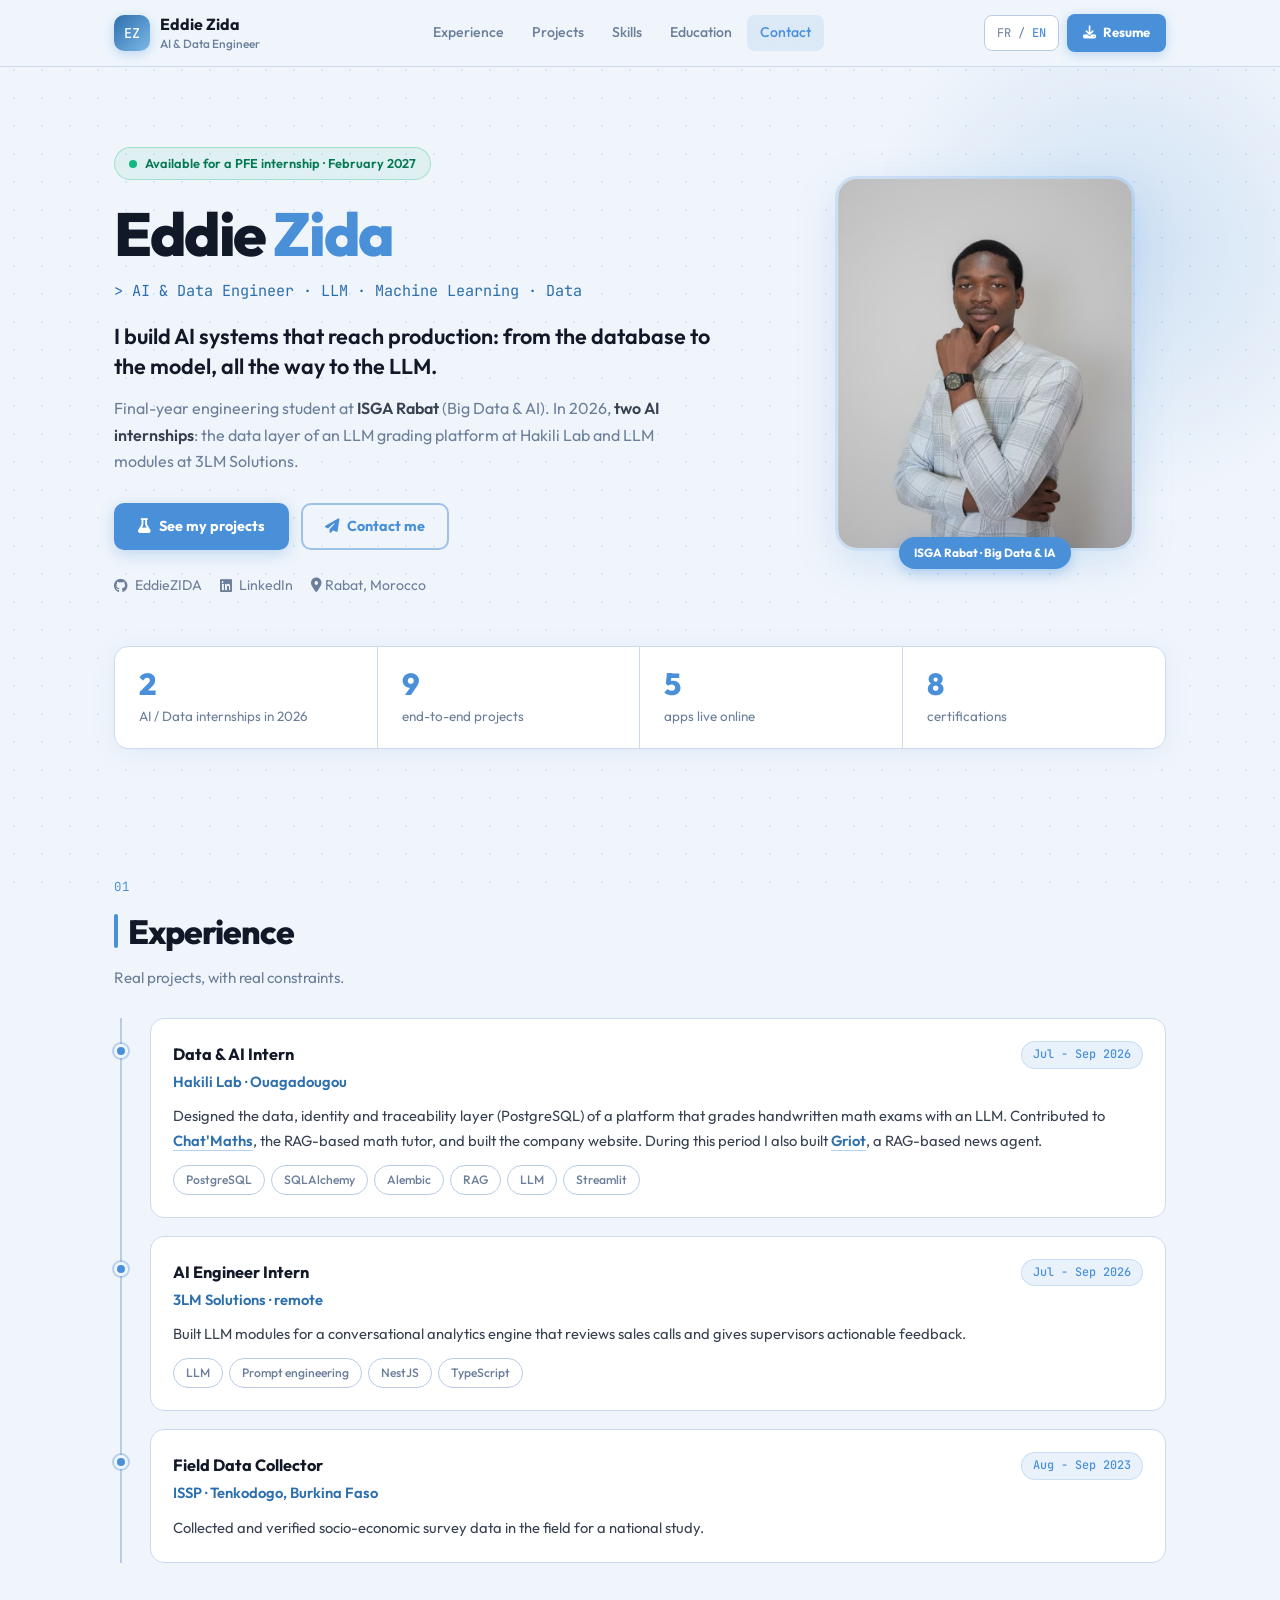
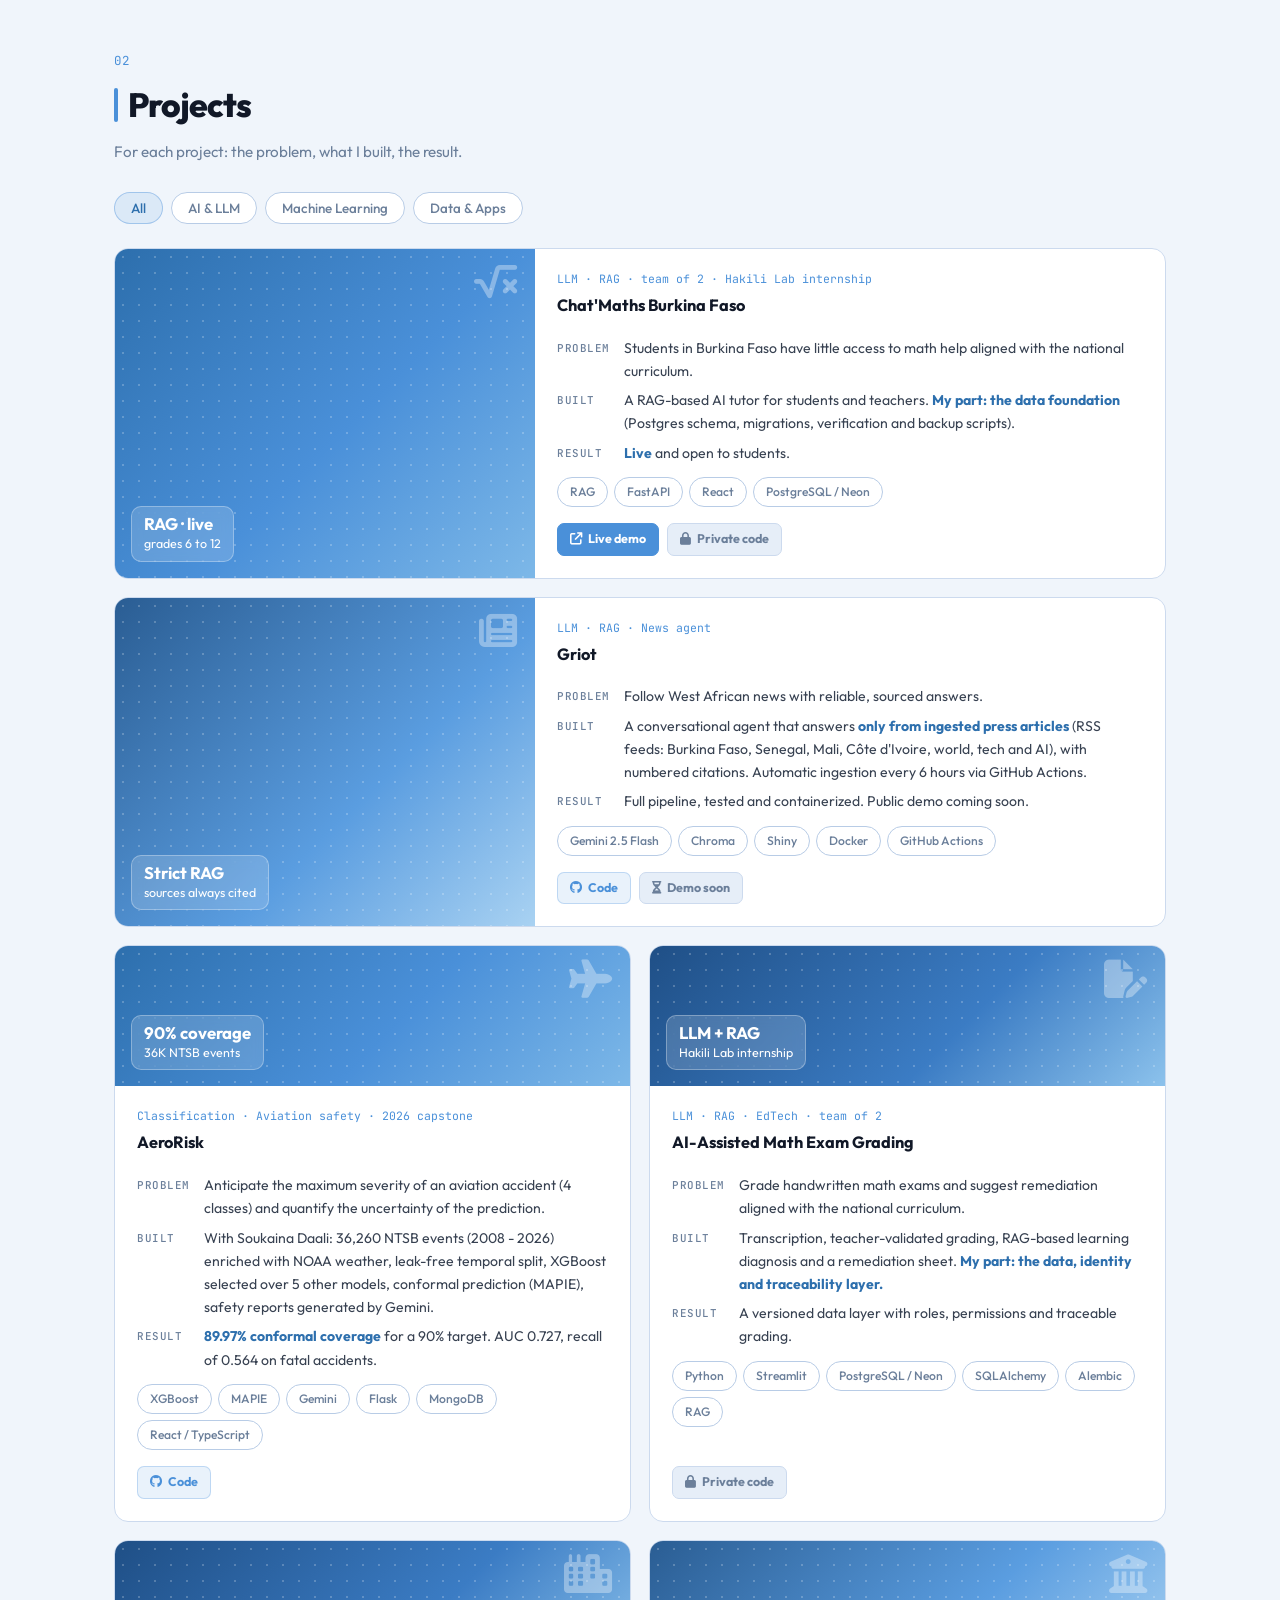
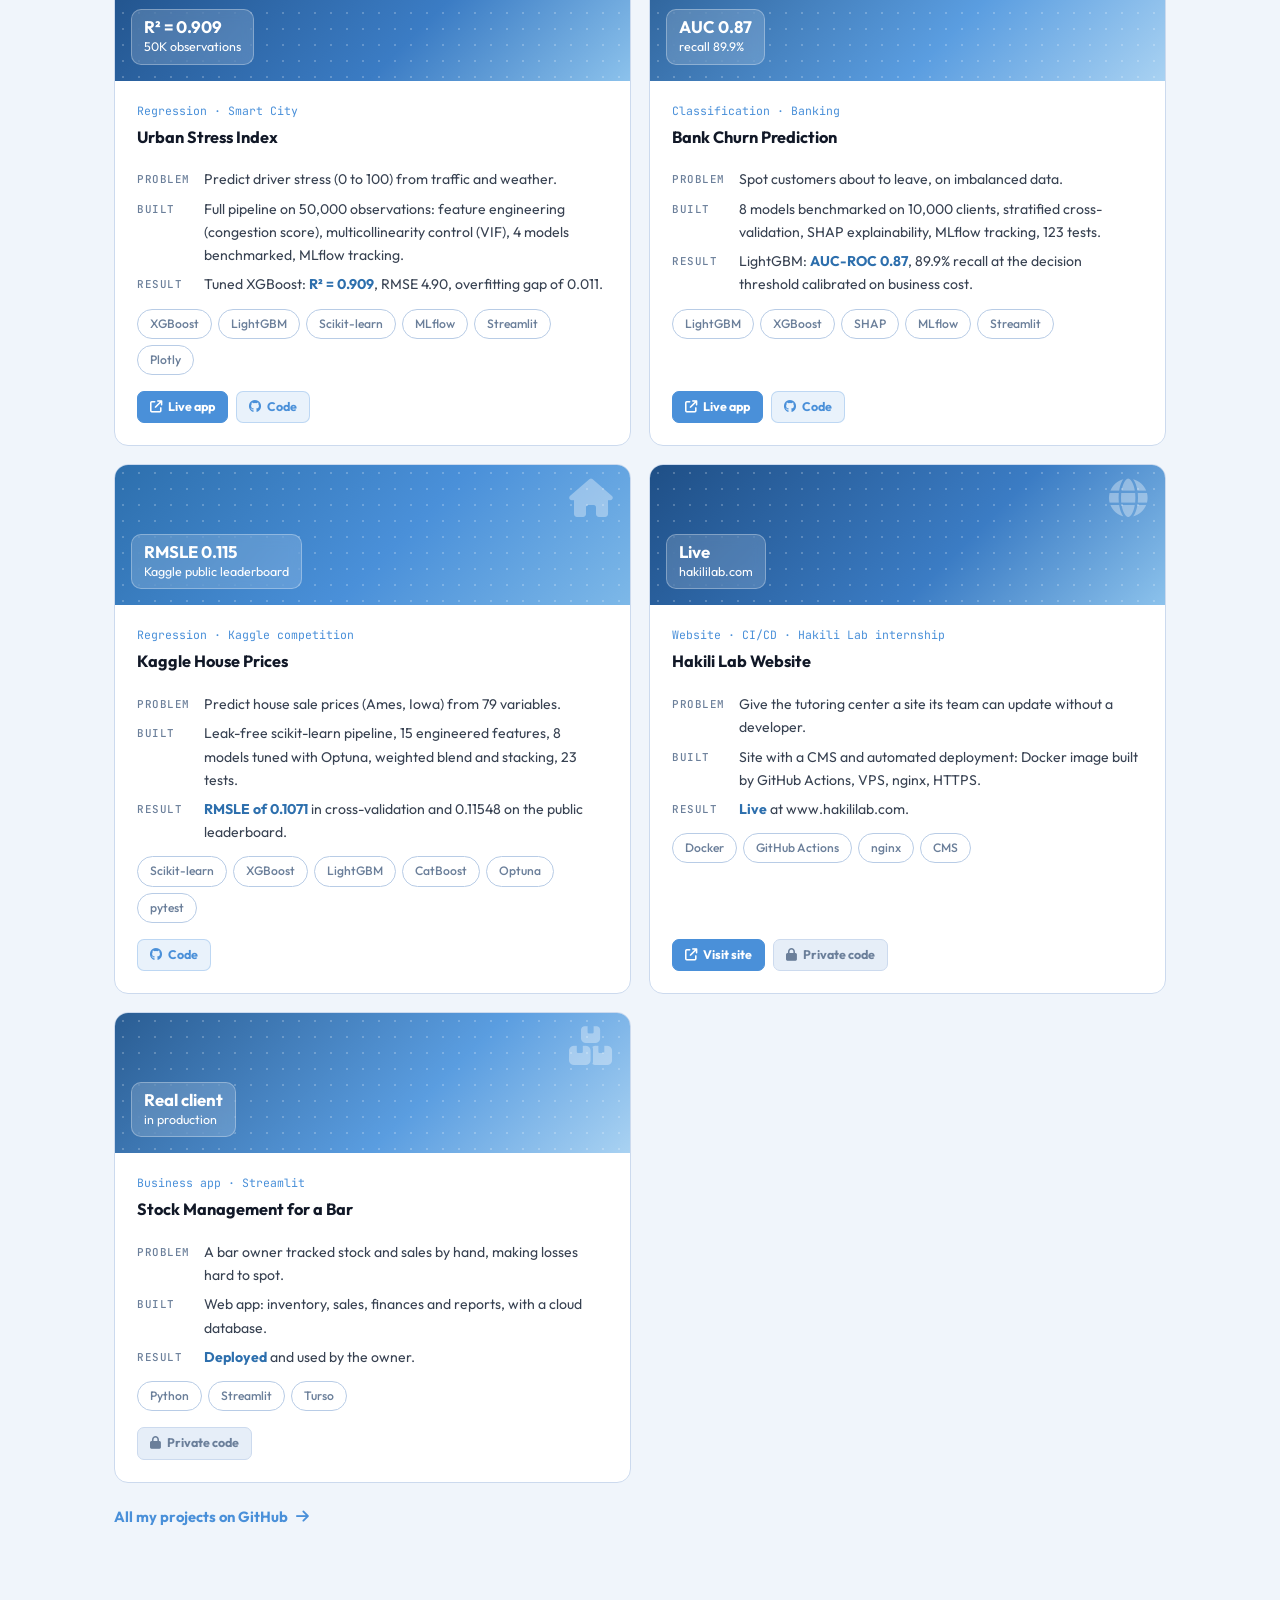
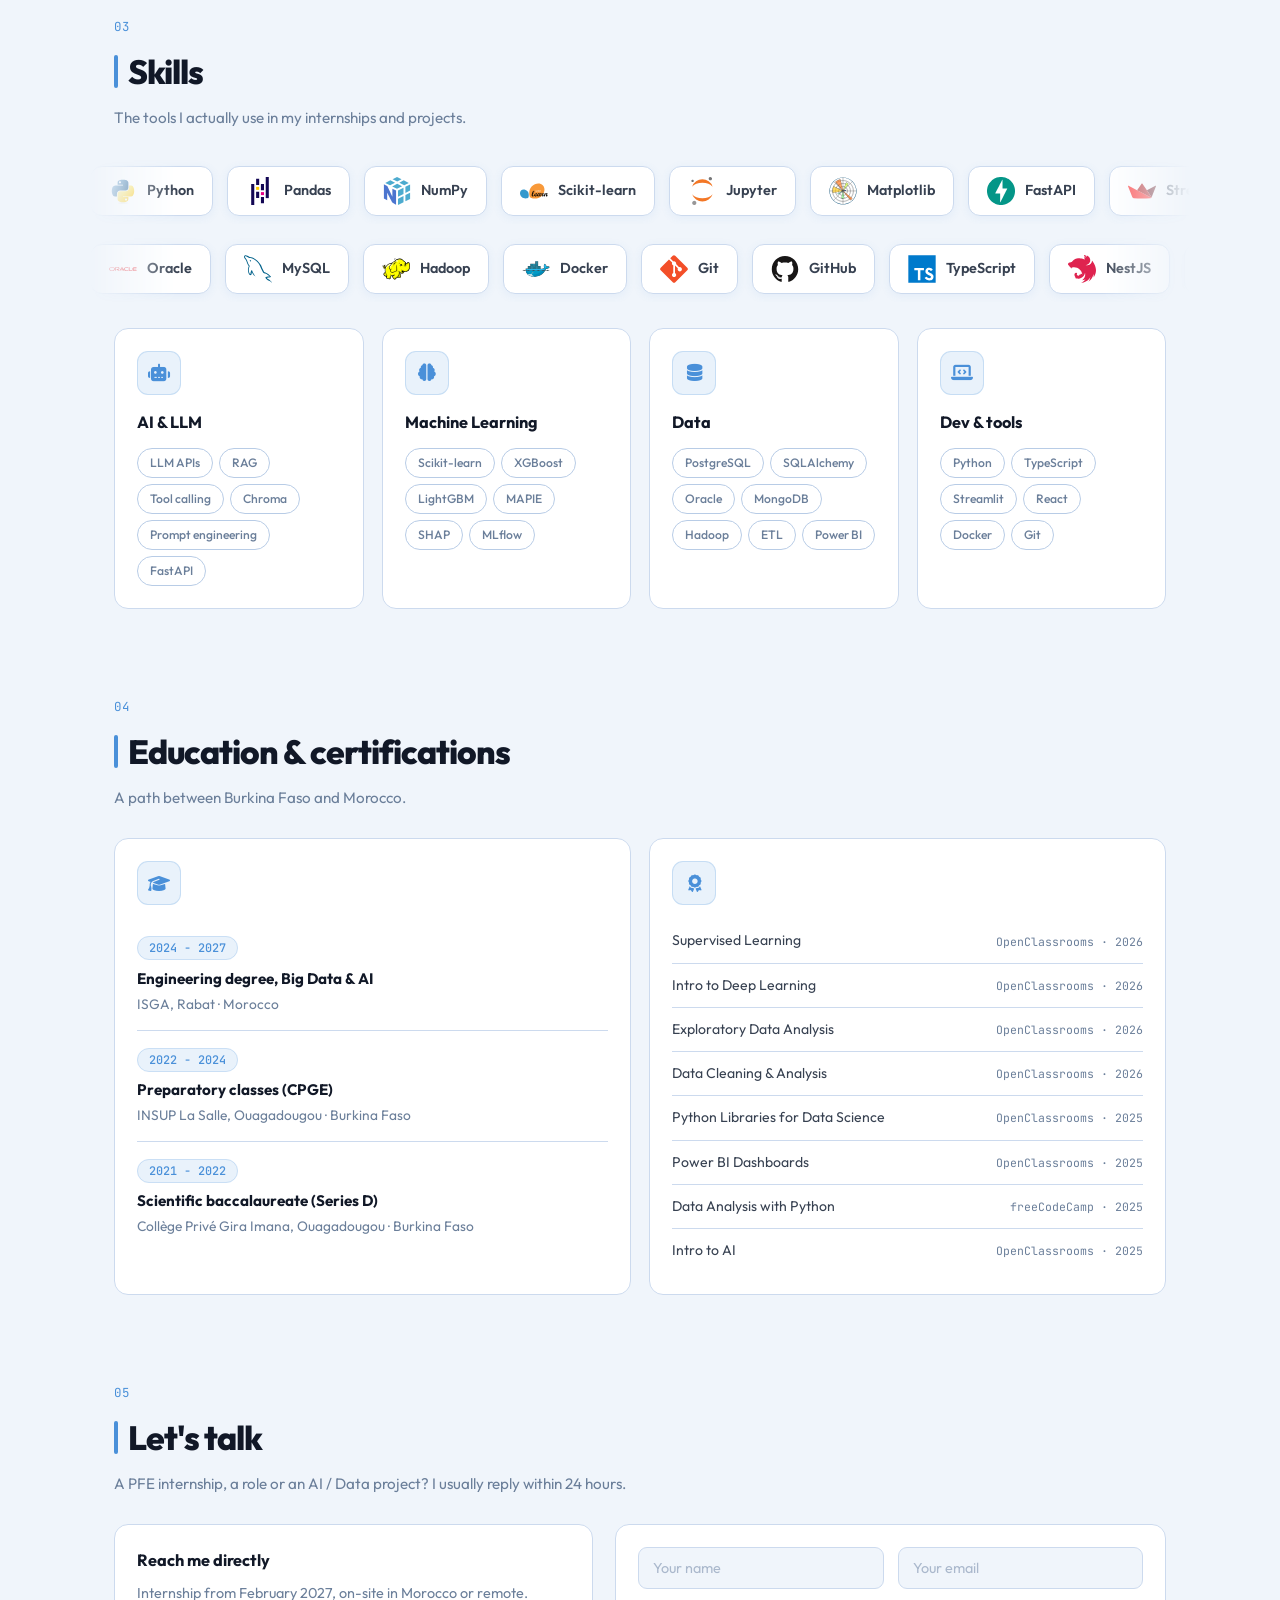
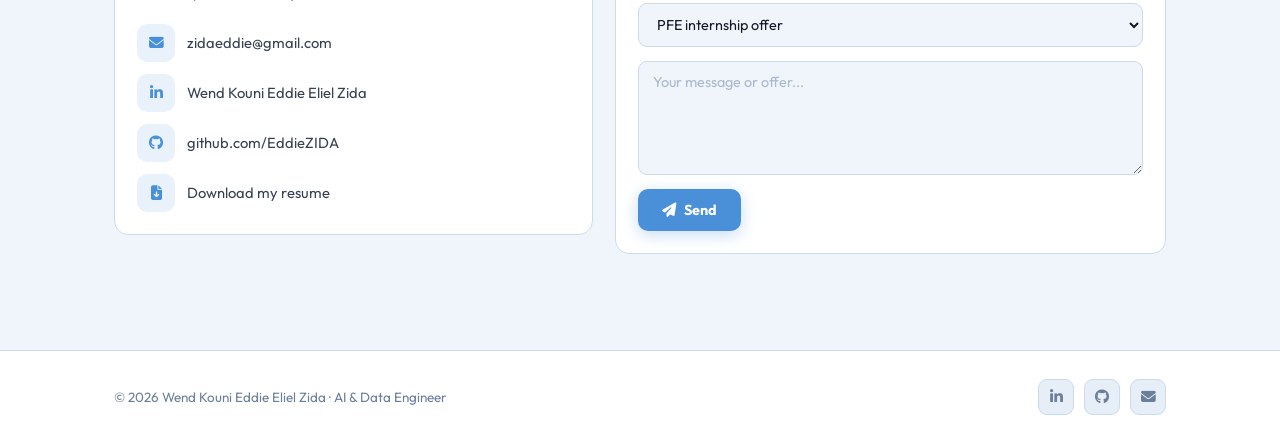
==== commit 2c1eadfd: "Projets : Griot en projet phare" ====
--- a/index.html
+++ b/index.html
@@ -185,7 +185,8 @@
       </div>
     </article>
 
-    <article class="card project" data-cat="llm">
+    <!-- Projet phare -->
+    <article class="card project featured" data-cat="llm">
       <div class="cover alt2"><i class="fas fa-newspaper"></i><div class="metric"><b><span class="fr">RAG strict</span><span class="en">Strict RAG</span></b><span class="fr">sources toujours citées</span><span class="en">sources always cited</span></div></div>
       <div class="project-body">
         <div class="project-type"><span class="fr">LLM · RAG · Agent d'actualité</span><span class="en">LLM · RAG · News agent</span></div>
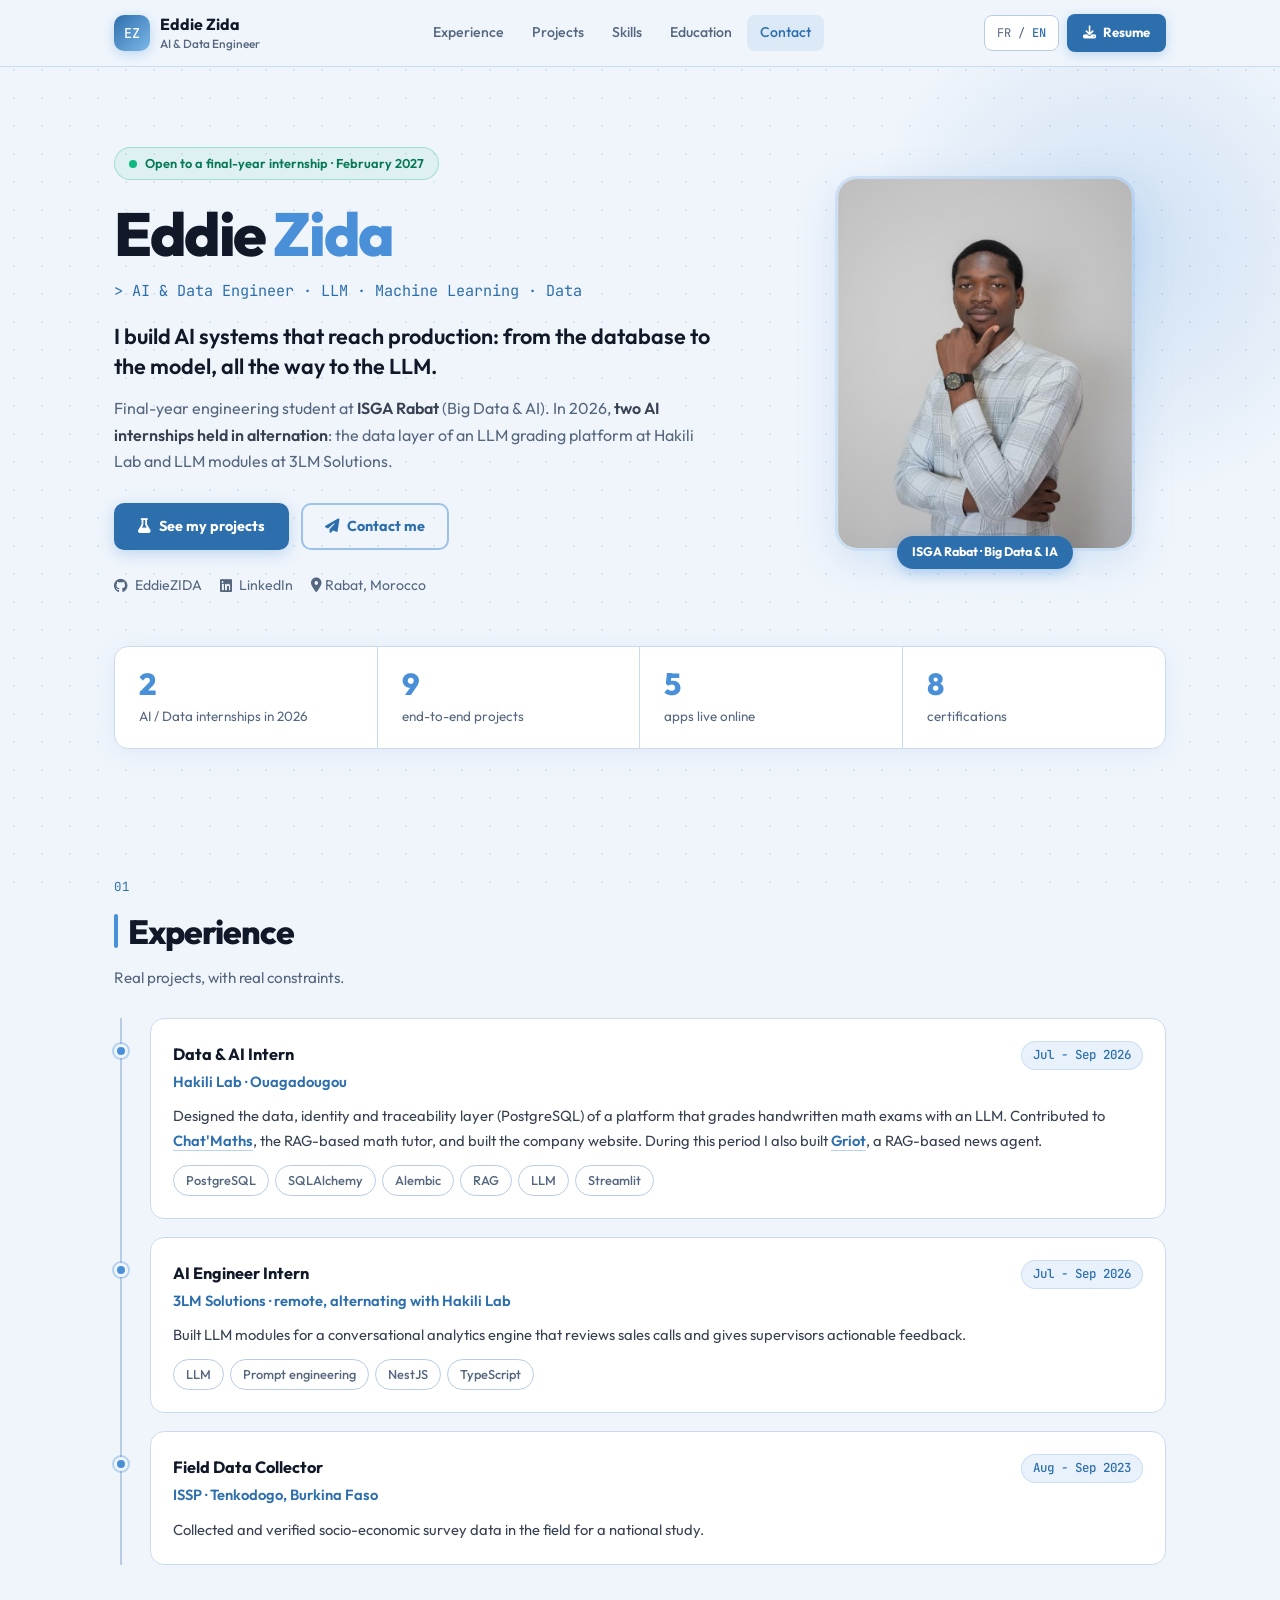
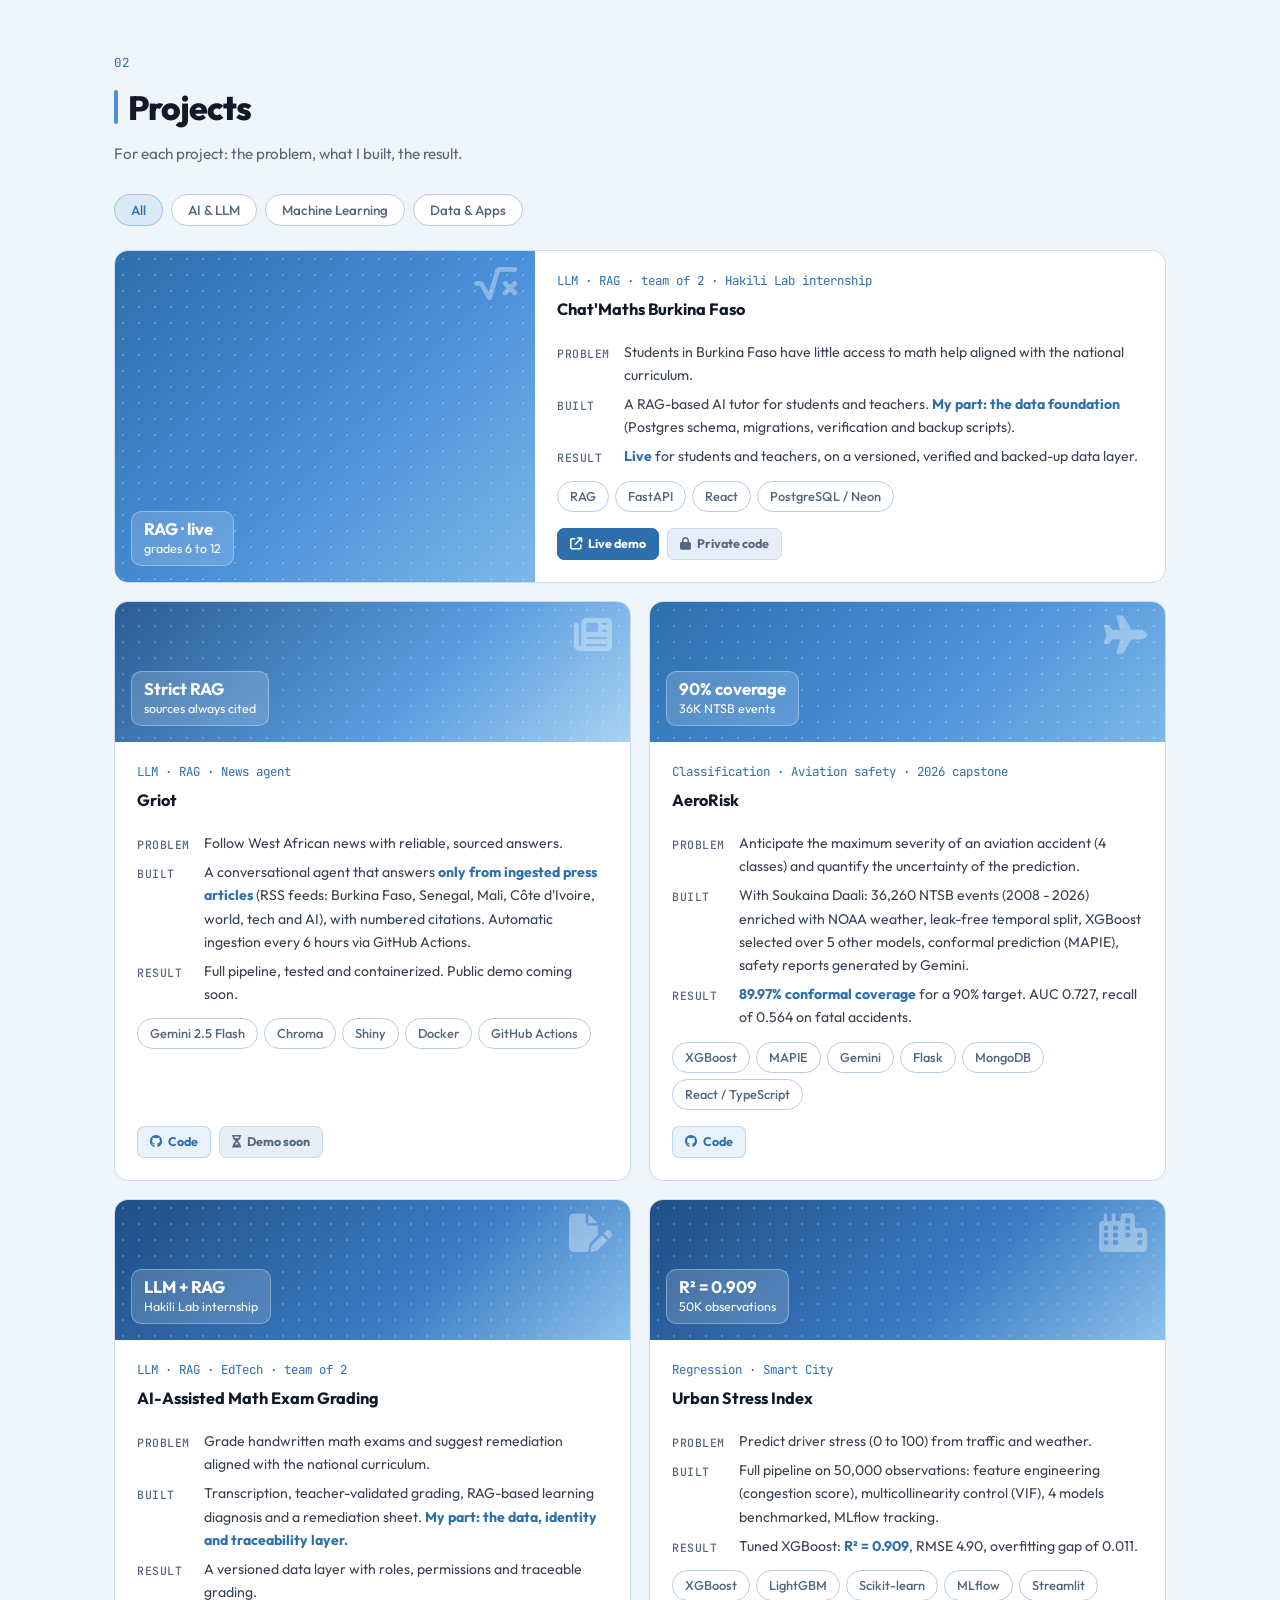
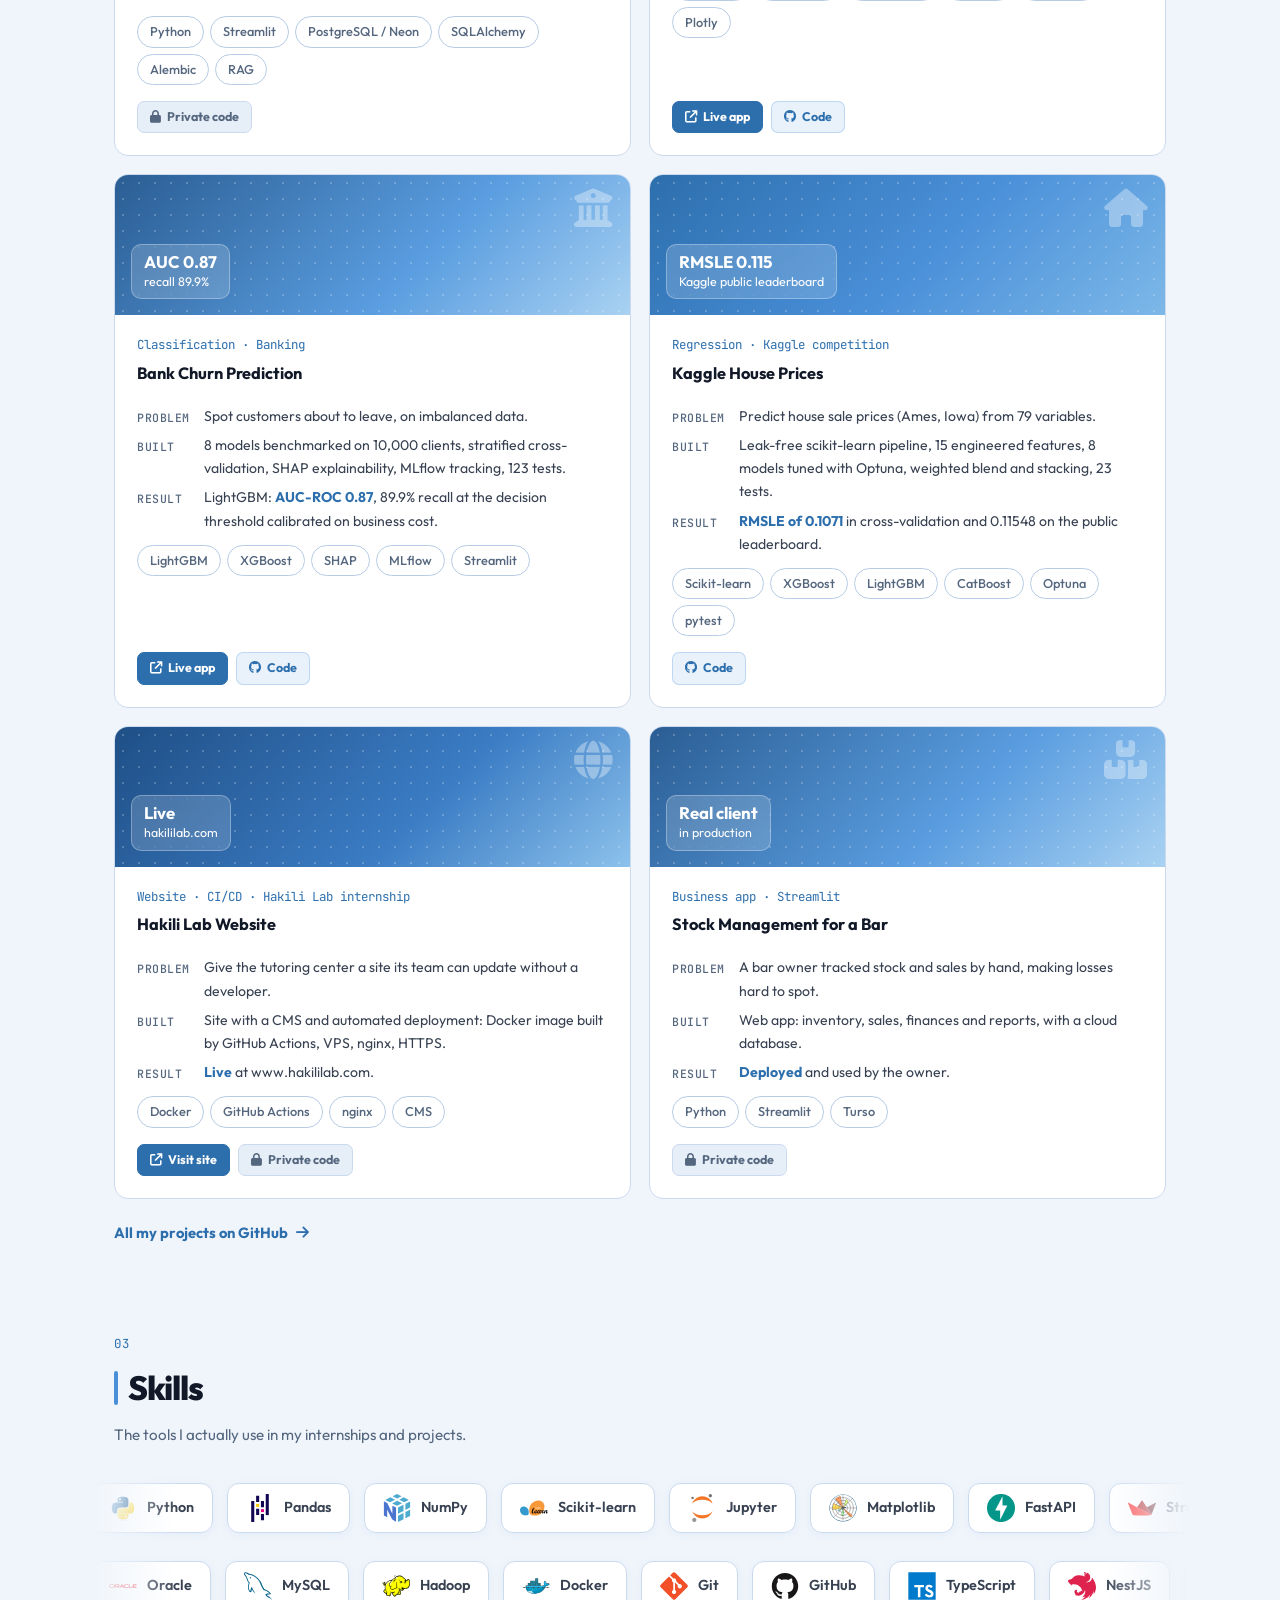
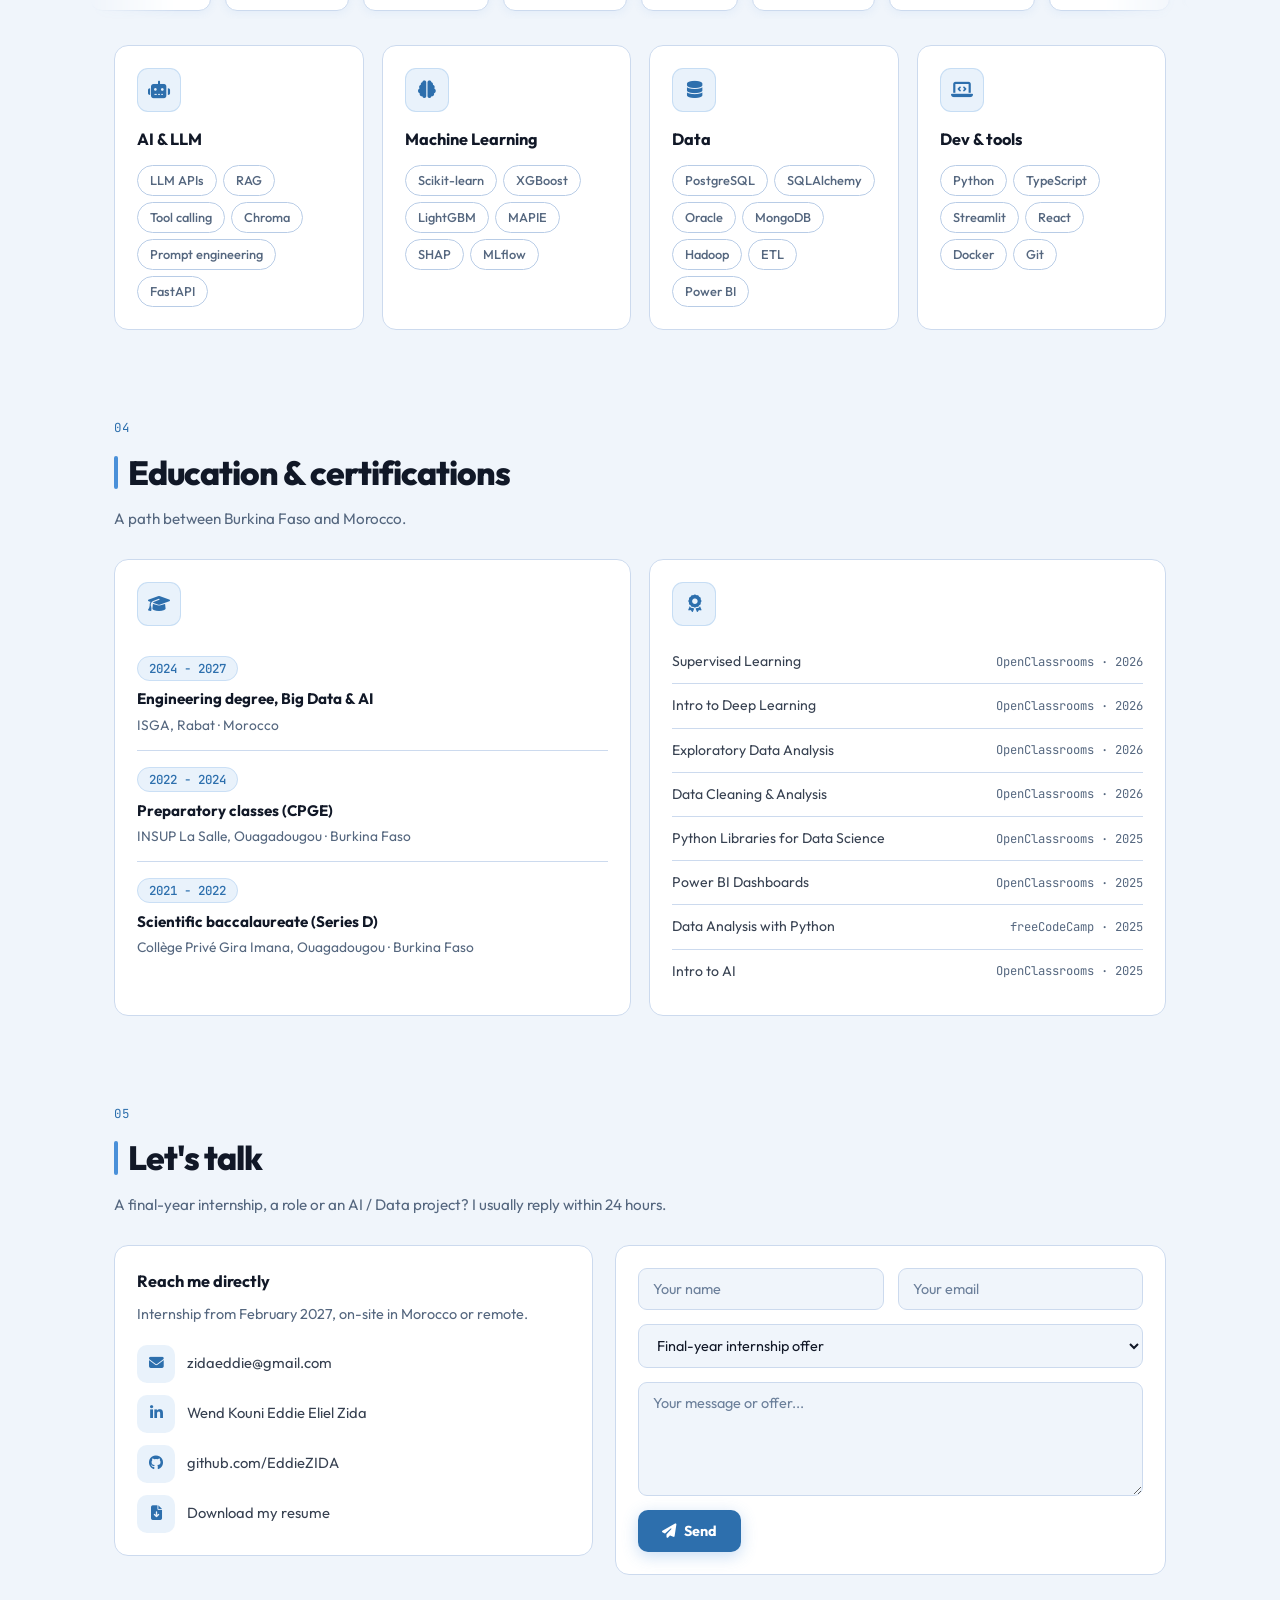
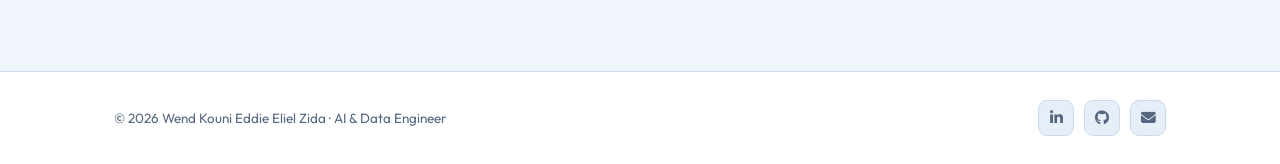
==== commit 29f8f37f: "Portfolio : formulaire actif, accessibilité AA, SEO et aperçu de partage - Formulaire branché sur Fo" ====
--- a/index.html
+++ b/index.html
@@ -6,17 +6,58 @@
   <title>Eddie Zida · AI &amp; Data Engineer</title>
   <meta name="description" content="Eddie Zida, élève-ingénieur Big Data & IA à l'ISGA Rabat. Systèmes LLM, machine learning et plateformes de données. Disponible pour un stage PFE à partir de février 2027.">
   <meta name="author" content="Wend Kouni Eddie Eliel Zida">
+  <meta name="theme-color" content="#2d6fad">
+  <link rel="canonical" href="https://eddiezida.github.io/">
+  <script>document.documentElement.classList.add('js');</script>
   <!-- Aperçu lors d'un partage (LinkedIn, WhatsApp...) -->
   <meta property="og:type" content="website">
+  <meta property="og:site_name" content="Eddie Zida">
+  <meta property="og:locale" content="fr_FR">
+  <meta property="og:locale:alternate" content="en_US">
   <meta property="og:title" content="Eddie Zida · AI & Data Engineer">
   <meta property="og:description" content="Je construis des systèmes d'IA qui vont jusqu'en production, de la donnée au LLM. Disponible pour un PFE en février 2027.">
-  <meta property="og:image" content="https://eddiezida.github.io/eddie1.jpg">
+  <meta property="og:image" content="https://eddiezida.github.io/og-image.jpg">
+  <meta property="og:image:width" content="1200">
+  <meta property="og:image:height" content="630">
+  <meta property="og:image:alt" content="Eddie Zida, AI &amp; Data Engineer, disponible pour un stage PFE en février 2027">
   <meta property="og:url" content="https://eddiezida.github.io/">
+  <meta name="twitter:card" content="summary_large_image">
+  <meta name="twitter:title" content="Eddie Zida · AI &amp; Data Engineer">
+  <meta name="twitter:description" content="Je construis des systèmes d'IA qui vont jusqu'en production, de la donnée au LLM. Disponible pour un PFE en février 2027.">
+  <meta name="twitter:image" content="https://eddiezida.github.io/og-image.jpg">
   <link rel="icon" href="data:image/svg+xml,%3Csvg xmlns='http://www.w3.org/2000/svg' viewBox='0 0 64 64'%3E%3Crect width='64' height='64' rx='14' fill='%234a90d9'/%3E%3Ctext x='50%25' y='56%25' dominant-baseline='middle' text-anchor='middle' font-family='monospace' font-size='26' fill='white'%3EEZ%3C/text%3E%3C/svg%3E">
+  <link rel="preconnect" href="https://fonts.googleapis.com">
+  <link rel="preconnect" href="https://fonts.gstatic.com" crossorigin>
+  <link rel="stylesheet" href="https://fonts.googleapis.com/css2?family=Outfit:wght@300;400;500;600;700;800&family=JetBrains+Mono:wght@400;500&display=swap">
   <link rel="stylesheet" href="style.css">
   <link rel="stylesheet" href="https://cdnjs.cloudflare.com/ajax/libs/font-awesome/6.5.0/css/all.min.css">
+  <script type="application/ld+json">
+  {
+    "@context": "https://schema.org",
+    "@type": "Person",
+    "name": "Eddie Zida",
+    "alternateName": "Wend Kouni Eddie Eliel Zida",
+    "jobTitle": "AI & Data Engineer",
+    "description": "Élève-ingénieur Big Data & IA à l'ISGA Rabat : systèmes LLM, machine learning et plateformes de données.",
+    "url": "https://eddiezida.github.io/",
+    "image": "https://eddiezida.github.io/eddie1.jpg",
+    "email": "mailto:zidaeddie@gmail.com",
+    "address": { "@type": "PostalAddress", "addressLocality": "Rabat", "addressCountry": "MA" },
+    "alumniOf": [
+      { "@type": "CollegeOrUniversity", "name": "ISGA Rabat" },
+      { "@type": "EducationalOrganization", "name": "INSUP La Salle, Ouagadougou" }
+    ],
+    "knowsAbout": ["Large Language Models", "RAG", "Machine Learning", "Data Engineering", "PostgreSQL", "XGBoost", "Conformal prediction"],
+    "sameAs": [
+      "https://github.com/EddieZIDA",
+      "https://www.linkedin.com/in/wend-kouni-eddie-eliel-zida-501815260/"
+    ]
+  }
+  </script>
 </head>
 <body>
+
+<a class="skip-link" href="#top"><span class="fr">Aller au contenu</span><span class="en">Skip to content</span></a>
 
 <!-- ================= HEADER ================= -->
 <header class="site-header">
@@ -34,13 +75,13 @@
     </nav>
     <div class="nav-actions">
       <button class="lang-btn" id="lang-btn" aria-label="Changer de langue / Switch language"><b>FR</b> / EN</button>
-      <a href="cv-eddie-zida-fr.pdf" data-cv download class="cv-btn"><i class="fas fa-download"></i> <span class="fr">CV</span><span class="en">Resume</span></a>
-      <button class="burger" id="burger" aria-label="Menu" aria-expanded="false"><i class="fas fa-bars"></i></button>
+      <a href="cv-eddie-zida-fr.pdf" data-cv download class="cv-btn"><i class="fas fa-download" aria-hidden="true"></i> <span class="fr">CV</span><span class="en">Resume</span></a>
+      <button class="burger" id="burger" aria-label="Menu" aria-expanded="false"><i class="fas fa-bars" aria-hidden="true"></i></button>
     </div>
   </div>
 </header>
 
-<main id="top">
+<main id="top" tabindex="-1">
 
 <!-- ================= HERO ================= -->
 <section class="hero">
@@ -50,7 +91,7 @@
         <div class="hero-eyebrow reveal">
           <span class="dot"></span>
           <span class="fr">Disponible pour un stage PFE · février 2027</span>
-          <span class="en">Available for a PFE internship · February 2027</span>
+          <span class="en">Open to a final-year internship · February 2027</span>
         </div>
         <h1 class="reveal">Eddie <span class="highlight">Zida</span></h1>
         <div class="role reveal">&gt; AI &amp; Data Engineer · LLM · Machine Learning · Data</div>
@@ -59,21 +100,21 @@
           <span class="en">I build AI systems that reach production: from the database to the model, all the way to the LLM.</span>
         </p>
         <p class="lead reveal">
-          <span class="fr">Élève-ingénieur en dernière année à l'<strong>ISGA Rabat</strong> (Big Data &amp; IA). En 2026, <strong>deux stages en IA</strong> : socle de données d'une plateforme de correction par LLM chez Hakili Lab et modules LLM chez 3LM Solutions.</span>
-          <span class="en">Final-year engineering student at <strong>ISGA Rabat</strong> (Big Data &amp; AI). In 2026, <strong>two AI internships</strong>: the data layer of an LLM grading platform at Hakili Lab and LLM modules at 3LM Solutions.</span>
+          <span class="fr">Élève-ingénieur en dernière année à l'<strong>ISGA Rabat</strong> (Big Data &amp; IA). En 2026, <strong>deux stages en IA menés en alternance</strong> : socle de données d'une plateforme de correction par LLM chez Hakili Lab et modules LLM chez 3LM Solutions.</span>
+          <span class="en">Final-year engineering student at <strong>ISGA Rabat</strong> (Big Data &amp; AI). In 2026, <strong>two AI internships held in alternation</strong>: the data layer of an LLM grading platform at Hakili Lab and LLM modules at 3LM Solutions.</span>
         </p>
         <div class="hero-ctas reveal">
-          <a class="cta" href="#projects"><i class="fas fa-flask"></i> <span class="fr">Voir mes projets</span><span class="en">See my projects</span></a>
-          <a class="cta-outline" href="#contact"><i class="fas fa-paper-plane"></i> <span class="fr">Me contacter</span><span class="en">Contact me</span></a>
+          <a class="cta" href="#projects"><i class="fas fa-flask" aria-hidden="true"></i> <span class="fr">Voir mes projets</span><span class="en">See my projects</span></a>
+          <a class="cta-outline" href="#contact"><i class="fas fa-paper-plane" aria-hidden="true"></i> <span class="fr">Me contacter</span><span class="en">Contact me</span></a>
         </div>
         <div class="hero-links reveal">
-          <a href="https://github.com/EddieZIDA" target="_blank" rel="noopener"><i class="fab fa-github"></i> EddieZIDA</a>
-          <a href="https://www.linkedin.com/in/wend-kouni-eddie-eliel-zida-501815260/" target="_blank" rel="noopener"><i class="fab fa-linkedin"></i> LinkedIn</a>
-          <span><i class="fas fa-location-dot"></i> <span class="fr">Rabat, Maroc</span><span class="en">Rabat, Morocco</span></span>
+          <a href="https://github.com/EddieZIDA" target="_blank" rel="noopener"><i class="fab fa-github" aria-hidden="true"></i> EddieZIDA</a>
+          <a href="https://www.linkedin.com/in/wend-kouni-eddie-eliel-zida-501815260/" target="_blank" rel="noopener"><i class="fab fa-linkedin" aria-hidden="true"></i> LinkedIn</a>
+          <span><i class="fas fa-location-dot" aria-hidden="true"></i> <span class="fr">Rabat, Maroc</span><span class="en">Rabat, Morocco</span></span>
         </div>
       </div>
       <div class="hero-image reveal">
-        <img src="eddie1.jpg" alt="Portrait d'Eddie Zida">
+        <img src="eddie1.jpg" alt="Portrait d'Eddie Zida" width="691" height="947" fetchpriority="high">
         <span class="hero-badge">ISGA Rabat · Big Data &amp; IA</span>
       </div>
     </div>
@@ -117,7 +158,7 @@
         <div class="xp-head">
           <div>
             <h3><span class="fr">Stagiaire Ingénieur IA</span><span class="en">AI Engineer Intern</span></h3>
-            <div class="org">3LM Solutions · <span class="fr">à distance</span><span class="en">remote</span></div>
+            <div class="org">3LM Solutions · <span class="fr">à distance, en alternance avec Hakili Lab</span><span class="en">remote, alternating with Hakili Lab</span></div>
           </div>
           <span class="date"><span class="fr">Juil. - Sept. 2026</span><span class="en">Jul - Sep 2026</span></span>
         </div>
@@ -152,18 +193,18 @@
     <span class="en">For each project: the problem, what I built, the result.</span>
   </p>
 
-  <div id="filters" class="reveal">
-    <button class="pill active" data-filter="all"><span class="fr">Tous</span><span class="en">All</span></button>
-    <button class="pill" data-filter="llm"><span class="fr">IA &amp; LLM</span><span class="en">AI &amp; LLM</span></button>
-    <button class="pill" data-filter="ml">Machine Learning</button>
-    <button class="pill" data-filter="data"><span class="fr">Data &amp; Applis</span><span class="en">Data &amp; Apps</span></button>
+  <div id="filters" class="reveal" role="group" aria-label="Filtrer les projets / Filter projects">
+    <button class="pill active" data-filter="all" aria-pressed="true"><span class="fr">Tous</span><span class="en">All</span></button>
+    <button class="pill" data-filter="llm" aria-pressed="false"><span class="fr">IA &amp; LLM</span><span class="en">AI &amp; LLM</span></button>
+    <button class="pill" data-filter="ml" aria-pressed="false">Machine Learning</button>
+    <button class="pill" data-filter="data" aria-pressed="false"><span class="fr">Data &amp; Applis</span><span class="en">Data &amp; Apps</span></button>
   </div>
 
   <div class="grid cols-2" id="grid">
 
     <!-- Projet phare -->
     <article class="card project featured" data-cat="llm">
-      <div class="cover"><i class="fas fa-square-root-variable"></i>
+      <div class="cover"><i class="fas fa-square-root-variable" aria-hidden="true"></i>
         <div class="metric"><b><span class="fr">RAG · en ligne</span><span class="en">RAG · live</span></b><span class="fr">de la 6e à la Terminale</span><span class="en">grades 6 to 12</span></div>
       </div>
       <div class="project-body">
@@ -175,19 +216,18 @@
           <dt><span class="fr">Solution</span><span class="en">Built</span></dt>
           <dd><span class="fr">Un tuteur IA par RAG pour élèves et enseignants. <b>Ma part : le socle de données</b> (schéma Postgres, migrations, scripts de vérification et de sauvegarde).</span><span class="en">A RAG-based AI tutor for students and teachers. <b>My part: the data foundation</b> (Postgres schema, migrations, verification and backup scripts).</span></dd>
           <dt><span class="fr">Résultat</span><span class="en">Result</span></dt>
-          <dd><span class="fr"><b>En ligne</b> et accessible aux élèves.</span><span class="en"><b>Live</b> and open to students.</span></dd>
+          <dd><span class="fr"><b>En ligne</b> et ouvert aux élèves et aux enseignants, sur un socle de données versionné, vérifié et sauvegardé.</span><span class="en"><b>Live</b> for students and teachers, on a versioned, verified and backed-up data layer.</span></dd>
         </dl>
         <div class="stack"><span class="pill">RAG</span><span class="pill">FastAPI</span><span class="pill">React</span><span class="pill">PostgreSQL / Neon</span></div>
         <div class="links-row">
-          <a class="badge solid" href="https://amira.hakililab.com/" target="_blank" rel="noopener"><i class="fas fa-arrow-up-right-from-square"></i> <span class="fr">Démo</span><span class="en">Live demo</span></a>
-          <span class="badge off"><i class="fas fa-lock"></i> <span class="fr">Code privé</span><span class="en">Private code</span></span>
-        </div>
-      </div>
-    </article>
-
-    <!-- Projet phare -->
-    <article class="card project featured" data-cat="llm">
-      <div class="cover alt2"><i class="fas fa-newspaper"></i><div class="metric"><b><span class="fr">RAG strict</span><span class="en">Strict RAG</span></b><span class="fr">sources toujours citées</span><span class="en">sources always cited</span></div></div>
+          <a class="badge solid" href="https://amira.hakililab.com/" target="_blank" rel="noopener"><i class="fas fa-arrow-up-right-from-square" aria-hidden="true"></i> <span class="fr">Démo</span><span class="en">Live demo</span></a>
+          <span class="badge off"><i class="fas fa-lock" aria-hidden="true"></i> <span class="fr">Code privé</span><span class="en">Private code</span></span>
+        </div>
+      </div>
+    </article>
+
+    <article class="card project" data-cat="llm">
+      <div class="cover alt2"><i class="fas fa-newspaper" aria-hidden="true"></i><div class="metric"><b><span class="fr">RAG strict</span><span class="en">Strict RAG</span></b><span class="fr">sources toujours citées</span><span class="en">sources always cited</span></div></div>
       <div class="project-body">
         <div class="project-type"><span class="fr">LLM · RAG · Agent d'actualité</span><span class="en">LLM · RAG · News agent</span></div>
         <h3>Griot</h3>
@@ -201,14 +241,14 @@
         </dl>
         <div class="stack"><span class="pill">Gemini 2.5 Flash</span><span class="pill">Chroma</span><span class="pill">Shiny</span><span class="pill">Docker</span><span class="pill">GitHub Actions</span></div>
         <div class="links-row">
-          <a class="badge" href="https://github.com/EddieZIDA/griot" target="_blank" rel="noopener"><i class="fab fa-github"></i> Code</a>
-          <span class="badge off"><i class="fas fa-hourglass-half"></i> <span class="fr">Démo bientôt</span><span class="en">Demo soon</span></span>
+          <a class="badge" href="https://github.com/EddieZIDA/griot" target="_blank" rel="noopener"><i class="fab fa-github" aria-hidden="true"></i> Code</a>
+          <span class="badge off"><i class="fas fa-hourglass-half" aria-hidden="true"></i> <span class="fr">Démo bientôt</span><span class="en">Demo soon</span></span>
         </div>
       </div>
     </article>
 
     <article class="card project" data-cat="ml">
-      <div class="cover"><i class="fas fa-plane"></i><div class="metric"><b><span class="fr">Couverture 90 %</span><span class="en">90% coverage</span></b><span class="fr">36K événements NTSB</span><span class="en">36K NTSB events</span></div></div>
+      <div class="cover"><i class="fas fa-plane" aria-hidden="true"></i><div class="metric"><b><span class="fr">Couverture 90 %</span><span class="en">90% coverage</span></b><span class="fr">36K événements NTSB</span><span class="en">36K NTSB events</span></div></div>
       <div class="project-body">
         <div class="project-type"><span class="fr">Classification · Sécurité aérienne · PFA 2026</span><span class="en">Classification · Aviation safety · 2026 capstone</span></div>
         <h3>AeroRisk</h3>
@@ -222,13 +262,13 @@
         </dl>
         <div class="stack"><span class="pill">XGBoost</span><span class="pill">MAPIE</span><span class="pill">Gemini</span><span class="pill">Flask</span><span class="pill">MongoDB</span><span class="pill">React / TypeScript</span></div>
         <div class="links-row">
-          <a class="badge" href="https://github.com/EddieZIDA/aviation-risk-predictor" target="_blank" rel="noopener"><i class="fab fa-github"></i> Code</a>
+          <a class="badge" href="https://github.com/EddieZIDA/aviation-risk-predictor" target="_blank" rel="noopener"><i class="fab fa-github" aria-hidden="true"></i> Code</a>
         </div>
       </div>
     </article>
 
     <article class="card project" data-cat="llm">
-      <div class="cover alt"><i class="fas fa-file-pen"></i><div class="metric"><b><span class="fr">LLM + RAG</span><span class="en">LLM + RAG</span></b><span class="fr">stage Hakili Lab</span><span class="en">Hakili Lab internship</span></div></div>
+      <div class="cover alt"><i class="fas fa-file-pen" aria-hidden="true"></i><div class="metric"><b><span class="fr">LLM + RAG</span><span class="en">LLM + RAG</span></b><span class="fr">stage Hakili Lab</span><span class="en">Hakili Lab internship</span></div></div>
       <div class="project-body">
         <div class="project-type"><span class="fr">LLM · RAG · EdTech · binôme</span><span class="en">LLM · RAG · EdTech · team of 2</span></div>
         <h3><span class="fr">Correction de copies de maths assistée par IA</span><span class="en">AI-Assisted Math Exam Grading</span></h3>
@@ -242,13 +282,13 @@
         </dl>
         <div class="stack"><span class="pill">Python</span><span class="pill">Streamlit</span><span class="pill">PostgreSQL / Neon</span><span class="pill">SQLAlchemy</span><span class="pill">Alembic</span><span class="pill">RAG</span></div>
         <div class="links-row">
-          <span class="badge off"><i class="fas fa-lock"></i> <span class="fr">Code privé</span><span class="en">Private code</span></span>
+          <span class="badge off"><i class="fas fa-lock" aria-hidden="true"></i> <span class="fr">Code privé</span><span class="en">Private code</span></span>
         </div>
       </div>
     </article>
 
     <article class="card project" data-cat="ml">
-      <div class="cover alt"><i class="fas fa-city"></i><div class="metric"><b>R² = 0.909</b><span class="fr">50K observations</span><span class="en">50K observations</span></div></div>
+      <div class="cover alt"><i class="fas fa-city" aria-hidden="true"></i><div class="metric"><b><span class="fr">R² = 0,909</span><span class="en">R² = 0.909</span></b><span class="fr">50K observations</span><span class="en">50K observations</span></div></div>
       <div class="project-body">
         <div class="project-type"><span class="fr">Régression · Smart City</span><span class="en">Regression · Smart City</span></div>
         <h3><span class="fr">Indice de stress urbain</span><span class="en">Urban Stress Index</span></h3>
@@ -262,14 +302,14 @@
         </dl>
         <div class="stack"><span class="pill">XGBoost</span><span class="pill">LightGBM</span><span class="pill">Scikit-learn</span><span class="pill">MLflow</span><span class="pill">Streamlit</span><span class="pill">Plotly</span></div>
         <div class="links-row">
-          <a class="badge solid" href="https://smartcitytraffic-stressindex-prediction.streamlit.app" target="_blank" rel="noopener"><i class="fas fa-arrow-up-right-from-square"></i> <span class="fr">Démo</span><span class="en">Live app</span></a>
-          <a class="badge" href="https://github.com/EddieZIDA/SmartCityTraffic-StressIndex-Prediction" target="_blank" rel="noopener"><i class="fab fa-github"></i> Code</a>
+          <a class="badge solid" href="https://smartcitytraffic-stressindex-prediction.streamlit.app" target="_blank" rel="noopener"><i class="fas fa-arrow-up-right-from-square" aria-hidden="true"></i> <span class="fr">Démo</span><span class="en">Live app</span></a>
+          <a class="badge" href="https://github.com/EddieZIDA/SmartCityTraffic-StressIndex-Prediction" target="_blank" rel="noopener"><i class="fab fa-github" aria-hidden="true"></i> Code</a>
         </div>
       </div>
     </article>
 
     <article class="card project" data-cat="ml">
-      <div class="cover alt2"><i class="fas fa-building-columns"></i><div class="metric"><b>AUC 0.87</b><span class="fr">rappel 89,9 %</span><span class="en">recall 89.9%</span></div></div>
+      <div class="cover alt2"><i class="fas fa-building-columns" aria-hidden="true"></i><div class="metric"><b><span class="fr">AUC 0,87</span><span class="en">AUC 0.87</span></b><span class="fr">rappel 89,9 %</span><span class="en">recall 89.9%</span></div></div>
       <div class="project-body">
         <div class="project-type"><span class="fr">Classification · Banque</span><span class="en">Classification · Banking</span></div>
         <h3><span class="fr">Prédiction du churn bancaire</span><span class="en">Bank Churn Prediction</span></h3>
@@ -283,14 +323,14 @@
         </dl>
         <div class="stack"><span class="pill">LightGBM</span><span class="pill">XGBoost</span><span class="pill">SHAP</span><span class="pill">MLflow</span><span class="pill">Streamlit</span></div>
         <div class="links-row">
-          <a class="badge solid" href="https://churn-prediction-mz.streamlit.app/" target="_blank" rel="noopener"><i class="fas fa-arrow-up-right-from-square"></i> <span class="fr">Démo</span><span class="en">Live app</span></a>
-          <a class="badge" href="https://github.com/EddieZIDA/churn-prediction" target="_blank" rel="noopener"><i class="fab fa-github"></i> Code</a>
+          <a class="badge solid" href="https://churn-prediction-mz.streamlit.app/" target="_blank" rel="noopener"><i class="fas fa-arrow-up-right-from-square" aria-hidden="true"></i> <span class="fr">Démo</span><span class="en">Live app</span></a>
+          <a class="badge" href="https://github.com/EddieZIDA/churn-prediction" target="_blank" rel="noopener"><i class="fab fa-github" aria-hidden="true"></i> Code</a>
         </div>
       </div>
     </article>
 
     <article class="card project" data-cat="ml">
-      <div class="cover"><i class="fas fa-house"></i><div class="metric"><b>RMSLE 0.115</b><span class="fr">classement public Kaggle</span><span class="en">Kaggle public leaderboard</span></div></div>
+      <div class="cover"><i class="fas fa-house" aria-hidden="true"></i><div class="metric"><b><span class="fr">RMSLE 0,115</span><span class="en">RMSLE 0.115</span></b><span class="fr">classement public Kaggle</span><span class="en">Kaggle public leaderboard</span></div></div>
       <div class="project-body">
         <div class="project-type"><span class="fr">Régression · Compétition Kaggle</span><span class="en">Regression · Kaggle competition</span></div>
         <h3>Kaggle House Prices</h3>
@@ -304,13 +344,13 @@
         </dl>
         <div class="stack"><span class="pill">Scikit-learn</span><span class="pill">XGBoost</span><span class="pill">LightGBM</span><span class="pill">CatBoost</span><span class="pill">Optuna</span><span class="pill">pytest</span></div>
         <div class="links-row">
-          <a class="badge" href="https://github.com/EddieZIDA/KaggleCompetition_home-price-prediction" target="_blank" rel="noopener"><i class="fab fa-github"></i> Code</a>
+          <a class="badge" href="https://github.com/EddieZIDA/KaggleCompetition_home-price-prediction" target="_blank" rel="noopener"><i class="fab fa-github" aria-hidden="true"></i> Code</a>
         </div>
       </div>
     </article>
 
     <article class="card project" data-cat="data">
-      <div class="cover alt"><i class="fas fa-globe"></i><div class="metric"><b><span class="fr">En ligne</span><span class="en">Live</span></b>hakililab.com</div></div>
+      <div class="cover alt"><i class="fas fa-globe" aria-hidden="true"></i><div class="metric"><b><span class="fr">En ligne</span><span class="en">Live</span></b>hakililab.com</div></div>
       <div class="project-body">
         <div class="project-type"><span class="fr">Site web · CI/CD · stage Hakili Lab</span><span class="en">Website · CI/CD · Hakili Lab internship</span></div>
         <h3><span class="fr">Site web de Hakili Lab</span><span class="en">Hakili Lab Website</span></h3>
@@ -324,14 +364,14 @@
         </dl>
         <div class="stack"><span class="pill">Docker</span><span class="pill">GitHub Actions</span><span class="pill">nginx</span><span class="pill">CMS</span></div>
         <div class="links-row">
-          <a class="badge solid" href="https://www.hakililab.com" target="_blank" rel="noopener"><i class="fas fa-arrow-up-right-from-square"></i> <span class="fr">Voir le site</span><span class="en">Visit site</span></a>
-          <span class="badge off"><i class="fas fa-lock"></i> <span class="fr">Code privé</span><span class="en">Private code</span></span>
+          <a class="badge solid" href="https://www.hakililab.com" target="_blank" rel="noopener"><i class="fas fa-arrow-up-right-from-square" aria-hidden="true"></i> <span class="fr">Voir le site</span><span class="en">Visit site</span></a>
+          <span class="badge off"><i class="fas fa-lock" aria-hidden="true"></i> <span class="fr">Code privé</span><span class="en">Private code</span></span>
         </div>
       </div>
     </article>
 
     <article class="card project" data-cat="data">
-      <div class="cover alt2"><i class="fas fa-boxes-stacked"></i><div class="metric"><b><span class="fr">Client réel</span><span class="en">Real client</span></b><span class="fr">en production</span><span class="en">in production</span></div></div>
+      <div class="cover alt2"><i class="fas fa-boxes-stacked" aria-hidden="true"></i><div class="metric"><b><span class="fr">Client réel</span><span class="en">Real client</span></b><span class="fr">en production</span><span class="en">in production</span></div></div>
       <div class="project-body">
         <div class="project-type"><span class="fr">Application métier · Streamlit</span><span class="en">Business app · Streamlit</span></div>
         <h3><span class="fr">Gestion de stock pour buvette</span><span class="en">Stock Management for a Bar</span></h3>
@@ -345,8 +385,7 @@
         </dl>
         <div class="stack"><span class="pill">Python</span><span class="pill">Streamlit</span><span class="pill">Turso</span></div>
         <div class="links-row">
-          <!-- TODO : ajouter le lien de l'application Streamlit avec la classe badge solid -->
-          <span class="badge off"><i class="fas fa-lock"></i> <span class="fr">Code privé</span><span class="en">Private code</span></span>
+          <span class="badge off"><i class="fas fa-lock" aria-hidden="true"></i> <span class="fr">Code privé</span><span class="en">Private code</span></span>
         </div>
       </div>
     </article>
@@ -354,7 +393,7 @@
   </div>
 
   <a class="more-link reveal" href="https://github.com/EddieZIDA?tab=repositories" target="_blank" rel="noopener">
-    <span class="fr">Tous mes projets sur GitHub</span><span class="en">All my projects on GitHub</span> <i class="fas fa-arrow-right"></i>
+    <span class="fr">Tous mes projets sur GitHub</span><span class="en">All my projects on GitHub</span> <i class="fas fa-arrow-right" aria-hidden="true"></i>
   </a>
 </section>
 
@@ -371,53 +410,53 @@
   <div class="tools-band reveal" aria-label="Outils">
   <div class="marquee">
     <div class="marquee-track">
-      <div class="tool"><img src="icons/python.svg" alt="" width="28" height="28">Python</div>
-      <div class="tool"><img src="icons/pandas.svg" alt="" width="28" height="28">Pandas</div>
-      <div class="tool"><img src="icons/numpy.svg" alt="" width="28" height="28">NumPy</div>
-      <div class="tool"><img src="icons/scikitlearn.svg" alt="" width="28" height="28">Scikit-learn</div>
-      <div class="tool"><img src="icons/jupyter.svg" alt="" width="28" height="28">Jupyter</div>
-      <div class="tool"><img src="icons/matplotlib.svg" alt="" width="28" height="28">Matplotlib</div>
-      <div class="tool"><img src="icons/fastapi.svg" alt="" width="28" height="28">FastAPI</div>
-      <div class="tool"><img src="icons/streamlit.svg" alt="" width="28" height="28">Streamlit</div>
-      <div class="tool"><img src="icons/postgresql.svg" alt="" width="28" height="28">PostgreSQL</div>
-      <div class="tool"><img src="icons/sqlalchemy.svg" alt="" width="28" height="28">SQLAlchemy</div>
-      <div class="tool"><img src="icons/mongodb.svg" alt="" width="28" height="28">MongoDB</div>
+      <div class="tool"><img src="icons/python.svg" alt="" width="28" height="28" loading="lazy">Python</div>
+      <div class="tool"><img src="icons/pandas.svg" alt="" width="28" height="28" loading="lazy">Pandas</div>
+      <div class="tool"><img src="icons/numpy.svg" alt="" width="28" height="28" loading="lazy">NumPy</div>
+      <div class="tool"><img src="icons/scikitlearn.svg" alt="" width="28" height="28" loading="lazy">Scikit-learn</div>
+      <div class="tool"><img src="icons/jupyter.svg" alt="" width="28" height="28" loading="lazy">Jupyter</div>
+      <div class="tool"><img src="icons/matplotlib.svg" alt="" width="28" height="28" loading="lazy">Matplotlib</div>
+      <div class="tool"><img src="icons/fastapi.svg" alt="" width="28" height="28" loading="lazy">FastAPI</div>
+      <div class="tool"><img src="icons/streamlit.svg" alt="" width="28" height="28" loading="lazy">Streamlit</div>
+      <div class="tool"><img src="icons/postgresql.svg" alt="" width="28" height="28" loading="lazy">PostgreSQL</div>
+      <div class="tool"><img src="icons/sqlalchemy.svg" alt="" width="28" height="28" loading="lazy">SQLAlchemy</div>
+      <div class="tool"><img src="icons/mongodb.svg" alt="" width="28" height="28" loading="lazy">MongoDB</div>
     </div>
   </div>
   <div class="marquee reverse">
     <div class="marquee-track">
-      <div class="tool"><img src="icons/oracle.svg" alt="" width="28" height="28">Oracle</div>
-      <div class="tool"><img src="icons/mysql.svg" alt="" width="28" height="28">MySQL</div>
-      <div class="tool"><img src="icons/hadoop.svg" alt="" width="28" height="28">Hadoop</div>
-      <div class="tool"><img src="icons/docker.svg" alt="" width="28" height="28">Docker</div>
-      <div class="tool"><img src="icons/git.svg" alt="" width="28" height="28">Git</div>
-      <div class="tool"><img src="icons/github.svg" alt="" width="28" height="28">GitHub</div>
-      <div class="tool"><img src="icons/typescript.svg" alt="" width="28" height="28">TypeScript</div>
-      <div class="tool"><img src="icons/nestjs.svg" alt="" width="28" height="28">NestJS</div>
-      <div class="tool"><img src="icons/react.svg" alt="" width="28" height="28">React</div>
-      <div class="tool"><img src="icons/nodejs.svg" alt="" width="28" height="28">Node.js</div>
-      <div class="tool"><img src="icons/angular.svg" alt="" width="28" height="28">Angular</div>
+      <div class="tool"><img src="icons/oracle.svg" alt="" width="28" height="28" loading="lazy">Oracle</div>
+      <div class="tool"><img src="icons/mysql.svg" alt="" width="28" height="28" loading="lazy">MySQL</div>
+      <div class="tool"><img src="icons/hadoop.svg" alt="" width="28" height="28" loading="lazy">Hadoop</div>
+      <div class="tool"><img src="icons/docker.svg" alt="" width="28" height="28" loading="lazy">Docker</div>
+      <div class="tool"><img src="icons/git.svg" alt="" width="28" height="28" loading="lazy">Git</div>
+      <div class="tool"><img src="icons/github.svg" alt="" width="28" height="28" loading="lazy">GitHub</div>
+      <div class="tool"><img src="icons/typescript.svg" alt="" width="28" height="28" loading="lazy">TypeScript</div>
+      <div class="tool"><img src="icons/nestjs.svg" alt="" width="28" height="28" loading="lazy">NestJS</div>
+      <div class="tool"><img src="icons/react.svg" alt="" width="28" height="28" loading="lazy">React</div>
+      <div class="tool"><img src="icons/nodejs.svg" alt="" width="28" height="28" loading="lazy">Node.js</div>
+      <div class="tool"><img src="icons/angular.svg" alt="" width="28" height="28" loading="lazy">Angular</div>
     </div>
   </div>
   </div>
   <div class="grid cols-4 reveal-stagger skill-cards">
     <div class="card">
-      <div class="service-icon"><i class="fas fa-robot"></i></div>
+      <div class="service-icon"><i class="fas fa-robot" aria-hidden="true"></i></div>
       <h3><span class="fr">IA &amp; LLM</span><span class="en">AI &amp; LLM</span></h3>
       <div class="stack"><span class="pill">LLM APIs</span><span class="pill">RAG</span><span class="pill">Tool calling</span><span class="pill">Chroma</span><span class="pill">Prompt engineering</span><span class="pill">FastAPI</span></div>
     </div>
     <div class="card">
-      <div class="service-icon"><i class="fas fa-brain"></i></div>
+      <div class="service-icon"><i class="fas fa-brain" aria-hidden="true"></i></div>
       <h3>Machine Learning</h3>
       <div class="stack"><span class="pill">Scikit-learn</span><span class="pill">XGBoost</span><span class="pill">LightGBM</span><span class="pill">MAPIE</span><span class="pill">SHAP</span><span class="pill">MLflow</span></div>
     </div>
     <div class="card">
-      <div class="service-icon"><i class="fas fa-database"></i></div>
+      <div class="service-icon"><i class="fas fa-database" aria-hidden="true"></i></div>
       <h3>Data</h3>
       <div class="stack"><span class="pill">PostgreSQL</span><span class="pill">SQLAlchemy</span><span class="pill">Oracle</span><span class="pill">MongoDB</span><span class="pill">Hadoop</span><span class="pill">ETL</span><span class="pill">Power BI</span></div>
     </div>
     <div class="card">
-      <div class="service-icon"><i class="fas fa-laptop-code"></i></div>
+      <div class="service-icon"><i class="fas fa-laptop-code" aria-hidden="true"></i></div>
       <h3><span class="fr">Dév &amp; outils</span><span class="en">Dev &amp; tools</span></h3>
       <div class="stack"><span class="pill">Python</span><span class="pill">TypeScript</span><span class="pill">Streamlit</span><span class="pill">React</span><span class="pill">Docker</span><span class="pill">Git</span></div>
     </div>
@@ -434,7 +473,7 @@
   </p>
   <div class="grid cols-2 reveal-stagger">
     <div class="card">
-      <div class="service-icon"><i class="fas fa-graduation-cap"></i></div>
+      <div class="service-icon"><i class="fas fa-graduation-cap" aria-hidden="true"></i></div>
       <div class="edu-item">
         <span class="date">2024 - 2027</span>
         <h4><span class="fr">Cycle ingénieur, Big Data &amp; IA</span><span class="en">Engineering degree, Big Data &amp; AI</span></h4>
@@ -452,7 +491,7 @@
       </div>
     </div>
     <div class="card">
-      <div class="service-icon"><i class="fas fa-award"></i></div>
+      <div class="service-icon"><i class="fas fa-award" aria-hidden="true"></i></div>
       <div class="cert-list">
         <a href="https://openclassrooms.com/fr/course-certificates/5408370895" target="_blank" rel="noopener"><span><span class="fr">Maîtrisez l'apprentissage supervisé</span><span class="en">Supervised Learning</span></span><small>OpenClassrooms · 2026</small></a>
         <a href="https://openclassrooms.com/fr/course-certificates/4003156755" target="_blank" rel="noopener"><span><span class="fr">Initiez-vous au Deep Learning</span><span class="en">Intro to Deep Learning</span></span><small>OpenClassrooms · 2026</small></a>
@@ -473,7 +512,7 @@
   <h2 class="section-title reveal"><span class="fr">Parlons-en</span><span class="en">Let's talk</span></h2>
   <p class="section-sub reveal">
     <span class="fr">Un stage PFE, un poste ou un projet en IA / Data ? Je réponds en général sous 24 h.</span>
-    <span class="en">A PFE internship, a role or an AI / Data project? I usually reply within 24 hours.</span>
+    <span class="en">A final-year internship, a role or an AI / Data project? I usually reply within 24 hours.</span>
   </p>
   <div class="contact-wrap reveal">
     <div class="card">
@@ -483,30 +522,39 @@
         <span class="en">Internship from February 2027, on-site in Morocco or remote.</span>
       </p>
       <div class="contact-links">
-        <a href="mailto:zidaeddie@gmail.com"><i class="fas fa-envelope"></i> zidaeddie@gmail.com</a>
-        <a href="https://www.linkedin.com/in/wend-kouni-eddie-eliel-zida-501815260/" target="_blank" rel="noopener"><i class="fab fa-linkedin-in"></i> Wend Kouni Eddie Eliel Zida</a>
-        <a href="https://github.com/EddieZIDA" target="_blank" rel="noopener"><i class="fab fa-github"></i> github.com/EddieZIDA</a>
-        <a href="cv-eddie-zida-fr.pdf" data-cv download><i class="fas fa-file-arrow-down"></i> <span class="fr">Télécharger mon CV</span><span class="en">Download my resume</span></a>
-      </div>
-    </div>
-    <div class="card">
-      <!-- Formulaire Formspree : crée un formulaire gratuit sur formspree.io et remplace VOTRE_ID -->
-      <form class="form-grid" id="contact-form" action="https://formspree.io/f/VOTRE_ID" method="POST">
-        <input name="name" required data-ph-fr="Votre nom" data-ph-en="Your name">
-        <input name="email" type="email" required data-ph-fr="Votre email" data-ph-en="Your email">
-        <select name="subject" class="full">
+        <a href="mailto:zidaeddie@gmail.com"><i class="fas fa-envelope" aria-hidden="true"></i> zidaeddie@gmail.com</a>
+        <a href="https://www.linkedin.com/in/wend-kouni-eddie-eliel-zida-501815260/" target="_blank" rel="noopener"><i class="fab fa-linkedin-in" aria-hidden="true"></i> Wend Kouni Eddie Eliel Zida</a>
+        <a href="https://github.com/EddieZIDA" target="_blank" rel="noopener"><i class="fab fa-github" aria-hidden="true"></i> github.com/EddieZIDA</a>
+        <a href="cv-eddie-zida-fr.pdf" data-cv download><i class="fas fa-file-arrow-down" aria-hidden="true"></i> <span class="fr">Télécharger mon CV</span><span class="en">Download my resume</span></a>
+      </div>
+    </div>
+    <div class="card">
+      <form class="form-grid" id="contact-form" action="https://formspree.io/f/mnpjoqlz" method="POST">
+        <div>
+          <label class="sr-only" for="f-name"><span class="fr">Votre nom</span><span class="en">Your name</span></label>
+          <input id="f-name" name="name" autocomplete="name" required maxlength="120" data-ph-fr="Votre nom" data-ph-en="Your name">
+        </div>
+        <div>
+          <label class="sr-only" for="f-email"><span class="fr">Votre email</span><span class="en">Your email</span></label>
+          <input id="f-email" name="email" type="email" autocomplete="email" required maxlength="160" data-ph-fr="Votre email" data-ph-en="Your email">
+        </div>
+        <label class="sr-only" for="f-subject"><span class="fr">Objet</span><span class="en">Subject</span></label>
+        <select id="f-subject" name="subject" class="full">
           <option class="fr" value="Stage PFE">Offre de stage PFE</option>
-          <option class="en" value="PFE internship">PFE internship offer</option>
+          <option class="en" value="Final-year internship">Final-year internship offer</option>
           <option class="fr" value="Emploi">Offre d'emploi</option>
           <option class="en" value="Job">Job opportunity</option>
           <option class="fr" value="Projet">Projet freelance</option>
           <option class="en" value="Project">Freelance project</option>
           <option value="Autre / Other">Autre / Other</option>
         </select>
-        <textarea name="message" rows="5" class="full" required data-ph-fr="Votre message ou votre offre..." data-ph-en="Your message or offer..."></textarea>
+        <label class="sr-only" for="f-message"><span class="fr">Votre message</span><span class="en">Your message</span></label>
+        <textarea id="f-message" name="message" rows="5" class="full" required maxlength="5000" data-ph-fr="Votre message ou votre offre..." data-ph-en="Your message or offer..."></textarea>
+        <!-- Champ piège anti-spam : invisible pour les visiteurs, rempli seulement par les robots -->
+        <input type="text" name="_gotcha" class="hp" tabindex="-1" autocomplete="off" aria-hidden="true">
         <div class="full" style="display:flex;align-items:center;gap:14px;flex-wrap:wrap">
-          <button class="cta" type="submit"><i class="fas fa-paper-plane"></i> <span class="fr">Envoyer</span><span class="en">Send</span></button>
-          <span class="form-status" id="form-status"></span>
+          <button class="cta" type="submit"><i class="fas fa-paper-plane" aria-hidden="true"></i> <span class="fr">Envoyer</span><span class="en">Send</span></button>
+          <span class="form-status" id="form-status" role="status" aria-live="polite"></span>
         </div>
       </form>
     </div>
@@ -519,9 +567,9 @@
   <div class="container">
     <p>© <span id="year"></span> Wend Kouni Eddie Eliel Zida · AI &amp; Data Engineer</p>
     <div class="socials">
-      <a href="https://www.linkedin.com/in/wend-kouni-eddie-eliel-zida-501815260/" target="_blank" rel="noopener" aria-label="LinkedIn"><i class="fab fa-linkedin-in"></i></a>
-      <a href="https://github.com/EddieZIDA" target="_blank" rel="noopener" aria-label="GitHub"><i class="fab fa-github"></i></a>
-      <a href="mailto:zidaeddie@gmail.com" aria-label="Email"><i class="fas fa-envelope"></i></a>
+      <a href="https://www.linkedin.com/in/wend-kouni-eddie-eliel-zida-501815260/" target="_blank" rel="noopener" aria-label="LinkedIn"><i class="fab fa-linkedin-in" aria-hidden="true"></i></a>
+      <a href="https://github.com/EddieZIDA" target="_blank" rel="noopener" aria-label="GitHub"><i class="fab fa-github" aria-hidden="true"></i></a>
+      <a href="mailto:zidaeddie@gmail.com" aria-label="Email"><i class="fas fa-envelope" aria-hidden="true"></i></a>
     </div>
   </div>
 </footer>
--- a/style.css
+++ b/style.css
@@ -1,5 +1,3 @@
-@import url('https://fonts.googleapis.com/css2?family=Outfit:wght@300;400;500;600;700;800&family=JetBrains+Mono:wght@400;500&display=swap');
-
 /* =========================================================
    TOKENS (palette d'origine conservée)
    ========================================================= */
@@ -11,12 +9,13 @@
   --border:    #ccdaee;
   --border2:   #b8cce6;
   --blue:      #4a90d9;
-  --blue-dark: #2d6fad;
+  --blue-dark: #2d6fad;   /* bleu du texte et des boutons (contraste AA) */
+  --blue-deep: #245a8d;   /* survol des boutons */
   --blue-light:#7db8e8;
   --blue-glow: rgba(74,144,217,.12);
   --ink:       #111827;
   --ink2:      #374151;
-  --muted:     #6b7f9a;
+  --muted:     #55677f;   /* assombri pour un contraste AA sur fond clair */
   --ok:        #10b981;
   --radius:    14px;
   --shadow:    0 4px 24px rgba(74,144,217,.10);
@@ -48,6 +47,24 @@
 .mono { font-family: 'JetBrains Mono', monospace; }
 .muted { color: var(--muted); }
 
+/* Accessibilité : texte réservé aux lecteurs d'écran, lien d'évitement, focus clavier */
+.sr-only {
+  position: absolute !important; width: 1px; height: 1px; padding: 0; margin: -1px;
+  overflow: hidden; clip: rect(0 0 0 0); white-space: nowrap; border: 0;
+}
+.skip-link {
+  position: absolute; left: 16px; top: -60px; z-index: 300;
+  background: var(--blue-dark); color: #fff; padding: 10px 16px; border-radius: 8px;
+  font-weight: 700; text-decoration: none; transition: top .2s;
+}
+.skip-link:focus { top: 12px; }
+main:focus { outline: none; }
+a:focus-visible, button:focus-visible, .form-grid input:focus-visible,
+.form-grid select:focus-visible, .form-grid textarea:focus-visible {
+  outline: 3px solid var(--blue-dark); outline-offset: 2px;
+}
+.hp { position: absolute; left: -9999px; width: 1px; height: 1px; opacity: 0; }
+
 /* Bilingue : chaque texte existe en FR et en EN, on masque l'autre langue */
 :root[data-lang="fr"] .en,
 :root[data-lang="en"] .fr { display: none !important; }
@@ -82,7 +99,7 @@
   color: var(--muted); text-decoration: none; font-weight: 500; font-size: .88rem;
   padding: 6px 13px; border-radius: 8px; transition: all .2s;
 }
-.nav a:hover, .nav a.active { color: var(--blue); background: var(--blue-glow); }
+.nav a:hover, .nav a.active { color: var(--blue-dark); background: var(--blue-glow); }
 
 .nav-actions { display: flex; align-items: center; gap: 8px; flex-shrink: 0; }
 .lang-btn {
@@ -91,7 +108,7 @@
   font-family: 'JetBrains Mono', monospace; font-size: .75rem; color: var(--muted);
   transition: all .2s;
 }
-.lang-btn b { color: var(--blue); font-weight: 500; }
+.lang-btn b { color: var(--blue-dark); font-weight: 500; }
 .lang-btn:hover { border-color: var(--blue); }
 .burger {
   display: none; width: 38px; height: 36px; border-radius: 8px;
@@ -100,13 +117,13 @@
 }
 .cv-btn {
   display: inline-flex; align-items: center; gap: 7px;
-  background: var(--blue); color: #fff;
+  background: var(--blue-dark); color: #fff;
   padding: 8px 16px; border-radius: 8px;
   text-decoration: none; font-weight: 700; font-size: .82rem;
   transition: all .25s; white-space: nowrap;
   box-shadow: 0 3px 12px rgba(74,144,217,.3);
 }
-.cv-btn:hover { background: var(--blue-dark); transform: translateY(-2px); box-shadow: 0 6px 20px rgba(74,144,217,.4); }
+.cv-btn:hover { background: var(--blue-deep); transform: translateY(-2px); box-shadow: 0 6px 20px rgba(74,144,217,.4); }
 
 /* =========================================================
    HERO
@@ -155,11 +172,11 @@
 .hero-ctas { display: flex; gap: 12px; flex-wrap: wrap; margin-bottom: 24px; }
 .hero-links { display: flex; gap: 18px; flex-wrap: wrap; font-size: .88rem; color: var(--muted); }
 .hero-links a { text-decoration: none; display: inline-flex; align-items: center; gap: 7px; transition: color .2s; }
-.hero-links a:hover { color: var(--blue); }
+.hero-links a:hover { color: var(--blue-dark); }
 
 .hero-image { position: relative; justify-self: center; padding-bottom: 18px; }
 .hero-image img {
-  width: 300px; aspect-ratio: 4 / 5; object-fit: cover; object-position: center 20%;
+  width: 300px; height: auto; aspect-ratio: 4 / 5; object-fit: cover; object-position: center 20%;
   border-radius: 22px; box-shadow: var(--shadow-lg);
   border: 3px solid rgba(74,144,217,.22);
   transition: transform .4s ease;
@@ -167,8 +184,8 @@
 .hero-image img:hover { transform: translateY(-6px); }
 .hero-badge {
   position: absolute; bottom: 0; left: 50%; transform: translateX(-50%);
-  background: var(--blue); color: #fff;
-  font-size: .74rem; font-weight: 700; padding: 6px 15px;
+  background: var(--blue-dark); color: #fff;
+  font-size: .78rem; font-weight: 700; padding: 6px 15px;
   border-radius: 999px; white-space: nowrap;
   box-shadow: 0 4px 14px rgba(74,144,217,.4);
 }
@@ -189,16 +206,16 @@
    ========================================================= */
 .cta {
   display: inline-flex; align-items: center; gap: 8px;
-  background: var(--blue); color: #fff; padding: 12px 24px;
+  background: var(--blue-dark); color: #fff; padding: 12px 24px;
   border-radius: 10px; text-decoration: none; font-weight: 700;
   font-size: .9rem; transition: all .25s;
   box-shadow: 0 4px 16px rgba(74,144,217,.3);
   border: none; cursor: pointer; font-family: 'Outfit', sans-serif;
 }
-.cta:hover { background: var(--blue-dark); transform: translateY(-2px); box-shadow: 0 8px 24px rgba(74,144,217,.4); }
+.cta:hover { background: var(--blue-deep); transform: translateY(-2px); box-shadow: 0 8px 24px rgba(74,144,217,.4); }
 .cta-outline {
   display: inline-flex; align-items: center; gap: 8px;
-  background: transparent; color: var(--blue); padding: 10px 22px;
+  background: transparent; color: var(--blue-dark); padding: 10px 22px;
   border-radius: 10px; text-decoration: none; font-weight: 700;
   font-size: .9rem; border: 2px solid rgba(74,144,217,.5); transition: all .25s;
   cursor: pointer; font-family: 'Outfit', sans-serif;
@@ -211,7 +228,7 @@
 .section { padding-top: 88px; }
 .kicker {
   font-family: 'JetBrains Mono', monospace; font-size: .78rem;
-  color: var(--blue); letter-spacing: .06em; margin-bottom: 6px;
+  color: var(--blue-dark); letter-spacing: .06em; margin-bottom: 6px;
 }
 h2.section-title {
   font-size: clamp(1.6rem, 3vw, 2.1rem); font-weight: 800;
@@ -252,13 +269,13 @@
   width: 44px; height: 44px; border-radius: 11px;
   background: var(--blue-glow); border: 1px solid rgba(74,144,217,.22);
   display: flex; align-items: center; justify-content: center;
-  font-size: 1.1rem; color: var(--blue); margin-bottom: 14px;
+  font-size: 1.1rem; color: var(--blue-dark); margin-bottom: 14px;
 }
 
 .pill {
   display: inline-block; padding: 4px 12px;
   border: 1px solid var(--border2); border-radius: 999px;
-  font-size: .76rem; color: var(--muted); background: var(--surface);
+  font-size: .8rem; color: var(--muted); background: var(--surface);
   font-weight: 500; font-family: 'Outfit', sans-serif;
 }
 button.pill { cursor: pointer; font-size: .84rem; padding: 7px 16px; transition: all .2s; }
@@ -267,14 +284,14 @@
 
 .badge {
   display: inline-flex; align-items: center; gap: 6px;
-  font-weight: 700; font-size: .78rem; color: var(--blue);
+  font-weight: 700; font-size: .78rem; color: var(--blue-dark);
   background: var(--blue-glow); border: 1px solid rgba(74,144,217,.28);
   padding: 5px 12px; border-radius: 7px; text-decoration: none;
   transition: all .2s;
 }
-a.badge:hover { background: var(--blue); color: #fff; }
-.badge.solid { background: var(--blue); color: #fff; border-color: var(--blue); }
-a.badge.solid:hover { background: var(--blue-dark); }
+a.badge:hover { background: var(--blue-deep); color: #fff; }
+.badge.solid { background: var(--blue-dark); color: #fff; border-color: var(--blue-dark); }
+a.badge.solid:hover { background: var(--blue-deep); }
 .badge.off { color: var(--muted); background: var(--bg2); border-color: var(--border); }
 .links-row { display: flex; gap: 8px; flex-wrap: wrap; margin-top: 16px; }
 
@@ -294,13 +311,13 @@
 .xp-head .org { color: var(--blue-dark); font-weight: 600; font-size: .92rem; }
 .date {
   font-family: 'JetBrains Mono', monospace;
-  font-size: .74rem; font-weight: 500; color: var(--blue);
+  font-size: .78rem; font-weight: 500; color: var(--blue-dark);
   background: var(--blue-glow); border: 1px solid rgba(74,144,217,.2);
   padding: 3px 11px; border-radius: 999px; white-space: nowrap;
 }
 .timeline-item p { color: var(--ink2); font-size: .92rem; margin-top: 10px; }
 .timeline-item p a { color: var(--blue-dark); font-weight: 600; text-decoration: none; border-bottom: 1px solid rgba(74,144,217,.4); transition: color .2s, border-color .2s; }
-.timeline-item p a:hover { color: var(--blue); border-color: var(--blue); }
+.timeline-item p a:hover { color: var(--blue-dark); border-color: var(--blue); }
 
 /* =========================================================
    PROJETS (format étude de cas)
@@ -330,10 +347,10 @@
 }
 .cover .metric b { display: block; font-size: 1.05rem; line-height: 1.25; }
 .project-body { padding: 20px 22px 22px; display: flex; flex-direction: column; flex: 1; }
-.project-type { font-family: 'JetBrains Mono', monospace; font-size: .72rem; color: var(--blue); margin-bottom: 4px; }
+.project-type { font-family: 'JetBrains Mono', monospace; font-size: .78rem; color: var(--blue-dark); margin-bottom: 4px; }
 .case { display: grid; grid-template-columns: auto minmax(0,1fr); gap: 6px 14px; margin-top: 10px; font-size: .88rem; }
 .case dt {
-  font-family: 'JetBrains Mono', monospace; font-size: .68rem; font-weight: 500;
+  font-family: 'JetBrains Mono', monospace; font-size: .72rem; font-weight: 500;
   text-transform: uppercase; letter-spacing: .05em; color: var(--muted); padding-top: 3px;
 }
 .case dd { color: var(--ink2); }
@@ -341,7 +358,7 @@
 .project .links-row { margin-top: auto; padding-top: 16px; }
 .more-link {
   display: inline-flex; align-items: center; gap: 8px; margin-top: 22px;
-  color: var(--blue); font-weight: 700; text-decoration: none; font-size: .92rem;
+  color: var(--blue-dark); font-weight: 700; text-decoration: none; font-size: .92rem;
 }
 .more-link i { transition: transform .2s; }
 .more-link:hover i { transform: translateX(4px); }
@@ -361,8 +378,8 @@
   text-decoration: none; font-size: .88rem; color: var(--ink2); transition: color .2s;
 }
 .cert-list a:last-child { border-bottom: 0; }
-.cert-list a:hover { color: var(--blue); }
-.cert-list small { font-family: 'JetBrains Mono', monospace; font-size: .72rem; color: var(--muted); white-space: nowrap; }
+.cert-list a:hover { color: var(--blue-dark); }
+.cert-list small { font-family: 'JetBrains Mono', monospace; font-size: .76rem; color: var(--muted); white-space: nowrap; }
 
 /* =========================================================
    CONTACT
@@ -370,10 +387,10 @@
 .contact-wrap { display: grid; grid-template-columns: minmax(0,1fr) minmax(0,1.15fr); gap: 22px; align-items: start; }
 .contact-links { display: grid; gap: 12px; margin-top: 18px; }
 .contact-links a { display: flex; align-items: center; gap: 12px; text-decoration: none; font-size: .92rem; color: var(--ink2); overflow-wrap: anywhere; }
-.contact-links a:hover { color: var(--blue); }
+.contact-links a:hover { color: var(--blue-dark); }
 .contact-links i {
   width: 38px; height: 38px; border-radius: 10px; flex-shrink: 0;
-  background: var(--blue-glow); color: var(--blue);
+  background: var(--blue-glow); color: var(--blue-dark);
   display: grid; place-items: center;
 }
 .form-grid { display: grid; grid-template-columns: 1fr 1fr; gap: 14px; }
@@ -388,7 +405,7 @@
 }
 .form-grid .full { grid-column: 1 / -1; }
 .form-grid textarea { resize: vertical; }
-.form-grid input::placeholder, .form-grid textarea::placeholder { color: #aab8cc; }
+.form-grid input::placeholder, .form-grid textarea::placeholder { color: #6b7f9a; }
 .form-status { font-size: .86rem; color: var(--ok); font-weight: 600; }
 .form-status.error { color: #dc2626; }
 
@@ -408,20 +425,20 @@
   background: var(--bg2); border: 1px solid var(--border);
   color: var(--muted); font-size: .92rem; text-decoration: none; transition: all .2s;
 }
-.socials a:hover { background: var(--blue); color: #fff; border-color: var(--blue); transform: translateY(-2px); box-shadow: 0 4px 12px rgba(74,144,217,.3); }
+.socials a:hover { background: var(--blue-deep); color: #fff; border-color: var(--blue-deep); transform: translateY(-2px); box-shadow: 0 4px 12px rgba(74,144,217,.3); }
 
 /* =========================================================
    ANIMATIONS D'APPARITION
    ========================================================= */
-.reveal { opacity: 0; transform: translateY(22px); transition: opacity .6s ease, transform .6s ease; }
-.reveal.show { opacity: 1; transform: none; }
-.reveal-stagger > * { opacity: 0; transform: translateY(18px); transition: opacity .5s ease, transform .5s ease; }
-.reveal-stagger.show > * { opacity: 1; transform: none; }
+.js .reveal { opacity: 0; transform: translateY(22px); transition: opacity .6s ease, transform .6s ease; }
+.js .reveal.show { opacity: 1; transform: none; }
+.js .reveal-stagger > * { opacity: 0; transform: translateY(18px); transition: opacity .5s ease, transform .5s ease; }
+.js .reveal-stagger.show > * { opacity: 1; transform: none; }
 .reveal-stagger.show > *:nth-child(2) { transition-delay: .08s; }
 .reveal-stagger.show > *:nth-child(3) { transition-delay: .16s; }
 .reveal-stagger.show > *:nth-child(n+4) { transition-delay: .24s; }
 @media (prefers-reduced-motion: reduce) {
-  .reveal, .reveal-stagger > * { opacity: 1; transform: none; transition: none; }
+  .js .reveal, .js .reveal-stagger > * { opacity: 1; transform: none; transition: none; }
   html { scroll-behavior: auto; }
 }
 
@@ -481,13 +498,13 @@
 .to-top {
   position: fixed; right: 24px; bottom: 24px; z-index: 90;
   width: 48px; height: 48px; border-radius: 14px; border: none; cursor: pointer;
-  background: var(--blue); color: #fff; display: grid; place-items: center;
+  background: var(--blue-dark); color: #fff; display: grid; place-items: center;
   box-shadow: 0 8px 24px rgba(74,144,217,.4);
   opacity: 0; visibility: hidden; transform: translateY(16px) scale(.9);
   transition: opacity .3s, visibility .3s, transform .35s cubic-bezier(.34,1.56,.64,1), background .2s;
 }
 .to-top.visible { opacity: 1; visibility: visible; transform: none; }
-.to-top:hover { background: var(--blue-dark); transform: translateY(-4px); }
+.to-top:hover { background: var(--blue-deep); transform: translateY(-4px); }
 .to-top:hover svg { animation: nudge .6s ease infinite; }
 .to-top:focus-visible { outline: 3px solid var(--blue-light); outline-offset: 3px; }
 @keyframes nudge { 50% { transform: translateY(-3px); } }
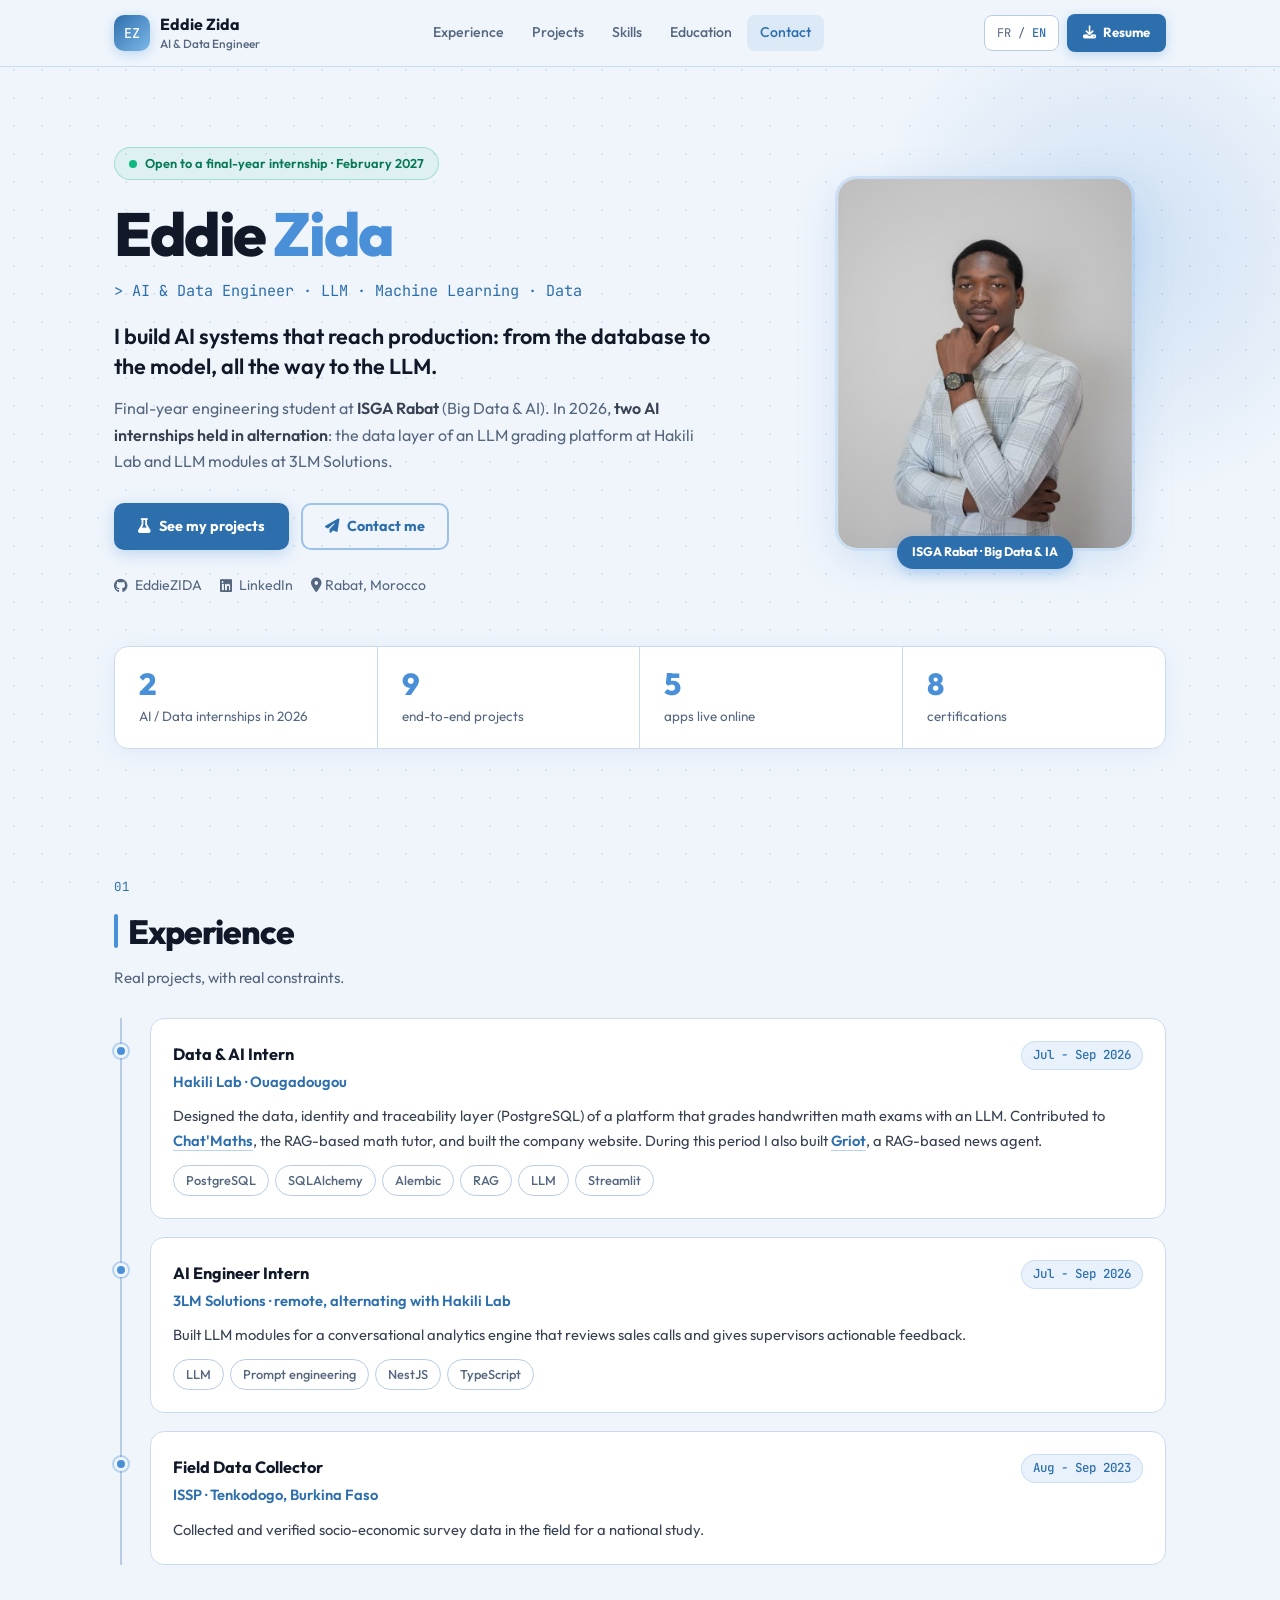
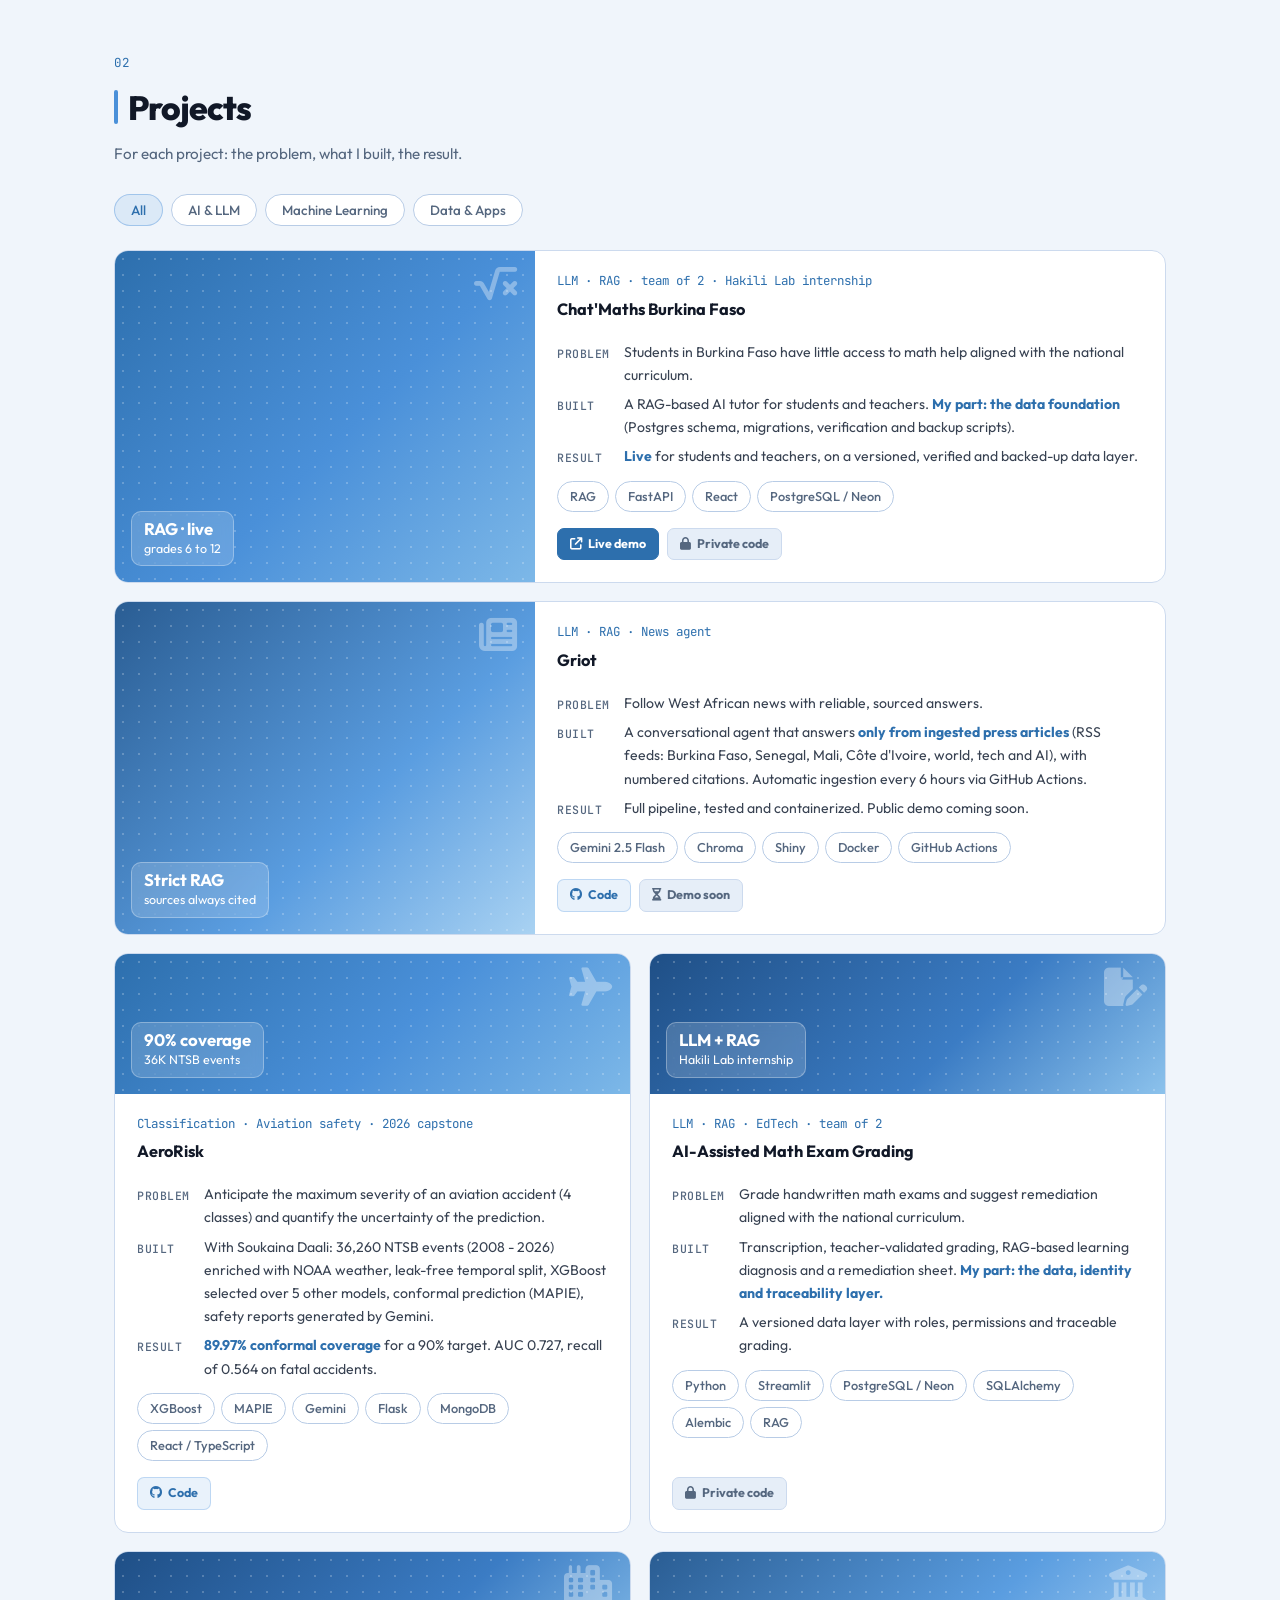
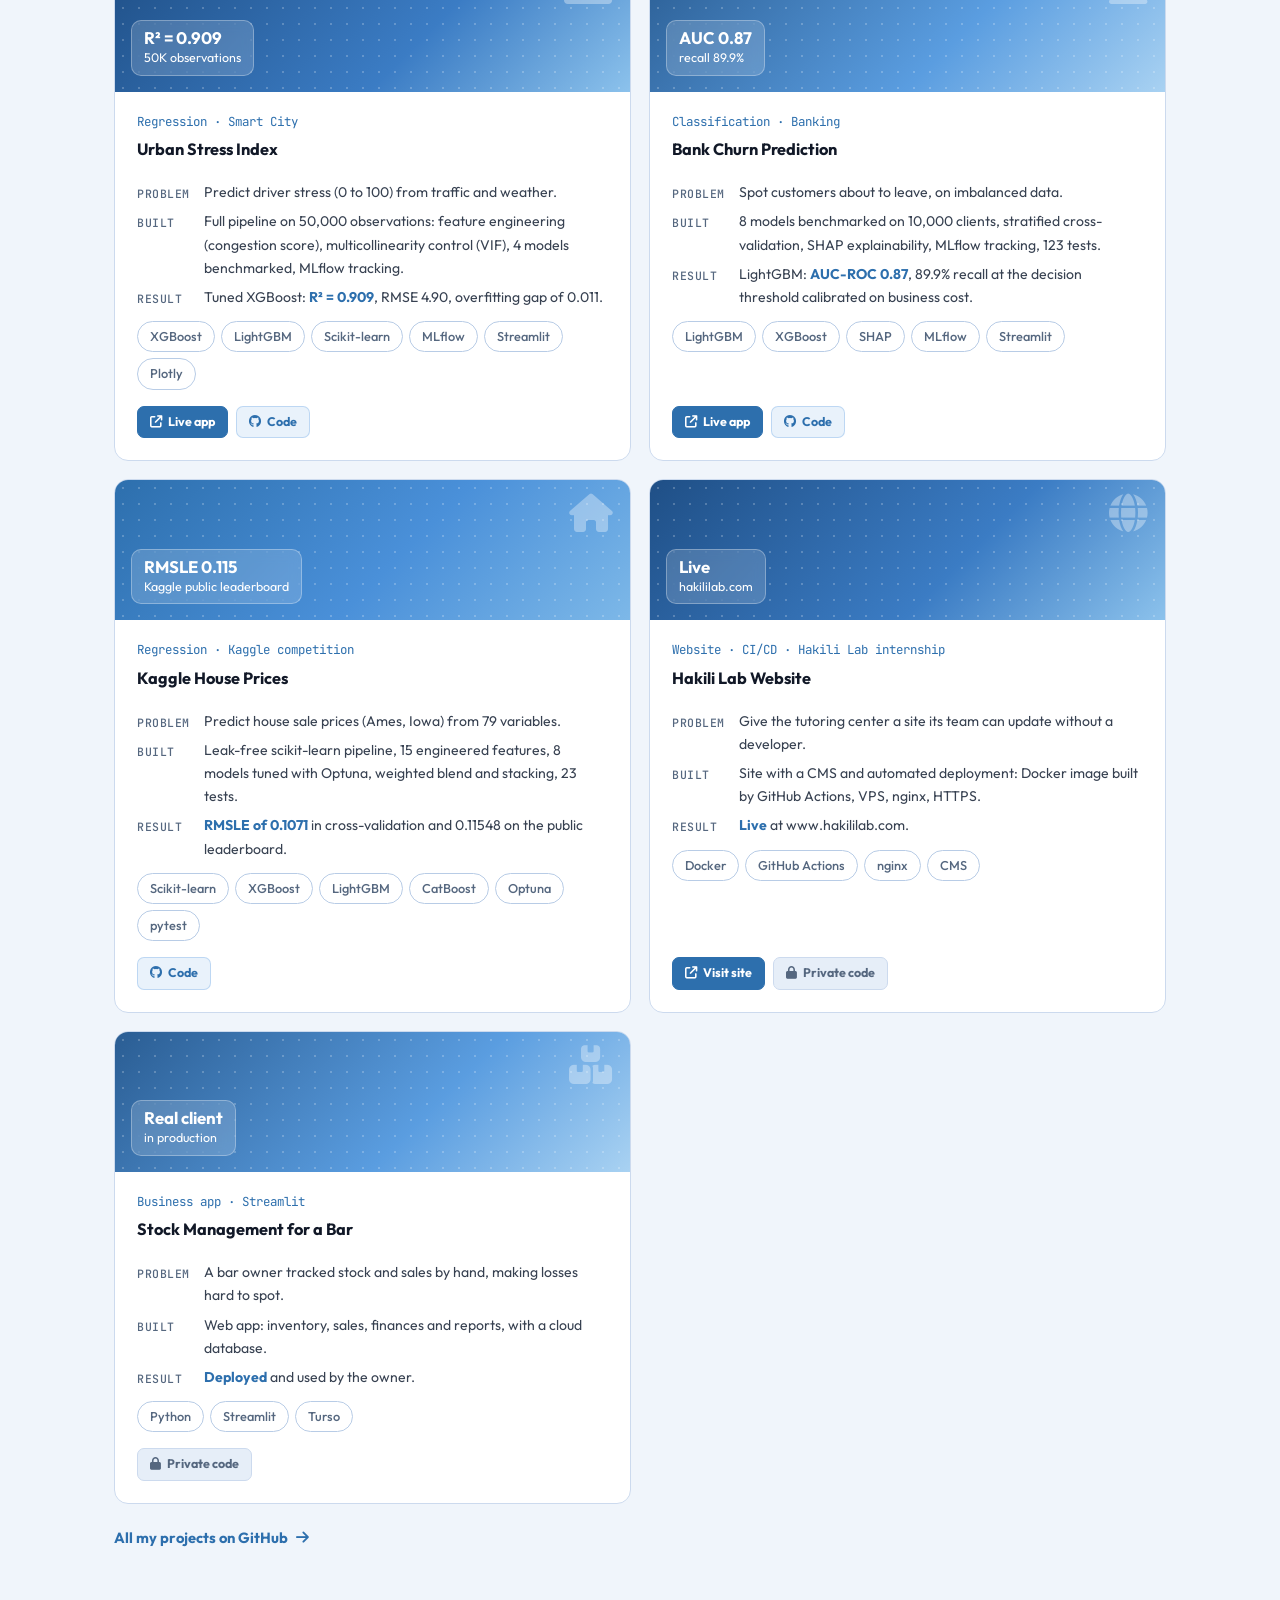
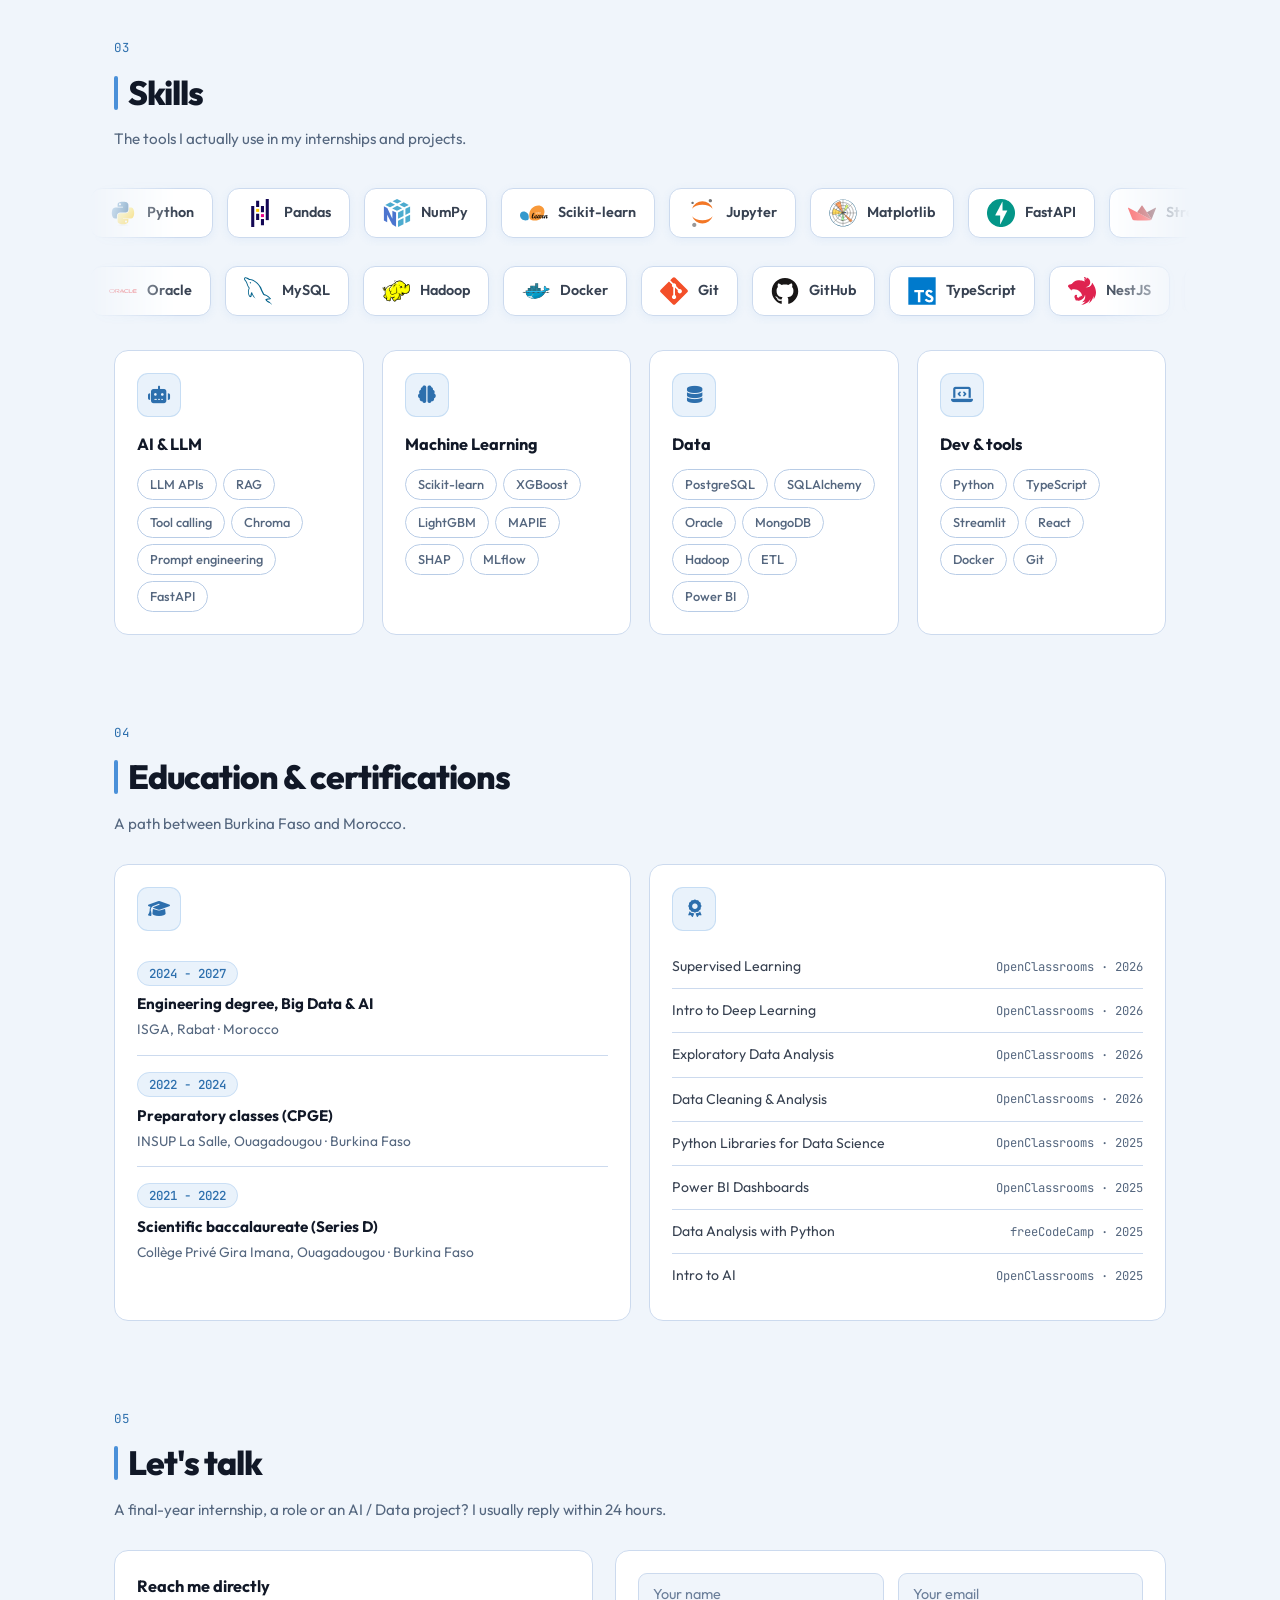
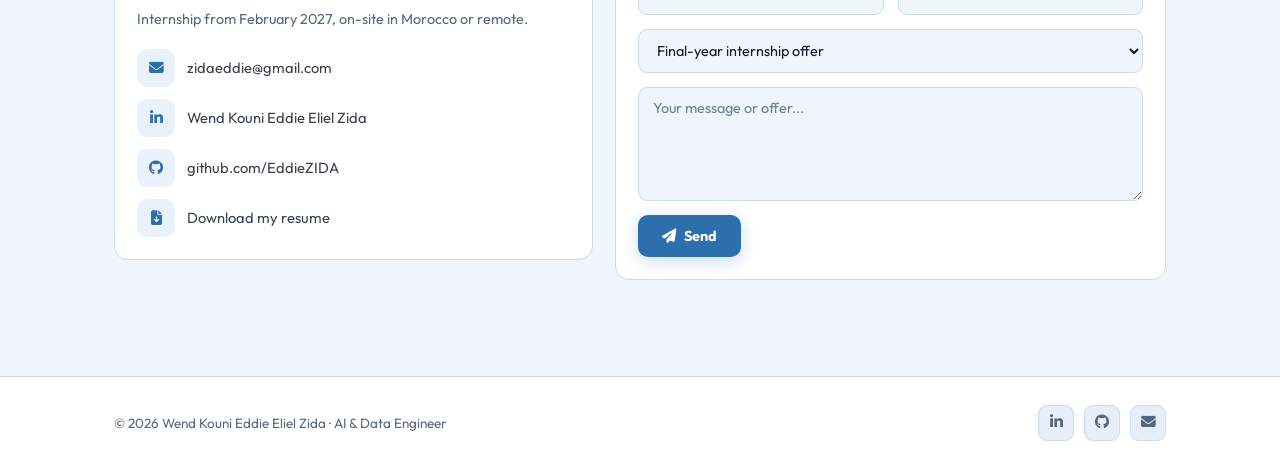
==== commit 6bfa4d32: "Merge branch 'main' of https://github.com/EddieZIDA/EddieZIDA.github.io # Conflicts: #	index.html" ====
--- a/index.html
+++ b/index.html
@@ -226,7 +226,8 @@
       </div>
     </article>
 
-    <article class="card project" data-cat="llm">
+    <!-- Projet phare -->
+    <article class="card project featured" data-cat="llm">
       <div class="cover alt2"><i class="fas fa-newspaper" aria-hidden="true"></i><div class="metric"><b><span class="fr">RAG strict</span><span class="en">Strict RAG</span></b><span class="fr">sources toujours citées</span><span class="en">sources always cited</span></div></div>
       <div class="project-body">
         <div class="project-type"><span class="fr">LLM · RAG · Agent d'actualité</span><span class="en">LLM · RAG · News agent</span></div>
